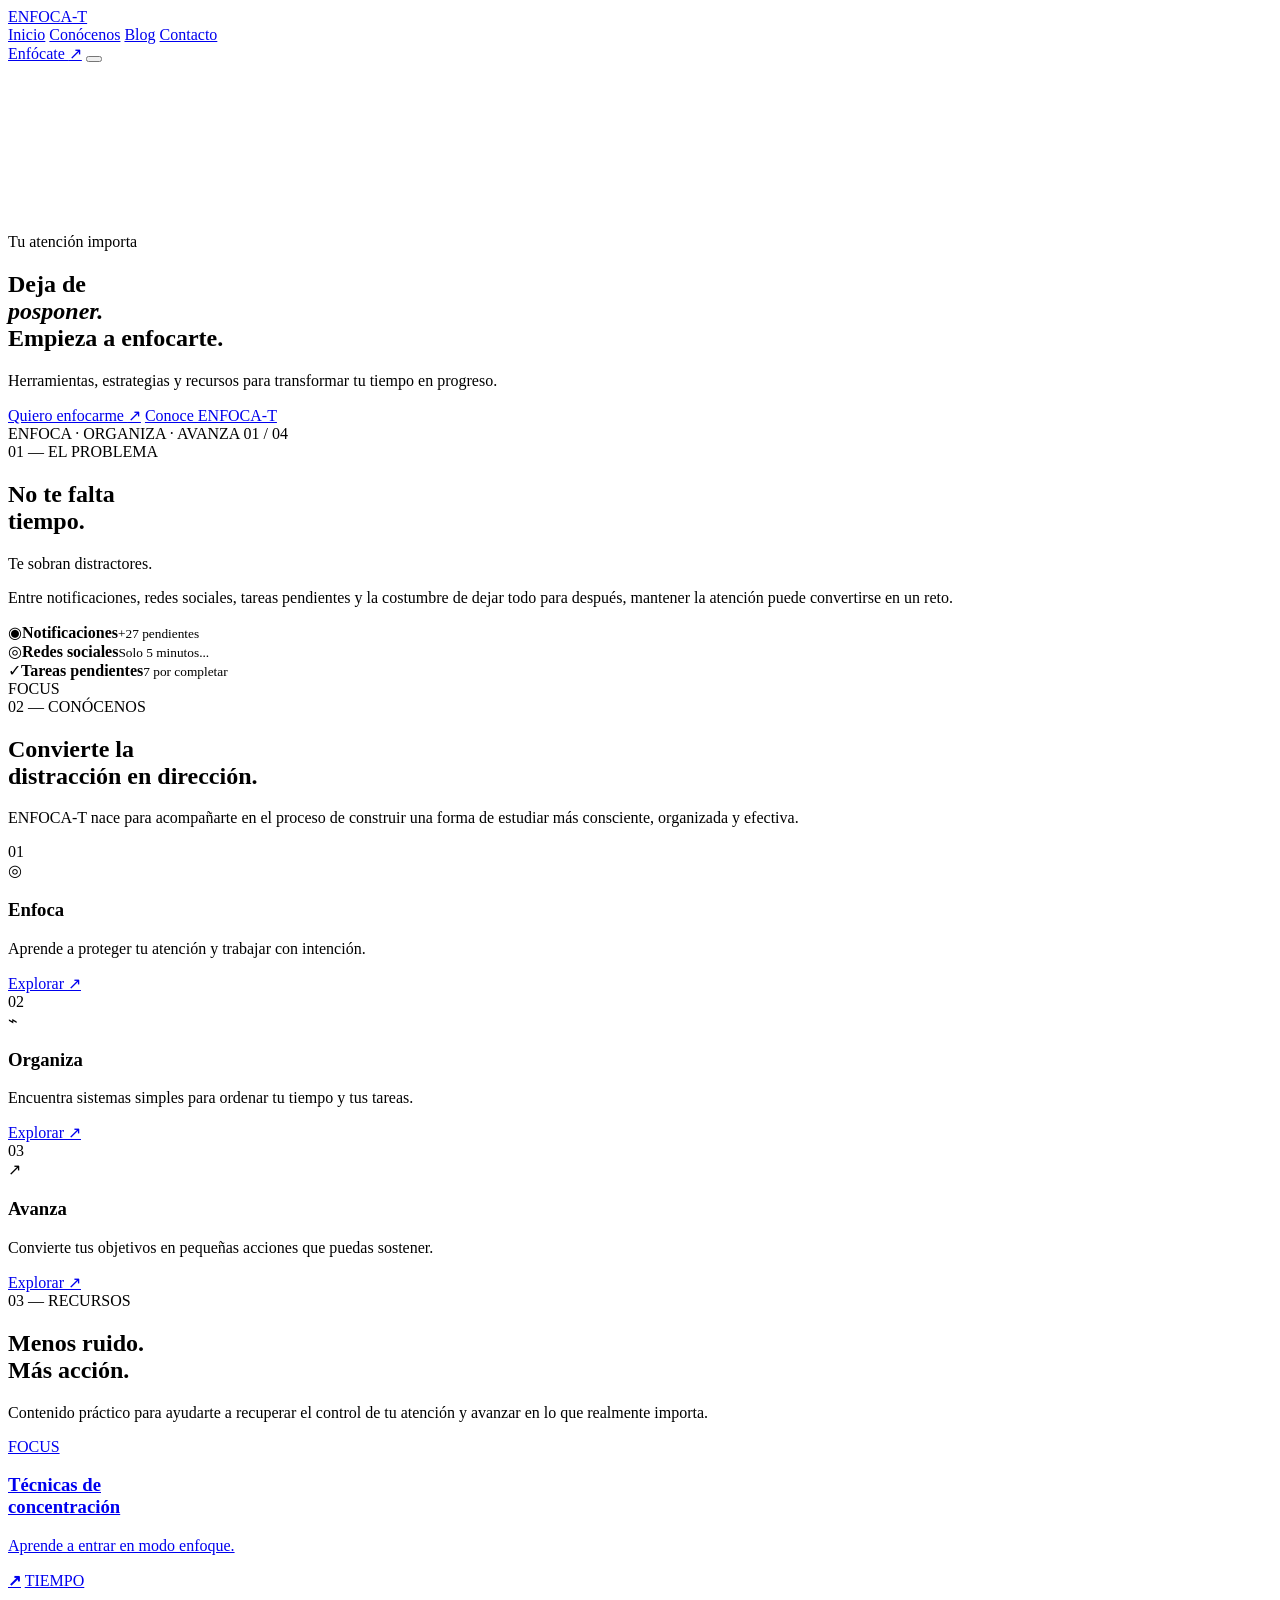
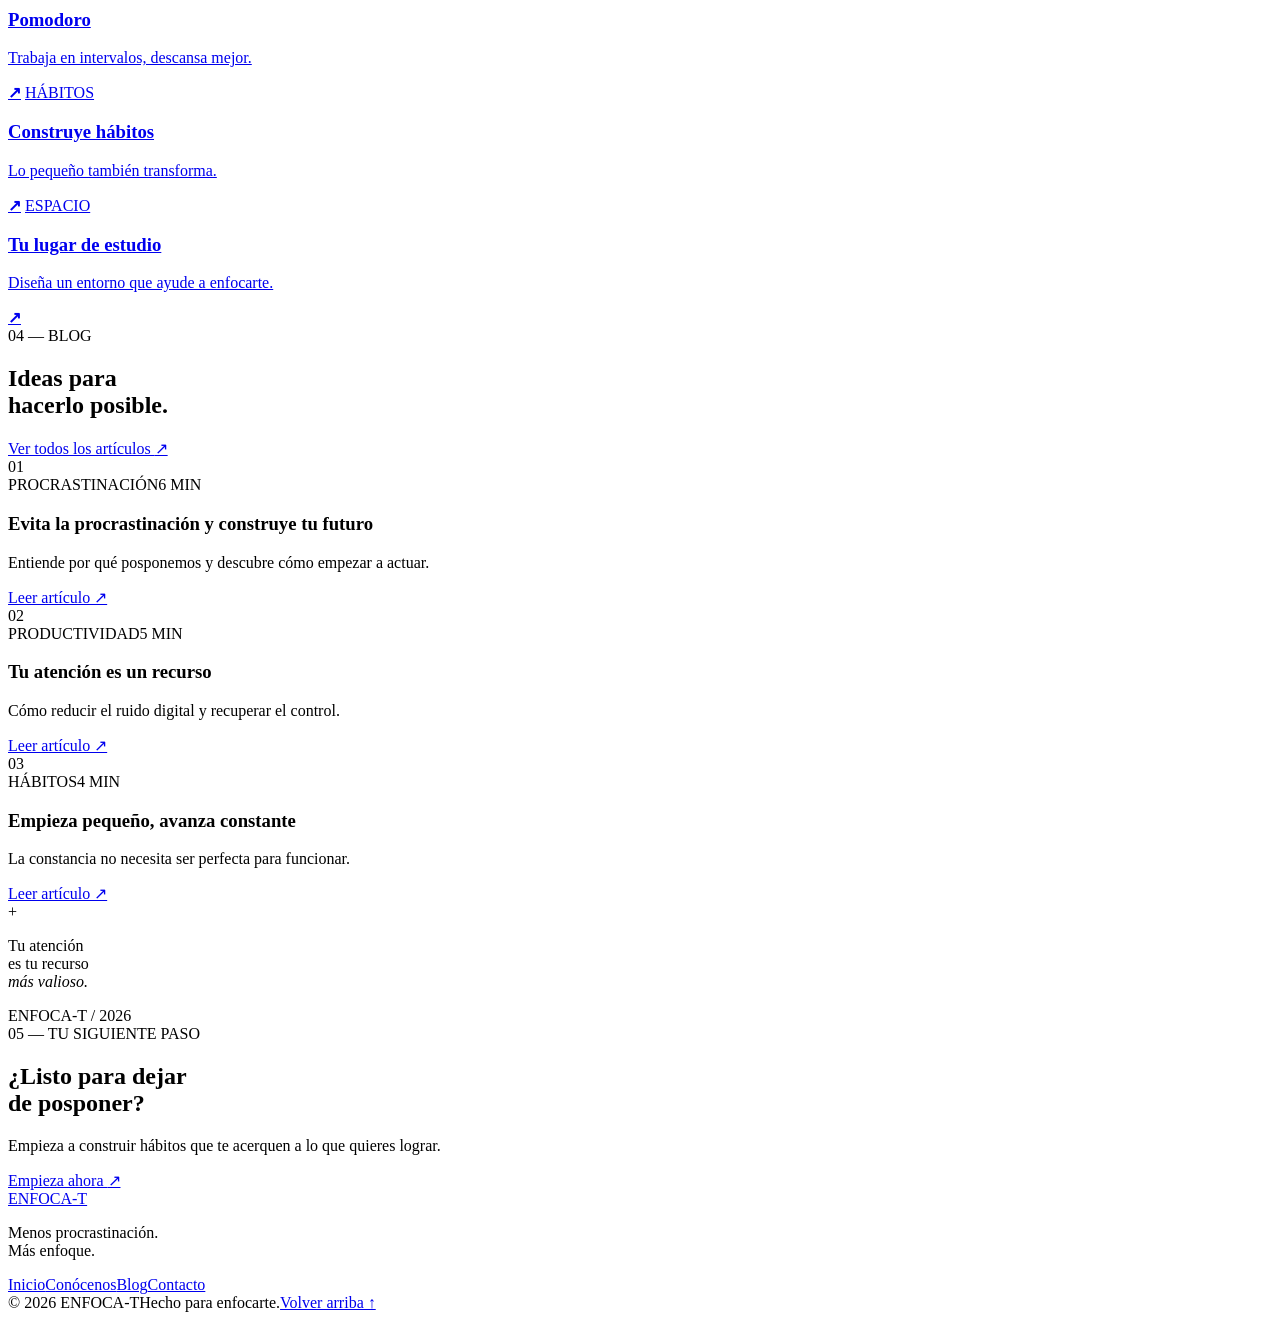
==== index.html @ 11fb7b73 "feat: create ENFOCA-T homepage structure" ====
<!DOCTYPE html>
<html lang="es">
<head>
  <meta charset="UTF-8">
  <meta name="viewport" content="width=device-width, initial-scale=1.0">
  <meta name="description" content="ENFOCA-T: herramientas, estrategias y recursos para combatir la procrastinación y mejorar tu enfoque.">
  <title>ENFOCA-T — Deja de posponer. Empieza a enfocarte.</title>
  <link rel="preconnect" href="https://fonts.googleapis.com">
  <link rel="preconnect" href="https://fonts.gstatic.com" crossorigin>
  <link href="https://fonts.googleapis.com/css2?family=DM+Sans:wght@400;500;600;700&family=Manrope:wght@500;600;700;800&display=swap" rel="stylesheet">
  <link rel="stylesheet" href="styles.css">
</head>
<body>
  <header class="site-header" id="site-header">
    <a class="brand" href="#inicio" aria-label="ENFOCA-T, inicio">ENFOCA<span>-T</span></a>
    <nav class="main-nav" aria-label="Navegación principal">
      <a class="active" href="#inicio">Inicio</a>
      <a href="#conocenos">Conócenos</a>
      <a href="#blog">Blog</a>
      <a href="#contacto">Contacto</a>
    </nav>
    <a class="header-cta" href="#contacto">Enfócate <span>↗</span></a>
    <button class="menu-toggle" aria-label="Abrir menú" aria-expanded="false"><span></span><span></span></button>
  </header>

  <main>
    <section class="hero" id="inicio">
      <video class="hero-video" autoplay muted loop playsinline poster="">
        <source src="hero-distraccion.mp4" type="video/mp4">
      </video>
      <div class="hero-overlay"></div>
      <div class="hero-glow hero-glow--orange"></div>
      <div class="hero-glow hero-glow--beige"></div>
      <div class="hero-content">
        <p class="eyebrow glass-pill"><span class="status-dot"></span> Tu atención importa</p>
        <h1>Deja de<br><em>posponer.</em><br>Empieza a enfocarte.</h1>
        <p class="hero-copy">Herramientas, estrategias y recursos para transformar tu tiempo en progreso.</p>
        <div class="hero-actions">
          <a class="button button-primary" href="#conocenos">Quiero enfocarme <span>↗</span></a>
          <a class="button button-glass" href="#conocenos">Conoce ENFOCA-T</a>
        </div>
      </div>
      <div class="hero-bottom">
        <span>ENFOCA · ORGANIZA · AVANZA</span>
        <a href="#problema" class="scroll-indicator" aria-label="Desplazarse hacia abajo"><span></span></a>
        <span class="hero-number">01 / 04</span>
      </div>
    </section>

    <section class="problem section-dark" id="problema">
      <div class="section-shell">
        <div class="section-kicker">01 — EL PROBLEMA</div>
        <div class="problem-layout">
          <h2>No te falta<br><span>tiempo.</span></h2>
          <div class="problem-text">
            <p class="lead">Te sobran distractores.</p>
            <p>Entre notificaciones, redes sociales, tareas pendientes y la costumbre de dejar todo para después, mantener la atención puede convertirse en un reto.</p>
          </div>
        </div>
        <div class="distraction-field" aria-label="Principales distractores">
          <div class="floating-card card-phone"><span>◉</span><strong>Notificaciones</strong><small>+27 pendientes</small></div>
          <div class="floating-card card-social"><span>◎</span><strong>Redes sociales</strong><small>Solo 5 minutos...</small></div>
          <div class="floating-card card-tasks"><span>✓</span><strong>Tareas pendientes</strong><small>7 por completar</small></div>
          <div class="focus-orb"><div></div><span>FOCUS</span></div>
        </div>
      </div>
    </section>

    <section class="about section-beige" id="conocenos">
      <div class="section-shell">
        <div class="section-kicker dark">02 — CONÓCENOS</div>
        <div class="about-heading">
          <h2>Convierte la<br><span>distracción</span> en dirección.</h2>
          <p>ENFOCA-T nace para acompañarte en el proceso de construir una forma de estudiar más consciente, organizada y efectiva.</p>
        </div>
        <div class="principles">
          <article class="principle glass-card">
            <div class="principle-number">01</div><div class="principle-icon">◎</div>
            <h3>Enfoca</h3><p>Aprende a proteger tu atención y trabajar con intención.</p><a href="#blog">Explorar <span>↗</span></a>
          </article>
          <article class="principle glass-card featured">
            <div class="principle-number">02</div><div class="principle-icon">⌁</div>
            <h3>Organiza</h3><p>Encuentra sistemas simples para ordenar tu tiempo y tus tareas.</p><a href="#blog">Explorar <span>↗</span></a>
          </article>
          <article class="principle glass-card">
            <div class="principle-number">03</div><div class="principle-icon">↗</div>
            <h3>Avanza</h3><p>Convierte tus objetivos en pequeñas acciones que puedas sostener.</p><a href="#blog">Explorar <span>↗</span></a>
          </article>
        </div>
      </div>
    </section>

    <section class="resources section-dark">
      <div class="section-shell">
        <div class="section-kicker">03 — RECURSOS</div>
        <div class="resources-top"><h2>Menos ruido.<br><span>Más acción.</span></h2><p>Contenido práctico para ayudarte a recuperar el control de tu atención y avanzar en lo que realmente importa.</p></div>
        <div class="resource-grid">
          <a href="#blog" class="resource-card resource-large"><span class="resource-tag">FOCUS</span><div><h3>Técnicas de<br>concentración</h3><p>Aprende a entrar en modo enfoque.</p></div><b>↗</b></a>
          <a href="#blog" class="resource-card"><span class="resource-tag">TIEMPO</span><div><h3>Pomodoro</h3><p>Trabaja en intervalos, descansa mejor.</p></div><b>↗</b></a>
          <a href="#blog" class="resource-card accent"><span class="resource-tag">HÁBITOS</span><div><h3>Construye hábitos</h3><p>Lo pequeño también transforma.</p></div><b>↗</b></a>
          <a href="#blog" class="resource-card"><span class="resource-tag">ESPACIO</span><div><h3>Tu lugar de estudio</h3><p>Diseña un entorno que ayude a enfocarte.</p></div><b>↗</b></a>
        </div>
      </div>
    </section>

    <section class="blog section-beige" id="blog">
      <div class="section-shell">
        <div class="section-kicker dark">04 — BLOG</div>
        <div class="blog-top"><h2>Ideas para<br><span>hacerlo posible.</span></h2><a class="text-link" href="#contacto">Ver todos los artículos <span>↗</span></a></div>
        <div class="articles">
          <article class="article article-featured"><div class="article-image image-one"><span>01</span></div><div class="article-meta"><span>PROCRASTINACIÓN</span><span>6 MIN</span></div><h3>Evita la procrastinación y construye tu futuro</h3><p>Entiende por qué posponemos y descubre cómo empezar a actuar.</p><a href="#contacto">Leer artículo ↗</a></article>
          <article class="article"><div class="article-image image-two"><span>02</span></div><div class="article-meta"><span>PRODUCTIVIDAD</span><span>5 MIN</span></div><h3>Tu atención es un recurso</h3><p>Cómo reducir el ruido digital y recuperar el control.</p><a href="#contacto">Leer artículo ↗</a></article>
          <article class="article"><div class="article-image image-three"><span>03</span></div><div class="article-meta"><span>HÁBITOS</span><span>4 MIN</span></div><h3>Empieza pequeño, avanza constante</h3><p>La constancia no necesita ser perfecta para funcionar.</p><a href="#contacto">Leer artículo ↗</a></article>
        </div>
      </div>
    </section>

    <section class="manifesto section-dark">
      <div class="manifesto-grid"><div class="manifesto-mark">+</div><p>Tu atención<br>es tu recurso<br><em>más valioso.</em></p><span>ENFOCA-T / 2026</span></div>
    </section>

    <section class="final-cta section-orange" id="contacto">
      <div class="cta-glass"></div>
      <div class="section-shell cta-content"><div class="section-kicker dark">05 — TU SIGUIENTE PASO</div><h2>¿Listo para dejar<br>de <span>posponer?</span></h2><p>Empieza a construir hábitos que te acerquen a lo que quieres lograr.</p><a class="button button-dark" href="mailto:contacto@enfoca-t.com">Empieza ahora <span>↗</span></a></div>
    </section>
  </main>

  <footer class="footer" id="footer"><div class="footer-main"><a class="brand" href="#inicio">ENFOCA<span>-T</span></a><p>Menos procrastinación.<br>Más enfoque.</p><div class="footer-links"><a href="#inicio">Inicio</a><a href="#conocenos">Conócenos</a><a href="#blog">Blog</a><a href="#contacto">Contacto</a></div></div><div class="footer-bottom"><span>© 2026 ENFOCA-T</span><span>Hecho para enfocarte.</span><a href="#inicio">Volver arriba ↑</a></div></footer>
  <script src="script.js"></script>
</body>
</html>
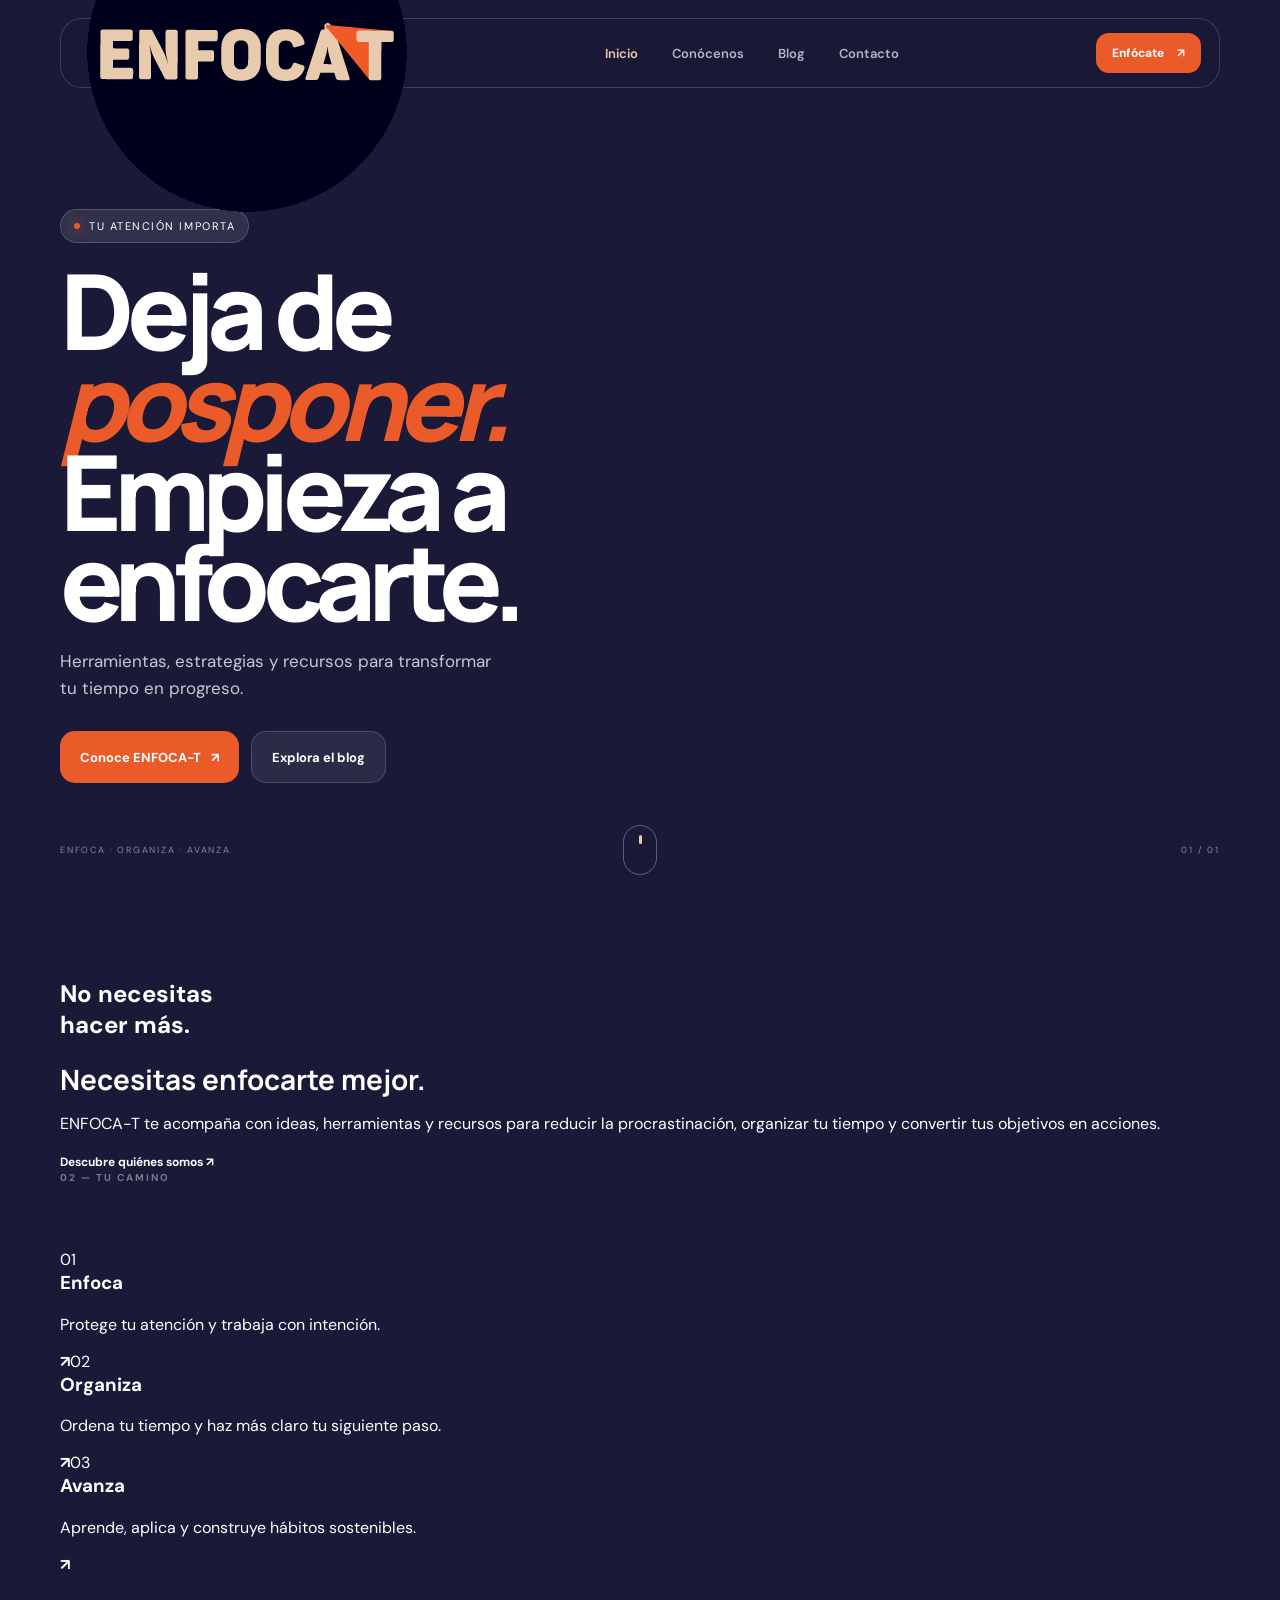
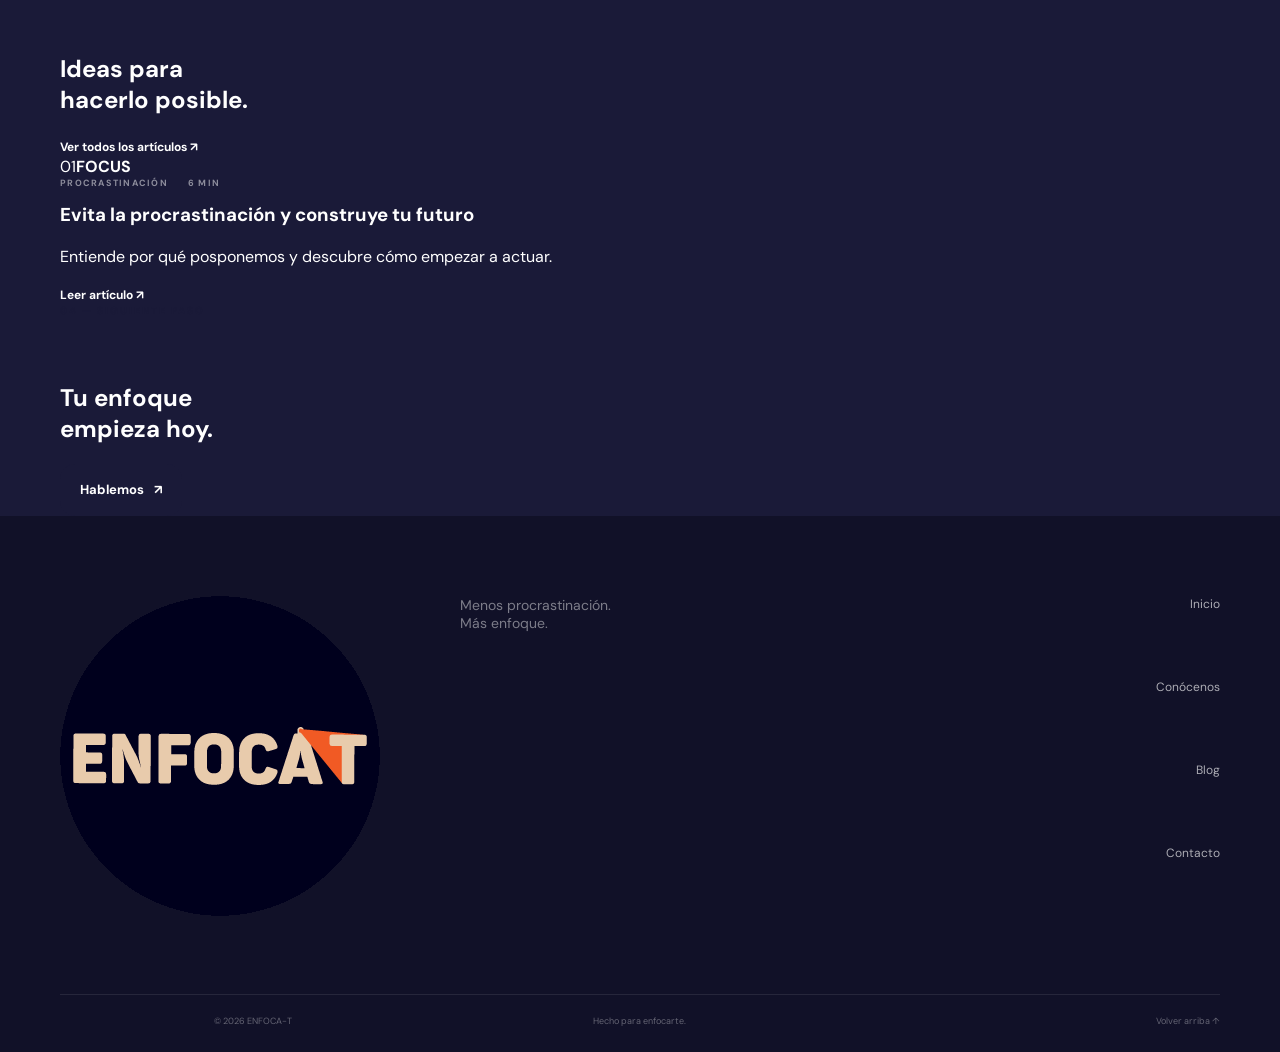
==== commit 997260fa: "refactor: separate homepage from internal sections" ====
--- a/index.html
+++ b/index.html
@@ -1,131 +1,10 @@
 <!DOCTYPE html>
 <html lang="es">
-<head>
-  <meta charset="UTF-8">
-  <meta name="viewport" content="width=device-width, initial-scale=1.0">
-  <meta name="description" content="ENFOCA-T: herramientas, estrategias y recursos para combatir la procrastinación y mejorar tu enfoque.">
-  <title>ENFOCA-T — Deja de posponer. Empieza a enfocarte.</title>
-  <link rel="preconnect" href="https://fonts.googleapis.com">
-  <link rel="preconnect" href="https://fonts.gstatic.com" crossorigin>
-  <link href="https://fonts.googleapis.com/css2?family=DM+Sans:wght@400;500;600;700&family=Manrope:wght@500;600;700;800&display=swap" rel="stylesheet">
-  <link rel="stylesheet" href="styles.css">
-</head>
-<body>
-  <header class="site-header" id="site-header">
-    <a class="brand" href="#inicio" aria-label="ENFOCA-T, inicio">ENFOCA<span>-T</span></a>
-    <nav class="main-nav" aria-label="Navegación principal">
-      <a class="active" href="#inicio">Inicio</a>
-      <a href="#conocenos">Conócenos</a>
-      <a href="#blog">Blog</a>
-      <a href="#contacto">Contacto</a>
-    </nav>
-    <a class="header-cta" href="#contacto">Enfócate <span>↗</span></a>
-    <button class="menu-toggle" aria-label="Abrir menú" aria-expanded="false"><span></span><span></span></button>
-  </header>
-
-  <main>
-    <section class="hero" id="inicio">
-      <video class="hero-video" autoplay muted loop playsinline poster="">
-        <source src="hero-distraccion.mp4" type="video/mp4">
-      </video>
-      <div class="hero-overlay"></div>
-      <div class="hero-glow hero-glow--orange"></div>
-      <div class="hero-glow hero-glow--beige"></div>
-      <div class="hero-content">
-        <p class="eyebrow glass-pill"><span class="status-dot"></span> Tu atención importa</p>
-        <h1>Deja de<br><em>posponer.</em><br>Empieza a enfocarte.</h1>
-        <p class="hero-copy">Herramientas, estrategias y recursos para transformar tu tiempo en progreso.</p>
-        <div class="hero-actions">
-          <a class="button button-primary" href="#conocenos">Quiero enfocarme <span>↗</span></a>
-          <a class="button button-glass" href="#conocenos">Conoce ENFOCA-T</a>
-        </div>
-      </div>
-      <div class="hero-bottom">
-        <span>ENFOCA · ORGANIZA · AVANZA</span>
-        <a href="#problema" class="scroll-indicator" aria-label="Desplazarse hacia abajo"><span></span></a>
-        <span class="hero-number">01 / 04</span>
-      </div>
-    </section>
-
-    <section class="problem section-dark" id="problema">
-      <div class="section-shell">
-        <div class="section-kicker">01 — EL PROBLEMA</div>
-        <div class="problem-layout">
-          <h2>No te falta<br><span>tiempo.</span></h2>
-          <div class="problem-text">
-            <p class="lead">Te sobran distractores.</p>
-            <p>Entre notificaciones, redes sociales, tareas pendientes y la costumbre de dejar todo para después, mantener la atención puede convertirse en un reto.</p>
-          </div>
-        </div>
-        <div class="distraction-field" aria-label="Principales distractores">
-          <div class="floating-card card-phone"><span>◉</span><strong>Notificaciones</strong><small>+27 pendientes</small></div>
-          <div class="floating-card card-social"><span>◎</span><strong>Redes sociales</strong><small>Solo 5 minutos...</small></div>
-          <div class="floating-card card-tasks"><span>✓</span><strong>Tareas pendientes</strong><small>7 por completar</small></div>
-          <div class="focus-orb"><div></div><span>FOCUS</span></div>
-        </div>
-      </div>
-    </section>
-
-    <section class="about section-beige" id="conocenos">
-      <div class="section-shell">
-        <div class="section-kicker dark">02 — CONÓCENOS</div>
-        <div class="about-heading">
-          <h2>Convierte la<br><span>distracción</span> en dirección.</h2>
-          <p>ENFOCA-T nace para acompañarte en el proceso de construir una forma de estudiar más consciente, organizada y efectiva.</p>
-        </div>
-        <div class="principles">
-          <article class="principle glass-card">
-            <div class="principle-number">01</div><div class="principle-icon">◎</div>
-            <h3>Enfoca</h3><p>Aprende a proteger tu atención y trabajar con intención.</p><a href="#blog">Explorar <span>↗</span></a>
-          </article>
-          <article class="principle glass-card featured">
-            <div class="principle-number">02</div><div class="principle-icon">⌁</div>
-            <h3>Organiza</h3><p>Encuentra sistemas simples para ordenar tu tiempo y tus tareas.</p><a href="#blog">Explorar <span>↗</span></a>
-          </article>
-          <article class="principle glass-card">
-            <div class="principle-number">03</div><div class="principle-icon">↗</div>
-            <h3>Avanza</h3><p>Convierte tus objetivos en pequeñas acciones que puedas sostener.</p><a href="#blog">Explorar <span>↗</span></a>
-          </article>
-        </div>
-      </div>
-    </section>
-
-    <section class="resources section-dark">
-      <div class="section-shell">
-        <div class="section-kicker">03 — RECURSOS</div>
-        <div class="resources-top"><h2>Menos ruido.<br><span>Más acción.</span></h2><p>Contenido práctico para ayudarte a recuperar el control de tu atención y avanzar en lo que realmente importa.</p></div>
-        <div class="resource-grid">
-          <a href="#blog" class="resource-card resource-large"><span class="resource-tag">FOCUS</span><div><h3>Técnicas de<br>concentración</h3><p>Aprende a entrar en modo enfoque.</p></div><b>↗</b></a>
-          <a href="#blog" class="resource-card"><span class="resource-tag">TIEMPO</span><div><h3>Pomodoro</h3><p>Trabaja en intervalos, descansa mejor.</p></div><b>↗</b></a>
-          <a href="#blog" class="resource-card accent"><span class="resource-tag">HÁBITOS</span><div><h3>Construye hábitos</h3><p>Lo pequeño también transforma.</p></div><b>↗</b></a>
-          <a href="#blog" class="resource-card"><span class="resource-tag">ESPACIO</span><div><h3>Tu lugar de estudio</h3><p>Diseña un entorno que ayude a enfocarte.</p></div><b>↗</b></a>
-        </div>
-      </div>
-    </section>
-
-    <section class="blog section-beige" id="blog">
-      <div class="section-shell">
-        <div class="section-kicker dark">04 — BLOG</div>
-        <div class="blog-top"><h2>Ideas para<br><span>hacerlo posible.</span></h2><a class="text-link" href="#contacto">Ver todos los artículos <span>↗</span></a></div>
-        <div class="articles">
-          <article class="article article-featured"><div class="article-image image-one"><span>01</span></div><div class="article-meta"><span>PROCRASTINACIÓN</span><span>6 MIN</span></div><h3>Evita la procrastinación y construye tu futuro</h3><p>Entiende por qué posponemos y descubre cómo empezar a actuar.</p><a href="#contacto">Leer artículo ↗</a></article>
-          <article class="article"><div class="article-image image-two"><span>02</span></div><div class="article-meta"><span>PRODUCTIVIDAD</span><span>5 MIN</span></div><h3>Tu atención es un recurso</h3><p>Cómo reducir el ruido digital y recuperar el control.</p><a href="#contacto">Leer artículo ↗</a></article>
-          <article class="article"><div class="article-image image-three"><span>03</span></div><div class="article-meta"><span>HÁBITOS</span><span>4 MIN</span></div><h3>Empieza pequeño, avanza constante</h3><p>La constancia no necesita ser perfecta para funcionar.</p><a href="#contacto">Leer artículo ↗</a></article>
-        </div>
-      </div>
-    </section>
-
-    <section class="manifesto section-dark">
-      <div class="manifesto-grid"><div class="manifesto-mark">+</div><p>Tu atención<br>es tu recurso<br><em>más valioso.</em></p><span>ENFOCA-T / 2026</span></div>
-    </section>
-
-    <section class="final-cta section-orange" id="contacto">
-      <div class="cta-glass"></div>
-      <div class="section-shell cta-content"><div class="section-kicker dark">05 — TU SIGUIENTE PASO</div><h2>¿Listo para dejar<br>de <span>posponer?</span></h2><p>Empieza a construir hábitos que te acerquen a lo que quieres lograr.</p><a class="button button-dark" href="mailto:contacto@enfoca-t.com">Empieza ahora <span>↗</span></a></div>
-    </section>
-  </main>
-
-  <footer class="footer" id="footer"><div class="footer-main"><a class="brand" href="#inicio">ENFOCA<span>-T</span></a><p>Menos procrastinación.<br>Más enfoque.</p><div class="footer-links"><a href="#inicio">Inicio</a><a href="#conocenos">Conócenos</a><a href="#blog">Blog</a><a href="#contacto">Contacto</a></div></div><div class="footer-bottom"><span>© 2026 ENFOCA-T</span><span>Hecho para enfocarte.</span><a href="#inicio">Volver arriba ↑</a></div></footer>
-  <script src="script.js"></script>
-</body>
-</html>
+<head><meta charset="UTF-8"><meta name="viewport" content="width=device-width, initial-scale=1.0"><meta name="description" content="ENFOCA-T — menos procrastinación, más enfoque."><title>ENFOCA-T — Inicio</title><link rel="preconnect" href="https://fonts.googleapis.com"><link rel="preconnect" href="https://fonts.gstatic.com" crossorigin><link href="https://fonts.googleapis.com/css2?family=DM+Sans:wght@400;500;600;700&family=Manrope:wght@500;600;700;800&display=swap" rel="stylesheet"><link rel="stylesheet" href="styles.css"></head>
+<body class="home-page"><header class="site-header" id="site-header"><a class="brand" href="index.html"><img src="assets/LOGO.png" alt="ENFOCA-T"></a><nav class="main-nav"><a class="active" href="index.html">Inicio</a><a href="conocenos/">Conócenos</a><a href="blog/">Blog</a><a href="contacto/">Contacto</a></nav><a class="header-cta" href="conocenos/">Enfócate <span>↗</span></a><button class="menu-toggle" aria-label="Abrir menú" aria-expanded="false"><span></span><span></span></button></header>
+<main><section class="hero"><video class="hero-video" autoplay muted loop playsinline><source src="assets/hero-distraccion.mp4" type="video/mp4"></video><div class="hero-overlay"></div><div class="hero-content"><p class="eyebrow glass-pill"><span class="status-dot"></span> Tu atención importa</p><h1>Deja de<br><em>posponer.</em><br>Empieza a enfocarte.</h1><p class="hero-copy">Herramientas, estrategias y recursos para transformar tu tiempo en progreso.</p><div class="hero-actions"><a class="button button-primary" href="conocenos/">Conoce ENFOCA-T <span>↗</span></a><a class="button button-glass" href="blog/">Explora el blog</a></div></div><div class="hero-bottom"><span>ENFOCA · ORGANIZA · AVANZA</span><a href="#intro" class="scroll-indicator"><span></span></a><span class="hero-number">01 / 01</span></div></section>
+<section class="home-intro" id="intro"><div class="section-shell"><div class="section-kicker dark">01 — UNA IDEA SIMPLE</div><div class="home-intro-grid"><h2>No necesitas<br><span>hacer más.</span></h2><div><p class="lead dark-lead">Necesitas enfocarte mejor.</p><p>ENFOCA-T te acompaña con ideas, herramientas y recursos para reducir la procrastinación, organizar tu tiempo y convertir tus objetivos en acciones.</p><a class="text-link" href="conocenos/">Descubre quiénes somos <span>↗</span></a></div></div></div></section>
+<section class="home-path"><div class="section-shell"><div class="section-kicker">02 — TU CAMINO</div><div class="path-grid"><a href="conocenos/#enfoca" class="path-card"><span>01</span><h3>Enfoca</h3><p>Protege tu atención y trabaja con intención.</p><b>↗</b></a><a href="conocenos/#organiza" class="path-card featured"><span>02</span><h3>Organiza</h3><p>Ordena tu tiempo y haz más claro tu siguiente paso.</p><b>↗</b></a><a href="blog/" class="path-card"><span>03</span><h3>Avanza</h3><p>Aprende, aplica y construye hábitos sostenibles.</p><b>↗</b></a></div></div></section>
+<section class="home-blog"><div class="section-shell"><div class="section-kicker dark">03 — DESDE EL BLOG</div><div class="home-blog-top"><h2>Ideas para<br><span>hacerlo posible.</span></h2><a class="text-link" href="blog/">Ver todos los artículos <span>↗</span></a></div><div class="featured-post"><div class="post-visual"><span>01</span><strong>FOCUS</strong></div><div class="post-copy"><div class="article-meta"><span>PROCRASTINACIÓN</span><span>6 MIN</span></div><h3>Evita la procrastinación y construye tu futuro</h3><p>Entiende por qué posponemos y descubre cómo empezar a actuar.</p><a class="text-link" href="blog/">Leer artículo <span>↗</span></a></div></div></div></section>
+<section class="home-cta"><div class="section-shell"><p class="section-kicker dark">04 — SIGUIENTE PASO</p><h2>Tu enfoque<br>empieza <span>hoy.</span></h2><a class="button button-dark" href="contacto/">Hablemos <span>↗</span></a></div></section></main>
+<footer class="footer"><div class="footer-main"><a class="brand" href="index.html"><img src="assets/LOGO.png" alt="ENFOCA-T"></a><p>Menos procrastinación.<br>Más enfoque.</p><div class="footer-links"><a href="index.html">Inicio</a><a href="conocenos/">Conócenos</a><a href="blog/">Blog</a><a href="contacto/">Contacto</a></div></div><div class="footer-bottom"><span>© 2026 ENFOCA-T</span><span>Hecho para enfocarte.</span><a href="index.html">Volver arriba ↑</a></div></footer><script src="script.js"></script></body></html>
--- a/styles.css
+++ b/styles.css
@@ -0,0 +1 @@
+:root{--blue:#1A1A38;--orange:#EB5B2A;--beige:#EACCAD;--white:#fff;--line:rgba(255,255,255,.16);--ease:cubic-bezier(.2,.75,.25,1)}*{box-sizing:border-box}html{scroll-behavior:smooth}body{margin:0;background:var(--blue);color:#fff;font-family:'DM Sans',sans-serif;overflow-x:hidden}a{color:inherit;text-decoration:none}h1,h2,h3,p{margin-top:0}.site-header{position:fixed;z-index:50;top:18px;left:50%;transform:translateX(-50%);width:min(1160px,calc(100% - 32px));height:70px;padding:0 18px 0 26px;display:flex;align-items:center;justify-content:space-between;background:rgba(26,26,56,.55);border:1px solid var(--line);border-radius:22px;backdrop-filter:blur(22px);transition:.4s}.brand{font:800 21px/1 Manrope,sans-serif;letter-spacing:-.06em}.brand span,h1 em,.about h2 span,.resources h2 span,.blog h2 span,.manifesto em{color:var(--orange)}.main-nav{display:flex;gap:34px;font-size:13px;font-weight:600}.main-nav a{opacity:.68;transition:.25s}.main-nav a:hover,.main-nav a.active{opacity:1}.main-nav a.active{color:var(--beige)}.header-cta,.button-primary{background:var(--orange)}.header-cta{font-size:12px;font-weight:700;padding:12px 16px;border-radius:13px}.header-cta span,.button span{margin-left:10px}.menu-toggle{display:none;background:none;border:0;color:white;width:44px;height:44px}.menu-toggle span{display:block;width:22px;height:2px;background:white;margin:6px auto}.hero{position:relative;height:100svh;min-height:680px;overflow:hidden;display:flex;align-items:flex-end}.hero-video{position:absolute;inset:0;width:100%;height:100%;object-fit:cover}.hero-overlay{position:absolute;inset:0;background:linear-gradient(90deg,rgba(26,26,56,.84),rgba(26,26,56,.35) 55%,rgba(26,26,56,.18)),linear-gradient(0deg,rgba(26,26,56,.7),transparent 45%)}.hero-content{position:relative;z-index:2;width:min(1160px,calc(100% - 48px));margin:0 auto 13vh}.eyebrow{display:inline-flex;align-items:center;gap:9px;padding:9px 13px;margin-bottom:22px;font-size:11px;text-transform:uppercase;letter-spacing:.14em;background:rgba(255,255,255,.1);border:1px solid rgba(255,255,255,.18);border-radius:999px;backdrop-filter:blur(14px)}.status-dot{width:6px;height:6px;border-radius:50%;background:var(--orange);box-shadow:0 0 13px var(--orange)}h1{max-width:900px;margin-bottom:22px;font:800 clamp(54px,8.2vw,118px)/.86 Manrope,sans-serif;letter-spacing:-.075em}.hero-copy{max-width:450px;font-size:17px;line-height:1.55;color:rgba(255,255,255,.76);margin-bottom:30px}.hero-actions{display:flex;gap:12px;flex-wrap:wrap}.button{display:inline-flex;align-items:center;justify-content:center;min-height:52px;padding:0 20px;border-radius:15px;font-size:13px;font-weight:700;transition:.3s var(--ease)}.button:hover{transform:translateY(-3px)}.button-glass{border:1px solid var(--line);background:rgba(255,255,255,.08);backdrop-filter:blur(14px)}.hero-bottom{position:absolute;z-index:3;bottom:25px;left:50%;transform:translateX(-50%);width:min(1160px,calc(100% - 48px));display:grid;grid-template-columns:1fr auto 1fr;align-items:center;font-size:9px;letter-spacing:.2em;color:rgba(255,255,255,.48)}.hero-number{text-align:right}.scroll-indicator{width:34px;height:50px;border:1px solid rgba(255,255,255,.3);border-radius:30px;display:flex;justify-content:center;padding-top:9px}.scroll-indicator span{width:3px;height:9px;border-radius:4px;background:var(--beige);animation:scroll 1.8s infinite}@keyframes scroll{80%{transform:translateY(19px);opacity:0}}.section-shell{width:min(1160px,calc(100% - 48px));margin:auto}.section-dark{background:var(--blue)}.section-beige{background:var(--beige);color:var(--blue)}.problem,.about,.resources,.blog{padding:145px 0}.section-kicker{font-size:10px;letter-spacing:.2em;font-weight:700;color:rgba(255,255,255,.42);margin-bottom:65px}.section-kicker.dark{color:rgba(26,26,56,.5)}.problem-layout,.about-heading,.resources-top{display:grid;grid-template-columns:1.15fr .85fr;gap:80px;align-items:end}.problem h2,.about h2,.resources h2,.blog h2,.final-cta h2{font:800 clamp(50px,7vw,94px)/.9 Manrope,sans-serif;letter-spacing:-.07em;margin:0}.problem-text{max-width:430px}.lead{font:700 28px Manrope;margin-bottom:15px}.problem-text p:last-child,.resources-top p,.about-heading>p{line-height:1.65;opacity:.6}.distraction-field{height:450px;position:relative;margin-top:65px;border:1px solid var(--line);border-radius:28px;overflow:hidden;background:radial-gradient(circle,rgba(235,91,42,.08),transparent 33%),rgba(255,255,255,.025)}.floating-card,.glass-card,.resource-card{border:1px solid var(--line);background:rgba(255,255,255,.075);border-radius:20px;backdrop-filter:blur(18px);box-shadow:0 20px 50px rgba(0,0,0,.18)}.floating-card{position:absolute;padding:18px 20px;display:grid;grid-template-columns:30px auto;column-gap:8px;align-items:center;animation:float 5s ease-in-out infinite}.floating-card span{grid-row:span 2;color:var(--orange);font-size:20px}.floating-card strong{font-size:13px}.floating-card small{color:rgba(255,255,255,.45);font-size:10px}.card-phone{left:8%;top:20%}.card-social{right:9%;top:12%;animation-delay:-3s}.card-tasks{right:16%;bottom:17%;animation-delay:-2s}@keyframes float{50%{transform:translateY(-10px)}}.focus-orb{position:absolute;left:50%;top:50%;transform:translate(-50%,-50%);width:190px;height:190px;border-radius:50%;border:1px solid rgba(235,91,42,.45);display:grid;place-items:center}.focus-orb div{width:120px;height:120px;border-radius:50%;border:1px solid rgba(234,204,173,.35)}.focus-orb span{position:absolute;font:700 10px Manrope;letter-spacing:.3em;color:var(--beige)}.about-heading{grid-template-columns:1fr .6fr}.principles{display:grid;grid-template-columns:repeat(3,1fr);gap:15px;margin-top:75px}.glass-card{min-height:330px;padding:27px;border-color:rgba(26,26,56,.13);background:rgba(255,255,255,.18);color:var(--blue);display:flex;flex-direction:column;transition:.4s}.glass-card:hover{transform:translateY(-9px);background:rgba(255,255,255,.29)}.glass-card.featured{background:rgba(26,26,56,.93);color:white}.principle-number,.resource-tag{font-size:10px;letter-spacing:.14em;opacity:.45}.principle-icon{font-size:38px;margin:45px 0 20px;color:var(--orange)}.glass-card h3{font:800 34px Manrope;letter-spacing:-.05em;margin-bottom:10px}.glass-card p{font-size:13px;line-height:1.55;opacity:.62}.glass-card a{margin-top:auto;font-size:11px;font-weight:700}.resources-top{grid-template-columns:1fr .5fr}.resource-grid{display:grid;grid-template-columns:1.4fr .8fr .8fr;gap:14px;margin-top:70px}.resource-card{min-height:240px;padding:25px;display:flex;flex-direction:column;justify-content:space-between;transition:.4s}.resource-card:hover{transform:translateY(-7px)}.resource-large{grid-row:span 2;min-height:495px;background:linear-gradient(145deg,rgba(235,91,42,.17),rgba(255,255,255,.04))}.resource-card.accent{background:var(--beige);color:var(--blue);border:0}.resource-card h3{font:700 30px/1 Manrope;letter-spacing:-.05em;margin-bottom:9px}.resource-card p{font-size:12px;opacity:.55}.resource-card b{font-size:20px;align-self:flex-end}.blog-top{display:flex;justify-content:space-between;align-items:end;gap:30px}.text-link{font-size:12px;font-weight:700}.articles{display:grid;grid-template-columns:1.4fr 1fr 1fr;gap:14px;margin-top:70px}.article-image{height:320px;border-radius:28px;margin-bottom:20px;background:linear-gradient(135deg,var(--blue),#34345c);position:relative;overflow:hidden}.image-one{background:radial-gradient(circle at 60% 30%,var(--orange),transparent 18%),linear-gradient(135deg,var(--blue),#34345c)}.image-two{background:radial-gradient(circle at 30% 70%,var(--beige),transparent 20%),linear-gradient(145deg,#25254a,var(--blue))}.image-three{background:radial-gradient(circle at 65% 40%,var(--orange),transparent 14%),linear-gradient(135deg,var(--blue),#4a2f35)}.article-image span{position:absolute;right:18px;top:17px;color:white;opacity:.65}.article-meta{display:flex;gap:20px;font-size:9px;font-weight:700;letter-spacing:.14em;opacity:.5;margin-bottom:13px}.article h3{font:800 25px/1.05 Manrope;letter-spacing:-.05em;margin-bottom:10px}.article p{font-size:12px;line-height:1.5;opacity:.6}.article>a{font-size:11px;font-weight:700}.manifesto{padding:180px 0}.manifesto-grid{width:min(1160px,calc(100% - 48px));margin:auto;display:grid;grid-template-columns:1fr 3fr 1fr;align-items:center}.manifesto-mark{font:300 80px Manrope;color:var(--orange)}.manifesto p{font:800 clamp(48px,7vw,105px)/.88 Manrope;letter-spacing:-.075em;margin:0}.manifesto-grid>span{text-align:right;font-size:9px;letter-spacing:.2em;color:rgba(255,255,255,.35)}.final-cta{position:relative;overflow:hidden;padding:150px 0;color:var(--blue);background:var(--orange)}.cta-content{position:relative}.final-cta p{font-size:17px;max-width:450px;line-height:1.6;margin:25px 0 32px;opacity:.7}.button-dark{background:var(--blue);color:white}.footer{background:#111128;padding:80px 0 25px}.footer-main,.footer-bottom{width:min(1160px,calc(100% - 48px));margin:auto}.footer-main{display:grid;grid-template-columns:1fr 1fr 1fr;gap:40px;padding-bottom:75px}.footer-main p{font-size:14px;color:rgba(255,255,255,.45)}.footer-links{display:grid;gap:10px;justify-self:end;text-align:right;font-size:12px;color:rgba(255,255,255,.65)}.footer-bottom{border-top:1px solid rgba(255,255,255,.09);padding-top:20px;display:grid;grid-template-columns:1fr 1fr 1fr;font-size:9px;color:rgba(255,255,255,.35)}.footer-bottom:nth-child(2){text-align:center}.footer-bottom a{text-align:right}@media(max-width:850px){.main-nav,.header-cta{display:none}.menu-toggle{display:block}.site-header{height:64px}.main-nav.open{position:absolute;display:flex;flex-direction:column;gap:20px;top:74px;left:0;width:100%;padding:25px;border-radius:20px;background:rgba(26,26,56,.95);border:1px solid var(--line)}.problem-layout,.about-heading,.resources-top{grid-template-columns:1fr;gap:35px}.principles,.resource-grid,.articles{grid-template-columns:1fr 1fr}.resource-large{grid-row:auto;grid-column:span 2;min-height:330px}.article-featured{grid-column:span 2}.manifesto-grid{grid-template-columns:1fr;gap:25px}.manifesto-grid>span{text-align:left}.footer-main{grid-template-columns:1fr 1fr}.footer-links{justify-self:start;text-align:left}.footer-bottom{grid-template-columns:1fr;gap:10px}.footer-bottom a{text-align:left}}@media(max-width:560px){.site-header{top:10px;width:calc(100% - 20px)}.hero-content,.section-shell,.hero-bottom,.manifesto-grid,.footer-main,.footer-bottom{width:calc(100% - 34px)}h1{font-size:clamp(49px,15vw,72px)}.hero-copy{font-size:14px}.hero-actions{display:grid}.button{width:100%}.hero-bottom>span{display:none}.hero-bottom{display:flex;justify-content:center}.problem,.about,.resources,.blog{padding:100px 0}.problem h2,.about h2,.resources h2,.blog h2,.final-cta h2{font-size:clamp(48px,14vw,66px)}.distraction-field{height:390px}.floating-card{padding:13px}.card-phone{left:4%;top:12%}.card-social{right:4%;top:26%}.card-tasks{right:7%;bottom:10%}.focus-orb{width:145px;height:145px}.focus-orb div{width:90px;height:90px}.principles,.resource-grid,.articles{grid-template-columns:1fr}.resource-large,.article-featured{grid-column:auto}.resource-large{min-height:320px}.article-image{height:280px}.blog-top{display:block}.text-link{display:inline-block;margin-top:30px}.footer-main{grid-template-columns:1fr}.footer-links{justify-self:start}.manifesto{padding:110px 0}.manifesto p{font-size:52px}}
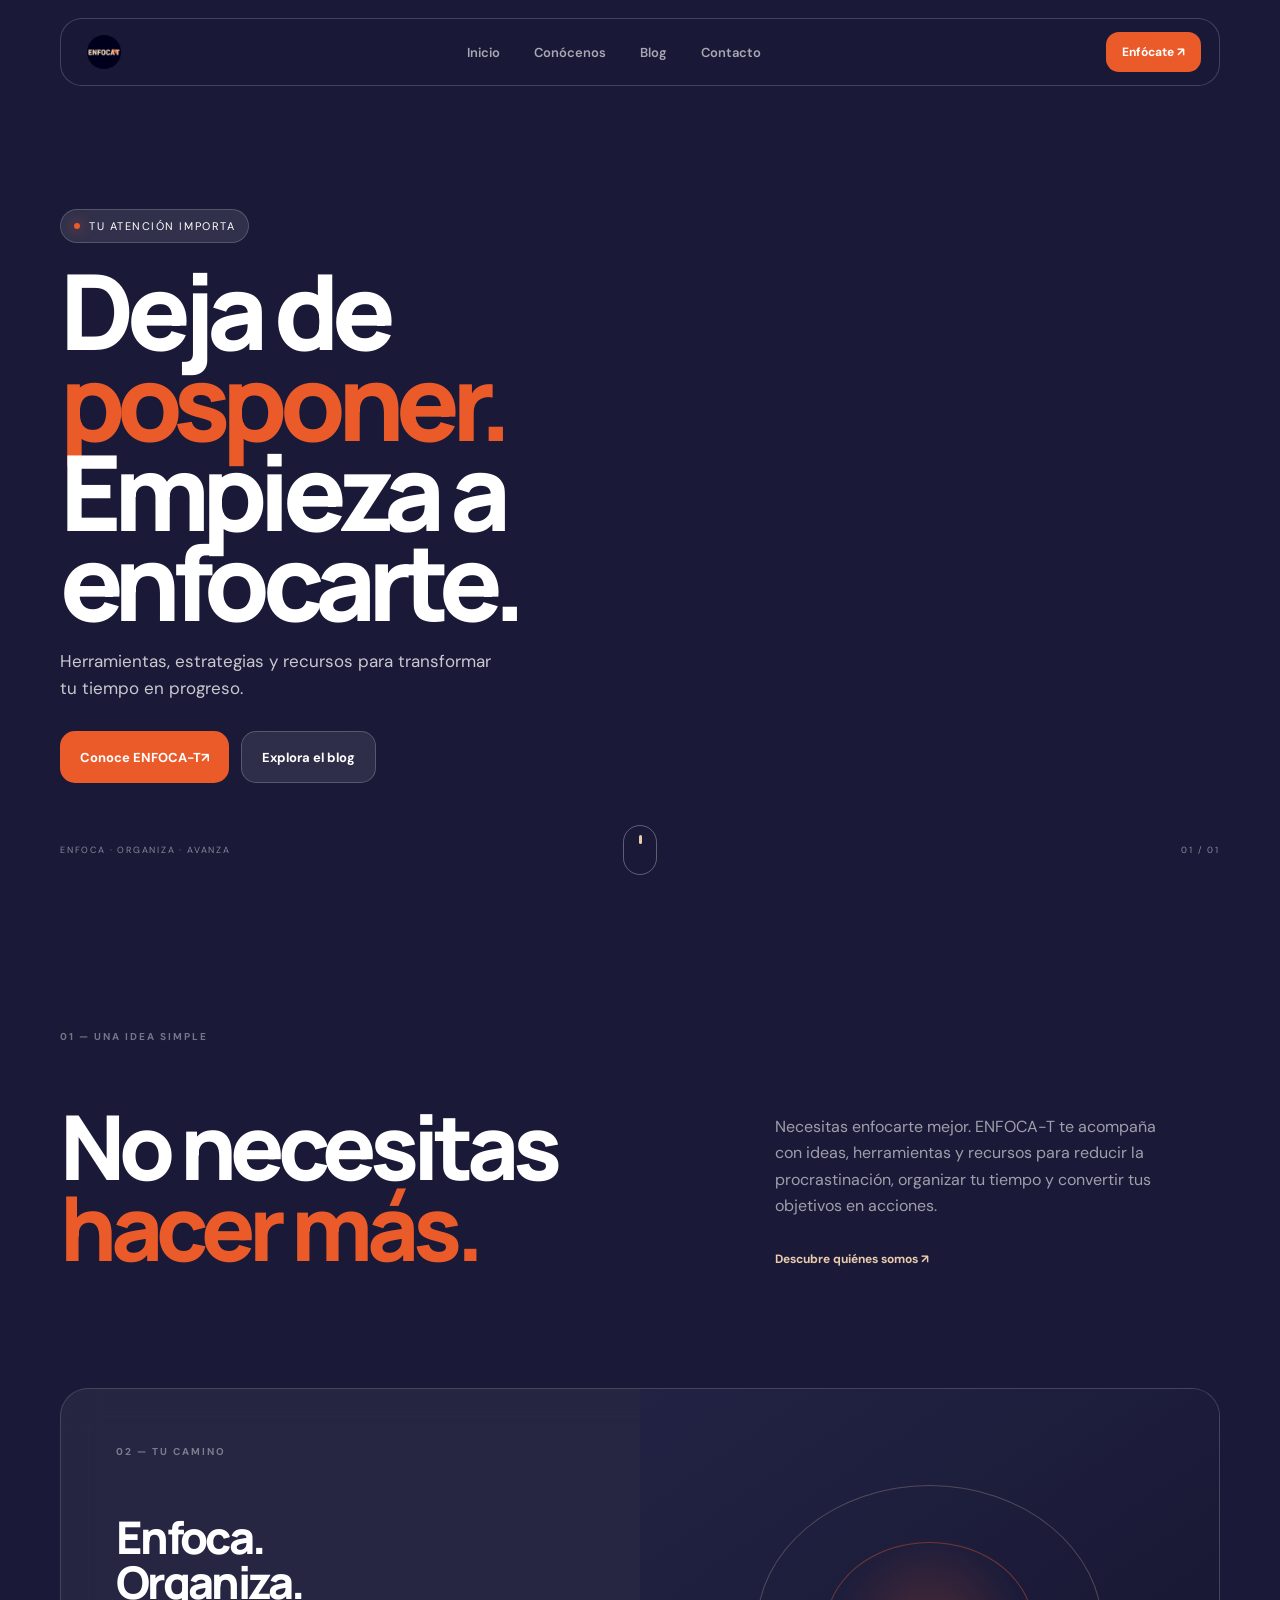
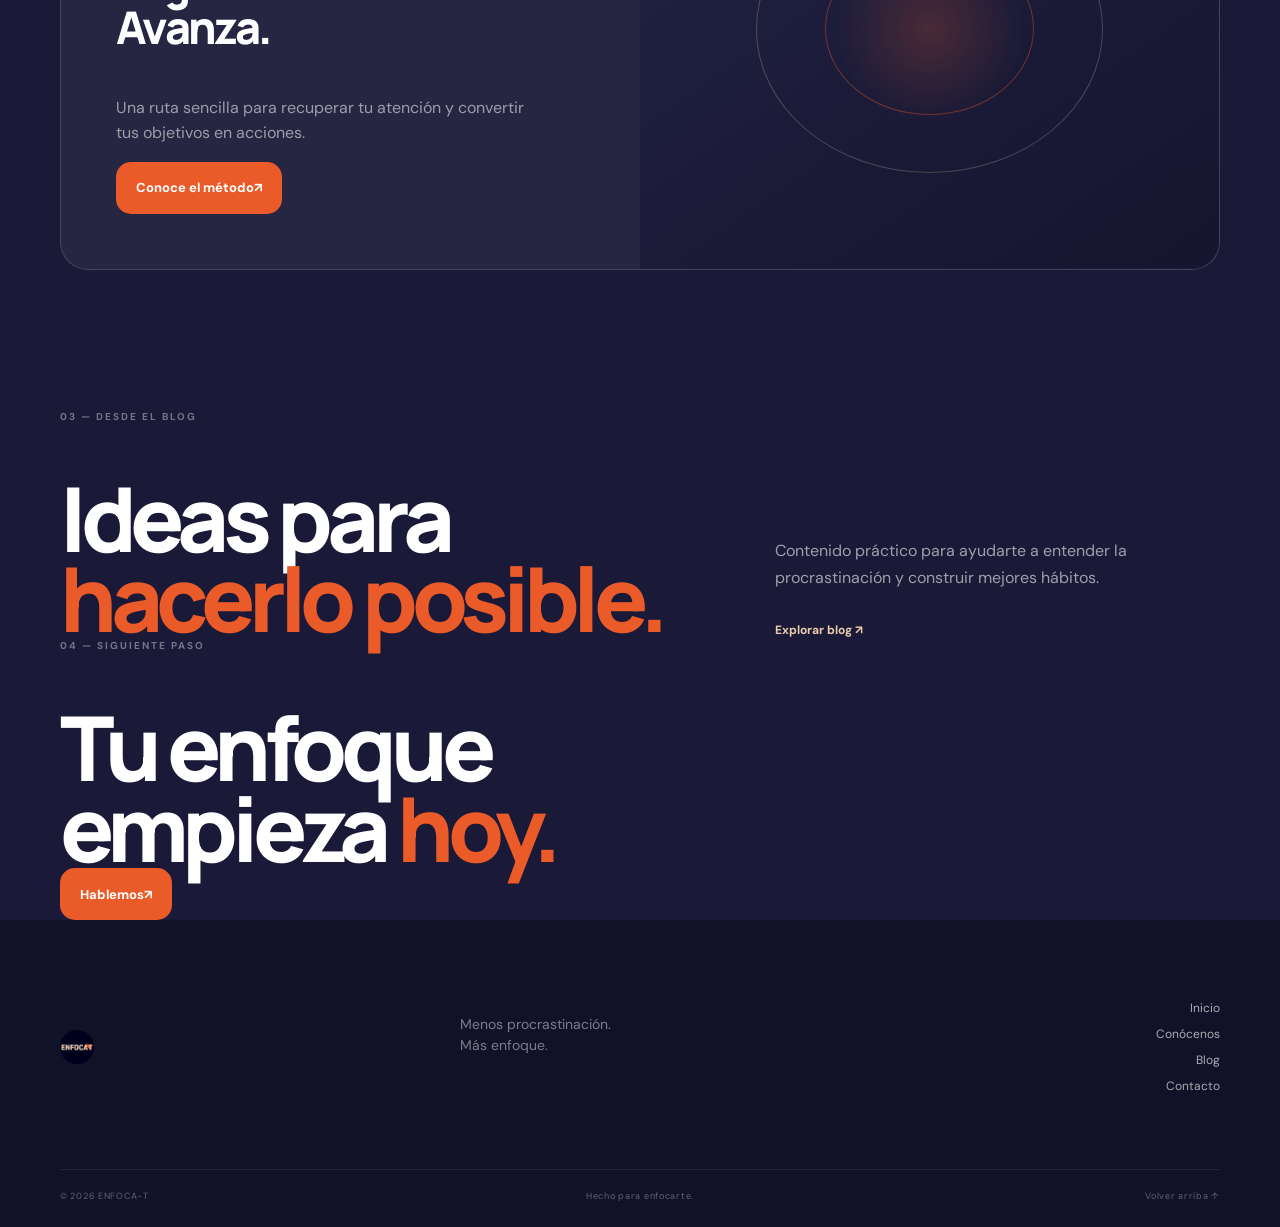
==== commit c85d0f3c: "refactor: connect home to shared and page-specific styles" ====
--- a/index.html
+++ b/index.html
@@ -1,10 +1 @@
-<!DOCTYPE html>
-<html lang="es">
-<head><meta charset="UTF-8"><meta name="viewport" content="width=device-width, initial-scale=1.0"><meta name="description" content="ENFOCA-T — menos procrastinación, más enfoque."><title>ENFOCA-T — Inicio</title><link rel="preconnect" href="https://fonts.googleapis.com"><link rel="preconnect" href="https://fonts.gstatic.com" crossorigin><link href="https://fonts.googleapis.com/css2?family=DM+Sans:wght@400;500;600;700&family=Manrope:wght@500;600;700;800&display=swap" rel="stylesheet"><link rel="stylesheet" href="styles.css"></head>
-<body class="home-page"><header class="site-header" id="site-header"><a class="brand" href="index.html"><img src="assets/LOGO.png" alt="ENFOCA-T"></a><nav class="main-nav"><a class="active" href="index.html">Inicio</a><a href="conocenos/">Conócenos</a><a href="blog/">Blog</a><a href="contacto/">Contacto</a></nav><a class="header-cta" href="conocenos/">Enfócate <span>↗</span></a><button class="menu-toggle" aria-label="Abrir menú" aria-expanded="false"><span></span><span></span></button></header>
-<main><section class="hero"><video class="hero-video" autoplay muted loop playsinline><source src="assets/hero-distraccion.mp4" type="video/mp4"></video><div class="hero-overlay"></div><div class="hero-content"><p class="eyebrow glass-pill"><span class="status-dot"></span> Tu atención importa</p><h1>Deja de<br><em>posponer.</em><br>Empieza a enfocarte.</h1><p class="hero-copy">Herramientas, estrategias y recursos para transformar tu tiempo en progreso.</p><div class="hero-actions"><a class="button button-primary" href="conocenos/">Conoce ENFOCA-T <span>↗</span></a><a class="button button-glass" href="blog/">Explora el blog</a></div></div><div class="hero-bottom"><span>ENFOCA · ORGANIZA · AVANZA</span><a href="#intro" class="scroll-indicator"><span></span></a><span class="hero-number">01 / 01</span></div></section>
-<section class="home-intro" id="intro"><div class="section-shell"><div class="section-kicker dark">01 — UNA IDEA SIMPLE</div><div class="home-intro-grid"><h2>No necesitas<br><span>hacer más.</span></h2><div><p class="lead dark-lead">Necesitas enfocarte mejor.</p><p>ENFOCA-T te acompaña con ideas, herramientas y recursos para reducir la procrastinación, organizar tu tiempo y convertir tus objetivos en acciones.</p><a class="text-link" href="conocenos/">Descubre quiénes somos <span>↗</span></a></div></div></div></section>
-<section class="home-path"><div class="section-shell"><div class="section-kicker">02 — TU CAMINO</div><div class="path-grid"><a href="conocenos/#enfoca" class="path-card"><span>01</span><h3>Enfoca</h3><p>Protege tu atención y trabaja con intención.</p><b>↗</b></a><a href="conocenos/#organiza" class="path-card featured"><span>02</span><h3>Organiza</h3><p>Ordena tu tiempo y haz más claro tu siguiente paso.</p><b>↗</b></a><a href="blog/" class="path-card"><span>03</span><h3>Avanza</h3><p>Aprende, aplica y construye hábitos sostenibles.</p><b>↗</b></a></div></div></section>
-<section class="home-blog"><div class="section-shell"><div class="section-kicker dark">03 — DESDE EL BLOG</div><div class="home-blog-top"><h2>Ideas para<br><span>hacerlo posible.</span></h2><a class="text-link" href="blog/">Ver todos los artículos <span>↗</span></a></div><div class="featured-post"><div class="post-visual"><span>01</span><strong>FOCUS</strong></div><div class="post-copy"><div class="article-meta"><span>PROCRASTINACIÓN</span><span>6 MIN</span></div><h3>Evita la procrastinación y construye tu futuro</h3><p>Entiende por qué posponemos y descubre cómo empezar a actuar.</p><a class="text-link" href="blog/">Leer artículo <span>↗</span></a></div></div></div></section>
-<section class="home-cta"><div class="section-shell"><p class="section-kicker dark">04 — SIGUIENTE PASO</p><h2>Tu enfoque<br>empieza <span>hoy.</span></h2><a class="button button-dark" href="contacto/">Hablemos <span>↗</span></a></div></section></main>
-<footer class="footer"><div class="footer-main"><a class="brand" href="index.html"><img src="assets/LOGO.png" alt="ENFOCA-T"></a><p>Menos procrastinación.<br>Más enfoque.</p><div class="footer-links"><a href="index.html">Inicio</a><a href="conocenos/">Conócenos</a><a href="blog/">Blog</a><a href="contacto/">Contacto</a></div></div><div class="footer-bottom"><span>© 2026 ENFOCA-T</span><span>Hecho para enfocarte.</span><a href="index.html">Volver arriba ↑</a></div></footer><script src="script.js"></script></body></html>+<!doctype html><html lang="es"><head><meta charset="utf-8"><meta name="viewport" content="width=device-width,initial-scale=1"><meta name="description" content="ENFOCA-T — menos procrastinación, más enfoque."><title>ENFOCA-T — Inicio</title><link rel="preconnect" href="https://fonts.googleapis.com"><link rel="preconnect" href="https://fonts.gstatic.com" crossorigin><link href="https://fonts.googleapis.com/css2?family=DM+Sans:wght@400;500;600;700&family=Manrope:wght@500;600;700;800&display=swap" rel="stylesheet"><link rel="stylesheet" href="styles/global.css"><link rel="stylesheet" href="styles/home.css"></head><body class="home"><header class="site-header" id="site-header"><a class="brand" href="index.html"><img src="assets/LOGO.png" alt="ENFOCA-T"></a><nav class="main-nav" aria-label="Navegación"><a class="active" href="index.html">Inicio</a><a href="conocenos/">Conócenos</a><a href="blog/">Blog</a><a href="contacto/">Contacto</a></nav><a class="header-cta" href="contacto/">Enfócate <span>↗</span></a><button class="menu-toggle" aria-label="Abrir menú" aria-expanded="false"><span></span><span></span></button></header><main><section class="hero"><video class="hero-video" autoplay muted loop playsinline><source src="assets/hero-distraccion.mp4" type="video/mp4"></video><div class="hero-overlay"></div><div class="hero-content"><p class="glass-pill"><span class="status-dot"></span> Tu atención importa</p><h1>Deja de<br><em>posponer.</em><br>Empieza a enfocarte.</h1><p class="hero-copy">Herramientas, estrategias y recursos para transformar tu tiempo en progreso.</p><div class="hero-actions"><a class="button button-primary" href="conocenos/">Conoce ENFOCA-T <span>↗</span></a><a class="button button-glass" href="blog/">Explora el blog</a></div></div><div class="hero-bottom"><span>ENFOCA · ORGANIZA · AVANZA</span><a href="#intro" class="scroll-indicator" aria-label="Continuar"><span></span></a><span class="hero-number">01 / 01</span></div></section><section class="home-intro" id="intro"><div class="section-shell"><p class="section-kicker light">01 — UNA IDEA SIMPLE</p><div class="intro-grid"><h2>No necesitas<br><span>hacer más.</span></h2><div><p>Necesitas enfocarte mejor. ENFOCA-T te acompaña con ideas, herramientas y recursos para reducir la procrastinación, organizar tu tiempo y convertir tus objetivos en acciones.</p><a class="intro-link" href="conocenos/">Descubre quiénes somos ↗</a></div></div></div></section><section class="home-highlight"><div class="section-shell"><div class="highlight-card"><div class="highlight-copy"><p class="section-kicker light">02 — TU CAMINO</p><h3>Enfoca.<br>Organiza.<br>Avanza.</h3><p>Una ruta sencilla para recuperar tu atención y convertir tus objetivos en acciones.</p><a class="button button-primary" href="conocenos/">Conoce el método <span>↗</span></a></div><div class="highlight-visual" aria-hidden="true"></div></div></div></section><section class="home-blog"><div class="section-shell"><p class="section-kicker light">03 — DESDE EL BLOG</p><div class="intro-grid"><h2>Ideas para<br><span>hacerlo posible.</span></h2><div><p>Contenido práctico para ayudarte a entender la procrastinación y construir mejores hábitos.</p><a class="intro-link" href="blog/">Explorar blog ↗</a></div></div></div></section><section class="home-cta"><div class="section-shell"><p class="section-kicker light">04 — SIGUIENTE PASO</p><h2>Tu enfoque<br>empieza <span>hoy.</span></h2><a class="button button-primary" href="contacto/">Hablemos <span>↗</span></a></div></section></main><footer class="footer"><div class="footer-main"><a class="brand" href="index.html"><img src="assets/LOGO.png" alt="ENFOCA-T"></a><p>Menos procrastinación.<br>Más enfoque.</p><div class="footer-links"><a href="index.html">Inicio</a><a href="conocenos/">Conócenos</a><a href="blog/">Blog</a><a href="contacto/">Contacto</a></div></div><div class="footer-bottom"><span>© 2026 ENFOCA-T</span><span>Hecho para enfocarte.</span><a href="index.html">Volver arriba ↑</a></div></footer><script src="script.js"></script></body></html>
--- a/styles/global.css
+++ b/styles/global.css
@@ -0,0 +1 @@
+:root{--blue:#1A1A38;--orange:#EB5B2A;--beige:#EACCAD;--white:#fff;--ink:#15152f;--muted:rgba(26,26,56,.62);--line:rgba(26,26,56,.12);--ease:cubic-bezier(.2,.75,.25,1);--radius:28px}*{box-sizing:border-box}html{scroll-behavior:smooth}body{margin:0;color:var(--blue);background:#fff;font-family:'DM Sans',sans-serif;overflow-x:hidden}a{color:inherit;text-decoration:none}button,input,textarea{font:inherit}.site-header{position:fixed;z-index:50;top:18px;left:50%;transform:translateX(-50%);width:min(1160px,calc(100% - 32px));height:68px;padding:0 18px 0 26px;display:flex;align-items:center;justify-content:space-between;border:1px solid rgba(255,255,255,.18);border-radius:22px;background:rgba(26,26,56,.62);color:#fff;backdrop-filter:blur(22px);-webkit-backdrop-filter:blur(22px);transition:.4s var(--ease)}.site-header.light-header{background:rgba(255,255,255,.82);border-color:rgba(26,26,56,.1);color:var(--blue);box-shadow:0 12px 40px rgba(26,26,56,.07)}.site-header.scrolled{background:rgba(26,26,56,.9);color:#fff}.site-header.light-header.scrolled{background:rgba(255,255,255,.94);color:var(--blue)}.brand{display:inline-flex;align-items:center;font:800 21px/1 Manrope,sans-serif;letter-spacing:-.06em}.brand img{display:block;width:auto;height:34px;max-width:150px;object-fit:contain}.brand span{color:var(--orange)}.main-nav{display:flex;gap:34px;font-size:13px;font-weight:600}.main-nav a{opacity:.62;transition:.25s}.main-nav a:hover,.main-nav a.active{opacity:1}.main-nav a.active{color:var(--orange)}.header-cta{font-size:12px;font-weight:700;background:var(--orange);color:#fff;padding:12px 16px;border-radius:13px;transition:.25s}.header-cta:hover{transform:translateY(-2px);box-shadow:0 10px 25px rgba(235,91,42,.25)}.menu-toggle{display:none;background:none;border:0;color:currentColor;width:44px;height:44px}.menu-toggle span{display:block;width:22px;height:2px;background:currentColor;margin:6px auto}.section-shell{width:min(1160px,calc(100% - 48px));margin:auto}.section-kicker{font-size:10px;letter-spacing:.2em;font-weight:700;color:rgba(26,26,56,.45);margin:0 0 55px}.section-kicker.light{color:rgba(255,255,255,.4)}.button{display:inline-flex;align-items:center;justify-content:center;min-height:52px;padding:0 20px;border:0;border-radius:15px;font-size:13px;font-weight:700;cursor:pointer;transition:.3s var(--ease)}.button-primary{background:var(--orange);color:#fff}.button-primary:hover{transform:translateY(-3px);box-shadow:0 15px 35px rgba(235,91,42,.25)}.button-glass{border:1px solid rgba(255,255,255,.2);background:rgba(255,255,255,.09);color:#fff;backdrop-filter:blur(14px)}.button-glass:hover{background:rgba(255,255,255,.16);transform:translateY(-3px)}.button-dark{background:var(--blue);color:#fff}.footer{background:#111128;color:#fff;padding:80px 0 25px}.footer-main,.footer-bottom{width:min(1160px,calc(100% - 48px));margin:auto}.footer-main{display:grid;grid-template-columns:1fr 1fr 1fr;gap:40px;padding-bottom:75px}.footer-main p{font-size:14px;line-height:1.5;color:rgba(255,255,255,.45)}.footer-links{display:grid;gap:10px;justify-self:end;text-align:right;font-size:12px;color:rgba(255,255,255,.65)}.footer-links a:hover{color:var(--beige)}.footer-bottom{border-top:1px solid rgba(255,255,255,.09);padding-top:20px;display:grid;grid-template-columns:1fr 1fr 1fr;font-size:9px;letter-spacing:.08em;color:rgba(255,255,255,.35)}.footer-bottom span:nth-child(2){text-align:center}.footer-bottom a{text-align:right}.page-lead{max-width:520px;font-size:17px;line-height:1.65;color:var(--muted)}.text-link{font-size:12px;font-weight:700}.text-link span{color:var(--orange);margin-left:8px}@media(max-width:850px){.main-nav,.header-cta{display:none}.menu-toggle{display:block}.site-header{height:64px}.main-nav.open{position:absolute;display:flex;flex-direction:column;gap:20px;top:74px;left:0;width:100%;padding:25px;border-radius:20px;background:rgba(26,26,56,.96);color:#fff;border:1px solid rgba(255,255,255,.12)}.section-shell,.footer-main,.footer-bottom{width:calc(100% - 34px)}.footer-main{grid-template-columns:1fr 1fr}.footer-links{justify-self:start;text-align:left}.footer-bottom{grid-template-columns:1fr;gap:10px}.footer-bottom span:nth-child(2),.footer-bottom a{text-align:left}}@media(max-width:560px){.site-header{top:10px;width:calc(100% - 20px)}.section-kicker{margin-bottom:35px}.footer-main{grid-template-columns:1fr}.footer{padding-top:60px}}
--- a/styles/home.css
+++ b/styles/home.css
@@ -0,0 +1 @@
+.home{background:var(--blue);color:#fff}.hero{position:relative;height:100svh;min-height:680px;overflow:hidden;display:flex;align-items:flex-end}.hero-video{position:absolute;inset:0;width:100%;height:100%;object-fit:cover}.hero-overlay{position:absolute;inset:0;background:linear-gradient(90deg,rgba(26,26,56,.84),rgba(26,26,56,.28) 65%,rgba(26,26,56,.12)),linear-gradient(0deg,rgba(26,26,56,.72),transparent 50%)}.hero-content{position:relative;z-index:2;width:min(1160px,calc(100% - 48px));margin:0 auto 13vh}.glass-pill{display:inline-flex;align-items:center;gap:9px;padding:9px 13px;margin-bottom:22px;font-size:11px;text-transform:uppercase;letter-spacing:.14em;background:rgba(255,255,255,.1);border:1px solid rgba(255,255,255,.18);border-radius:999px;backdrop-filter:blur(14px)}.status-dot{width:6px;height:6px;border-radius:50%;background:var(--orange);box-shadow:0 0 13px var(--orange)}.hero h1{max-width:900px;margin:0 0 22px;font:800 clamp(54px,8.2vw,118px)/.86 Manrope,sans-serif;letter-spacing:-.075em}.hero h1 em{font-style:normal;color:var(--orange)}.hero-copy{max-width:450px;font-size:17px;line-height:1.55;color:rgba(255,255,255,.76);margin-bottom:30px}.hero-actions{display:flex;gap:12px;flex-wrap:wrap}.hero-bottom{position:absolute;z-index:3;bottom:25px;left:50%;transform:translateX(-50%);width:min(1160px,calc(100% - 48px));display:grid;grid-template-columns:1fr auto 1fr;align-items:center;font-size:9px;letter-spacing:.2em;color:rgba(255,255,255,.48)}.hero-number{text-align:right}.scroll-indicator{width:34px;height:50px;border:1px solid rgba(255,255,255,.3);border-radius:30px;display:flex;justify-content:center;padding-top:9px}.scroll-indicator span{width:3px;height:9px;border-radius:4px;background:var(--beige);animation:scroll 1.8s infinite}@keyframes scroll{0%{transform:translateY(0);opacity:0}30%{opacity:1}80%{transform:translateY(19px);opacity:0}100%{opacity:0}}.home-intro{padding:130px 0 120px}.intro-grid{display:grid;grid-template-columns:1fr .7fr;gap:80px;align-items:end}.home h2{font:800 clamp(50px,7vw,94px)/.9 Manrope,sans-serif;letter-spacing:-.07em;margin:0}.home h2 span{color:var(--orange)}.intro-grid p{max-width:410px;color:rgba(255,255,255,.58);line-height:1.65}.intro-link{display:inline-block;margin-top:15px;color:var(--beige);font-size:12px;font-weight:700}.home-highlight{padding:0 0 140px}.highlight-card{min-height:360px;border:1px solid rgba(255,255,255,.14);border-radius:var(--radius);background:rgba(255,255,255,.055);backdrop-filter:blur(18px);display:grid;grid-template-columns:1fr 1fr;overflow:hidden}.highlight-copy{padding:55px}.highlight-copy .section-kicker{color:rgba(255,255,255,.4)}.highlight-copy h3{font:800 45px/1 Manrope;letter-spacing:-.06em;max-width:500px}.highlight-copy p{max-width:430px;color:rgba(255,255,255,.55);line-height:1.6}.highlight-visual{position:relative;background:radial-gradient(circle at 50% 50%,rgba(235,91,42,.22),transparent 25%),linear-gradient(145deg,#222244,#15152f)}.highlight-visual:before,.highlight-visual:after{content:'';position:absolute;border:1px solid rgba(234,204,173,.25);border-radius:50%;inset:20%;animation:pulse 5s infinite}.highlight-visual:after{inset:32%;animation-delay:-2s;border-color:rgba(235,91,42,.4)}@keyframes pulse{50%{transform:scale(1.08);opacity:.5}}@media(max-width:850px){.hero-content{margin-bottom:17vh}.intro-grid,.highlight-card{grid-template-columns:1fr;gap:35px}.highlight-visual{height:300px}.highlight-copy{padding:35px}.hero-bottom{bottom:20px}}@media(max-width:560px){.hero{min-height:650px}.hero-content,.hero-bottom{width:calc(100% - 34px)}.hero h1{font-size:clamp(49px,15vw,72px)}.hero-copy{font-size:14px}.hero-actions{display:grid;grid-template-columns:1fr}.hero-actions .button{width:100%}.hero-bottom>span:first-child,.hero-number{display:none}.hero-bottom{grid-template-columns:1fr;justify-items:center}.home-intro,.home-highlight{padding:95px 0}.highlight-copy h3{font-size:35px}}
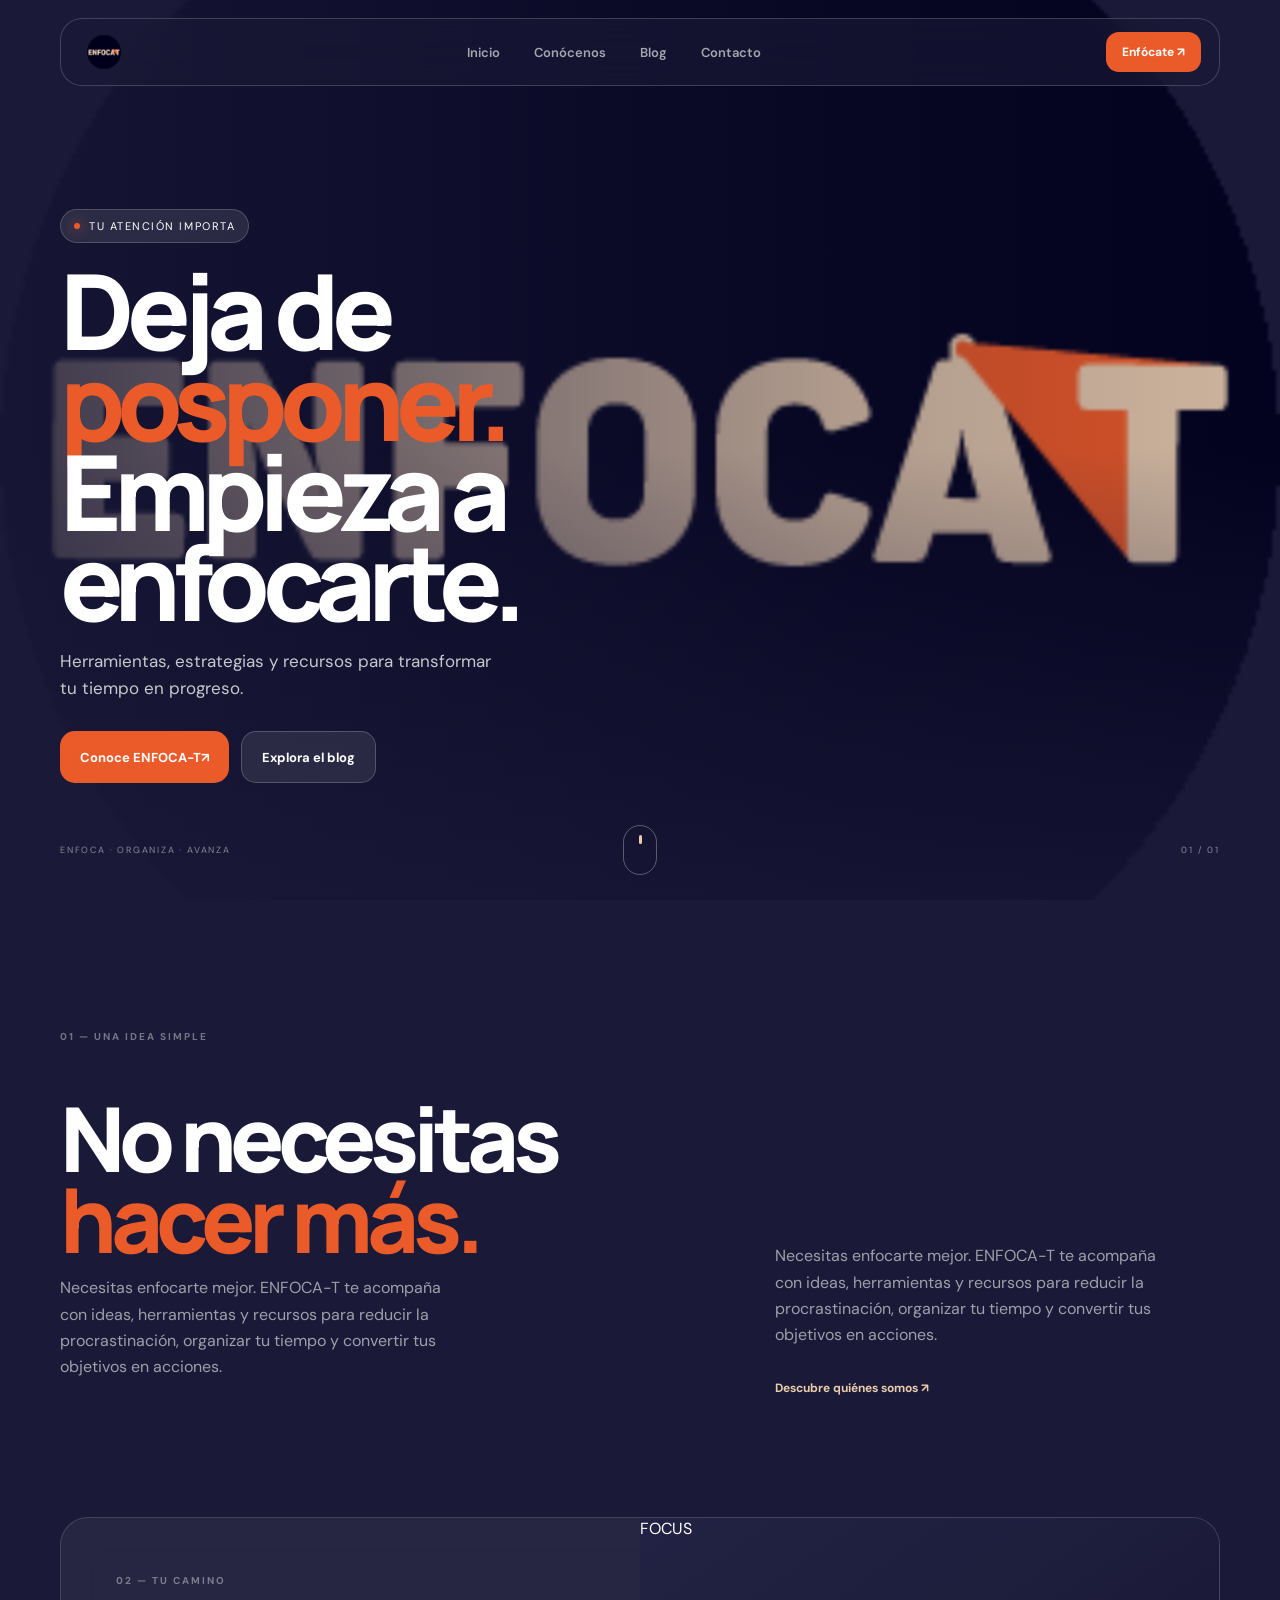
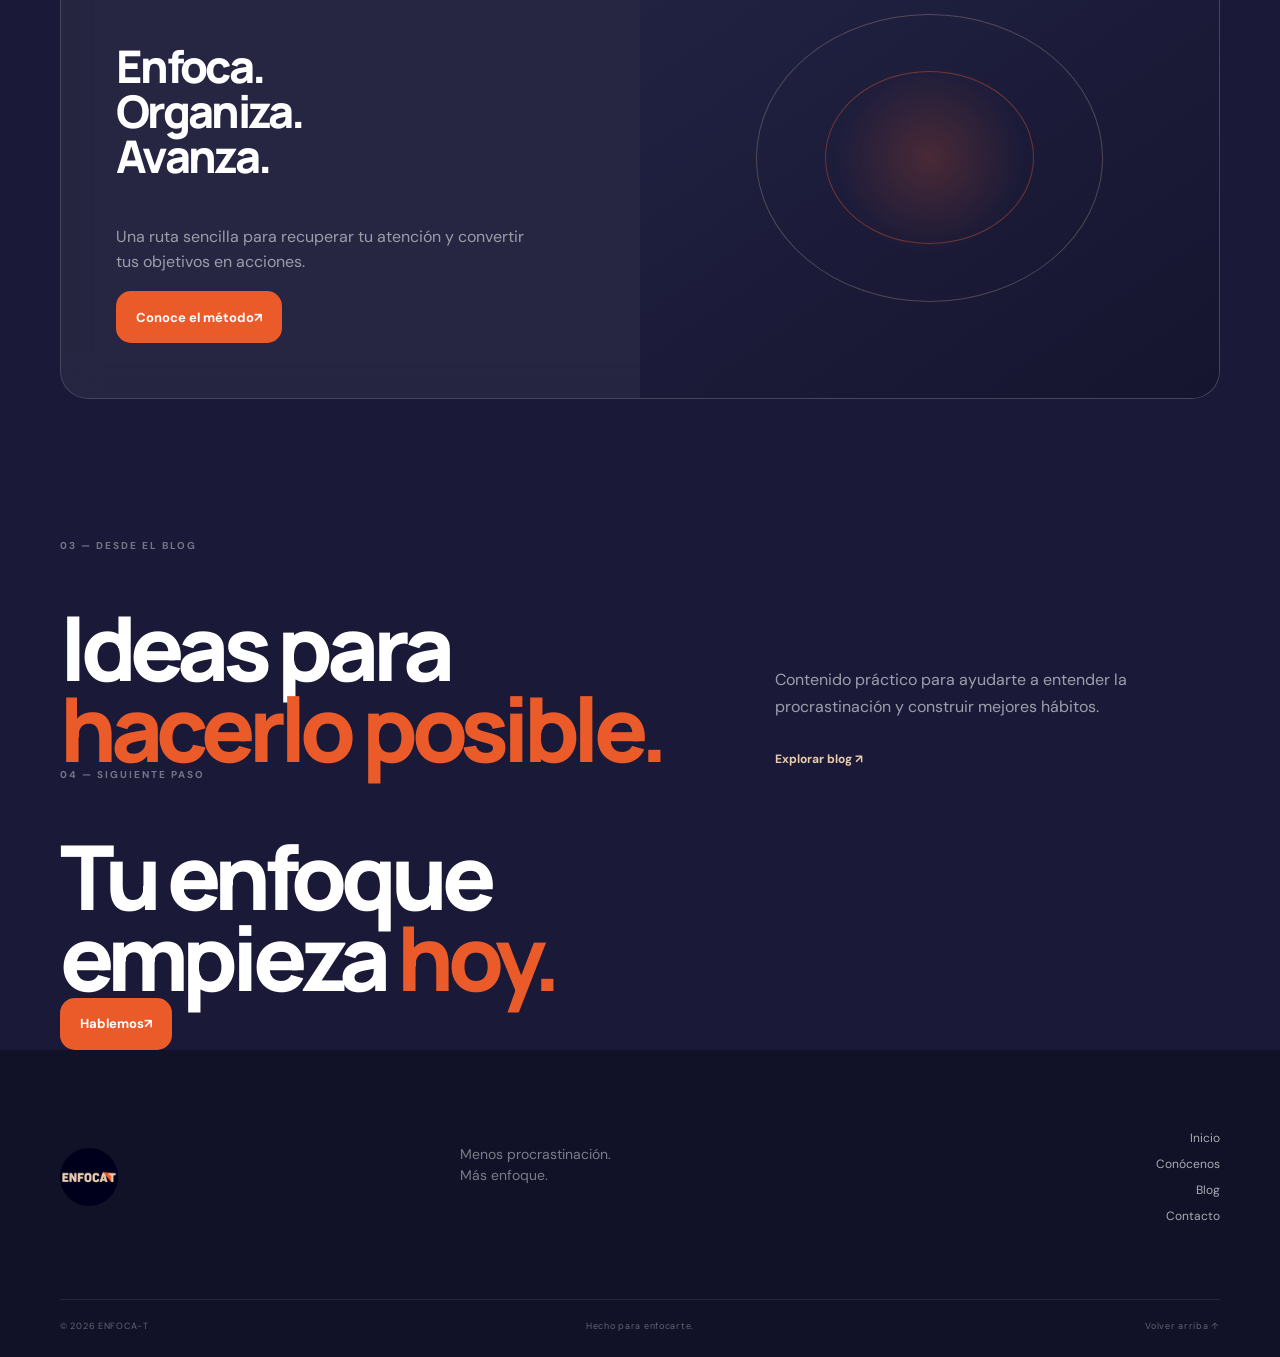
==== commit 110bb16c: "feat: refine homepage experience" ====
--- a/index.html
+++ b/index.html
@@ -1 +1 @@
-<!doctype html><html lang="es"><head><meta charset="utf-8"><meta name="viewport" content="width=device-width,initial-scale=1"><meta name="description" content="ENFOCA-T — menos procrastinación, más enfoque."><title>ENFOCA-T — Inicio</title><link rel="preconnect" href="https://fonts.googleapis.com"><link rel="preconnect" href="https://fonts.gstatic.com" crossorigin><link href="https://fonts.googleapis.com/css2?family=DM+Sans:wght@400;500;600;700&family=Manrope:wght@500;600;700;800&display=swap" rel="stylesheet"><link rel="stylesheet" href="styles/global.css"><link rel="stylesheet" href="styles/home.css"></head><body class="home"><header class="site-header" id="site-header"><a class="brand" href="index.html"><img src="assets/LOGO.png" alt="ENFOCA-T"></a><nav class="main-nav" aria-label="Navegación"><a class="active" href="index.html">Inicio</a><a href="conocenos/">Conócenos</a><a href="blog/">Blog</a><a href="contacto/">Contacto</a></nav><a class="header-cta" href="contacto/">Enfócate <span>↗</span></a><button class="menu-toggle" aria-label="Abrir menú" aria-expanded="false"><span></span><span></span></button></header><main><section class="hero"><video class="hero-video" autoplay muted loop playsinline><source src="assets/hero-distraccion.mp4" type="video/mp4"></video><div class="hero-overlay"></div><div class="hero-content"><p class="glass-pill"><span class="status-dot"></span> Tu atención importa</p><h1>Deja de<br><em>posponer.</em><br>Empieza a enfocarte.</h1><p class="hero-copy">Herramientas, estrategias y recursos para transformar tu tiempo en progreso.</p><div class="hero-actions"><a class="button button-primary" href="conocenos/">Conoce ENFOCA-T <span>↗</span></a><a class="button button-glass" href="blog/">Explora el blog</a></div></div><div class="hero-bottom"><span>ENFOCA · ORGANIZA · AVANZA</span><a href="#intro" class="scroll-indicator" aria-label="Continuar"><span></span></a><span class="hero-number">01 / 01</span></div></section><section class="home-intro" id="intro"><div class="section-shell"><p class="section-kicker light">01 — UNA IDEA SIMPLE</p><div class="intro-grid"><h2>No necesitas<br><span>hacer más.</span></h2><div><p>Necesitas enfocarte mejor. ENFOCA-T te acompaña con ideas, herramientas y recursos para reducir la procrastinación, organizar tu tiempo y convertir tus objetivos en acciones.</p><a class="intro-link" href="conocenos/">Descubre quiénes somos ↗</a></div></div></div></section><section class="home-highlight"><div class="section-shell"><div class="highlight-card"><div class="highlight-copy"><p class="section-kicker light">02 — TU CAMINO</p><h3>Enfoca.<br>Organiza.<br>Avanza.</h3><p>Una ruta sencilla para recuperar tu atención y convertir tus objetivos en acciones.</p><a class="button button-primary" href="conocenos/">Conoce el método <span>↗</span></a></div><div class="highlight-visual" aria-hidden="true"></div></div></div></section><section class="home-blog"><div class="section-shell"><p class="section-kicker light">03 — DESDE EL BLOG</p><div class="intro-grid"><h2>Ideas para<br><span>hacerlo posible.</span></h2><div><p>Contenido práctico para ayudarte a entender la procrastinación y construir mejores hábitos.</p><a class="intro-link" href="blog/">Explorar blog ↗</a></div></div></div></section><section class="home-cta"><div class="section-shell"><p class="section-kicker light">04 — SIGUIENTE PASO</p><h2>Tu enfoque<br>empieza <span>hoy.</span></h2><a class="button button-primary" href="contacto/">Hablemos <span>↗</span></a></div></section></main><footer class="footer"><div class="footer-main"><a class="brand" href="index.html"><img src="assets/LOGO.png" alt="ENFOCA-T"></a><p>Menos procrastinación.<br>Más enfoque.</p><div class="footer-links"><a href="index.html">Inicio</a><a href="conocenos/">Conócenos</a><a href="blog/">Blog</a><a href="contacto/">Contacto</a></div></div><div class="footer-bottom"><span>© 2026 ENFOCA-T</span><span>Hecho para enfocarte.</span><a href="index.html">Volver arriba ↑</a></div></footer><script src="script.js"></script></body></html>+<!doctype html><html lang="es"><head><meta charset="utf-8"><meta name="viewport" content="width=device-width,initial-scale=1"><meta name="description" content="ENFOCA-T — menos procrastinación, más enfoque."><meta name="theme-color" content="#1A1A38"><title>ENFOCA-T — Inicio</title><link rel="preconnect" href="https://fonts.googleapis.com"><link rel="preconnect" href="https://fonts.gstatic.com" crossorigin><link href="https://fonts.googleapis.com/css2?family=DM+Sans:wght@400;500;600;700&family=Manrope:wght@500;600;700;800&display=swap" rel="stylesheet"><link rel="stylesheet" href="styles/global.css"><link rel="stylesheet" href="styles/home.css"></head><body class="home"><header class="site-header" id="site-header"><a class="brand" href="index.html"><img src="assets/LOGO.png" alt="ENFOCA-T"></a><nav class="main-nav" aria-label="Navegación principal"><a class="active" href="index.html">Inicio</a><a href="conocenos/index.html">Conócenos</a><a href="blog/index.html">Blog</a><a href="contacto/index.html">Contacto</a></nav><a class="header-cta" href="contacto/index.html">Enfócate <span>↗</span></a><button class="menu-toggle" aria-label="Abrir menú" aria-expanded="false"><span></span><span></span></button></header><main><section class="hero" aria-labelledby="hero-title"><video class="hero-video" autoplay muted loop playsinline preload="metadata" poster="assets/LOGO.png"><source src="assets/hero-distraccion.mp4" type="video/mp4"></video><div class="hero-overlay"></div><div class="hero-content"><p class="glass-pill"><span class="status-dot"></span> Tu atención importa</p><h1 id="hero-title">Deja de<br><em>posponer.</em><br>Empieza a enfocarte.</h1><p class="hero-copy">Herramientas, estrategias y recursos para transformar tu tiempo en progreso.</p><div class="hero-actions"><a class="button button-primary" href="conocenos/index.html">Conoce ENFOCA-T <span>↗</span></a><a class="button button-glass" href="blog/index.html">Explora el blog</a></div></div><div class="hero-bottom"><span>ENFOCA · ORGANIZA · AVANZA</span><a href="#intro" class="scroll-indicator" aria-label="Descubrir contenido"><span></span></a><span class="hero-number">01 / 01</span></div></section><section class="home-intro" id="intro"><div class="section-shell"><p class="section-kicker light">01 — UNA IDEA SIMPLE</p><div class="intro-grid"><div><h2>No necesitas<br><span>hacer más.</span></h2><p class="intro-mobile-copy">Necesitas enfocarte mejor. ENFOCA-T te acompaña con ideas, herramientas y recursos para reducir la procrastinación, organizar tu tiempo y convertir tus objetivos en acciones.</p></div><div><p class="intro-desktop-copy">Necesitas enfocarte mejor. ENFOCA-T te acompaña con ideas, herramientas y recursos para reducir la procrastinación, organizar tu tiempo y convertir tus objetivos en acciones.</p><a class="intro-link" href="conocenos/index.html">Descubre quiénes somos ↗</a></div></div></div></section><section class="home-highlight"><div class="section-shell"><div class="highlight-card"><div class="highlight-copy"><p class="section-kicker light">02 — TU CAMINO</p><h3>Enfoca.<br>Organiza.<br>Avanza.</h3><p>Una ruta sencilla para recuperar tu atención y convertir tus objetivos en acciones.</p><a class="button button-primary" href="conocenos/index.html#enfoca">Conoce el método <span>↗</span></a></div><div class="highlight-visual" aria-hidden="true"><span class="focus-ring ring-one"></span><span class="focus-ring ring-two"></span><span class="focus-core"></span><span class="focus-label">FOCUS</span></div></div></div></section><section class="home-blog"><div class="section-shell"><p class="section-kicker light">03 — DESDE EL BLOG</p><div class="intro-grid"><h2>Ideas para<br><span>hacerlo posible.</span></h2><div><p>Contenido práctico para ayudarte a entender la procrastinación y construir mejores hábitos.</p><a class="intro-link" href="blog/index.html">Explorar blog ↗</a></div></div></div></section><section class="home-cta"><div class="section-shell"><p class="section-kicker light">04 — SIGUIENTE PASO</p><h2>Tu enfoque<br>empieza <span>hoy.</span></h2><a class="button button-primary" href="contacto/index.html">Hablemos <span>↗</span></a></div></section></main><footer class="footer"><div class="footer-main"><a class="brand" href="index.html"><img src="assets/LOGO.png" alt="ENFOCA-T"></a><p>Menos procrastinación.<br>Más enfoque.</p><div class="footer-links"><a href="index.html">Inicio</a><a href="conocenos/index.html">Conócenos</a><a href="blog/index.html">Blog</a><a href="contacto/index.html">Contacto</a></div></div><div class="footer-bottom"><span>© 2026 ENFOCA-T</span><span>Hecho para enfocarte.</span><a href="#hero-title">Volver arriba ↑</a></div></footer><script src="script.js"></script></body></html>
--- a/styles/global.css
+++ b/styles/global.css
@@ -1 +1 @@
-:root{--blue:#1A1A38;--orange:#EB5B2A;--beige:#EACCAD;--white:#fff;--ink:#15152f;--muted:rgba(26,26,56,.62);--line:rgba(26,26,56,.12);--ease:cubic-bezier(.2,.75,.25,1);--radius:28px}*{box-sizing:border-box}html{scroll-behavior:smooth}body{margin:0;color:var(--blue);background:#fff;font-family:'DM Sans',sans-serif;overflow-x:hidden}a{color:inherit;text-decoration:none}button,input,textarea{font:inherit}.site-header{position:fixed;z-index:50;top:18px;left:50%;transform:translateX(-50%);width:min(1160px,calc(100% - 32px));height:68px;padding:0 18px 0 26px;display:flex;align-items:center;justify-content:space-between;border:1px solid rgba(255,255,255,.18);border-radius:22px;background:rgba(26,26,56,.62);color:#fff;backdrop-filter:blur(22px);-webkit-backdrop-filter:blur(22px);transition:.4s var(--ease)}.site-header.light-header{background:rgba(255,255,255,.82);border-color:rgba(26,26,56,.1);color:var(--blue);box-shadow:0 12px 40px rgba(26,26,56,.07)}.site-header.scrolled{background:rgba(26,26,56,.9);color:#fff}.site-header.light-header.scrolled{background:rgba(255,255,255,.94);color:var(--blue)}.brand{display:inline-flex;align-items:center;font:800 21px/1 Manrope,sans-serif;letter-spacing:-.06em}.brand img{display:block;width:auto;height:34px;max-width:150px;object-fit:contain}.brand span{color:var(--orange)}.main-nav{display:flex;gap:34px;font-size:13px;font-weight:600}.main-nav a{opacity:.62;transition:.25s}.main-nav a:hover,.main-nav a.active{opacity:1}.main-nav a.active{color:var(--orange)}.header-cta{font-size:12px;font-weight:700;background:var(--orange);color:#fff;padding:12px 16px;border-radius:13px;transition:.25s}.header-cta:hover{transform:translateY(-2px);box-shadow:0 10px 25px rgba(235,91,42,.25)}.menu-toggle{display:none;background:none;border:0;color:currentColor;width:44px;height:44px}.menu-toggle span{display:block;width:22px;height:2px;background:currentColor;margin:6px auto}.section-shell{width:min(1160px,calc(100% - 48px));margin:auto}.section-kicker{font-size:10px;letter-spacing:.2em;font-weight:700;color:rgba(26,26,56,.45);margin:0 0 55px}.section-kicker.light{color:rgba(255,255,255,.4)}.button{display:inline-flex;align-items:center;justify-content:center;min-height:52px;padding:0 20px;border:0;border-radius:15px;font-size:13px;font-weight:700;cursor:pointer;transition:.3s var(--ease)}.button-primary{background:var(--orange);color:#fff}.button-primary:hover{transform:translateY(-3px);box-shadow:0 15px 35px rgba(235,91,42,.25)}.button-glass{border:1px solid rgba(255,255,255,.2);background:rgba(255,255,255,.09);color:#fff;backdrop-filter:blur(14px)}.button-glass:hover{background:rgba(255,255,255,.16);transform:translateY(-3px)}.button-dark{background:var(--blue);color:#fff}.footer{background:#111128;color:#fff;padding:80px 0 25px}.footer-main,.footer-bottom{width:min(1160px,calc(100% - 48px));margin:auto}.footer-main{display:grid;grid-template-columns:1fr 1fr 1fr;gap:40px;padding-bottom:75px}.footer-main p{font-size:14px;line-height:1.5;color:rgba(255,255,255,.45)}.footer-links{display:grid;gap:10px;justify-self:end;text-align:right;font-size:12px;color:rgba(255,255,255,.65)}.footer-links a:hover{color:var(--beige)}.footer-bottom{border-top:1px solid rgba(255,255,255,.09);padding-top:20px;display:grid;grid-template-columns:1fr 1fr 1fr;font-size:9px;letter-spacing:.08em;color:rgba(255,255,255,.35)}.footer-bottom span:nth-child(2){text-align:center}.footer-bottom a{text-align:right}.page-lead{max-width:520px;font-size:17px;line-height:1.65;color:var(--muted)}.text-link{font-size:12px;font-weight:700}.text-link span{color:var(--orange);margin-left:8px}@media(max-width:850px){.main-nav,.header-cta{display:none}.menu-toggle{display:block}.site-header{height:64px}.main-nav.open{position:absolute;display:flex;flex-direction:column;gap:20px;top:74px;left:0;width:100%;padding:25px;border-radius:20px;background:rgba(26,26,56,.96);color:#fff;border:1px solid rgba(255,255,255,.12)}.section-shell,.footer-main,.footer-bottom{width:calc(100% - 34px)}.footer-main{grid-template-columns:1fr 1fr}.footer-links{justify-self:start;text-align:left}.footer-bottom{grid-template-columns:1fr;gap:10px}.footer-bottom span:nth-child(2),.footer-bottom a{text-align:left}}@media(max-width:560px){.site-header{top:10px;width:calc(100% - 20px)}.section-kicker{margin-bottom:35px}.footer-main{grid-template-columns:1fr}.footer{padding-top:60px}}
+:root{--blue:#1A1A38;--orange:#EB5B2A;--beige:#EACCAD;--white:#fff;--ink:#15152f;--muted:rgba(26,26,56,.62);--line:rgba(26,26,56,.12);--ease:cubic-bezier(.2,.75,.25,1);--radius:28px}*{box-sizing:border-box}html{scroll-behavior:smooth}body{margin:0;color:var(--blue);background:#fff;font-family:'DM Sans',sans-serif;overflow-x:hidden}a{color:inherit;text-decoration:none}button,input,textarea{font:inherit}.site-header{position:fixed;z-index:50;top:18px;left:50%;transform:translateX(-50%);width:min(1160px,calc(100% - 32px));height:68px;padding:0 18px 0 26px;display:flex;align-items:center;justify-content:space-between;border:1px solid rgba(255,255,255,.18);border-radius:22px;background:rgba(26,26,56,.62);color:#fff;backdrop-filter:blur(22px);-webkit-backdrop-filter:blur(22px);transition:.4s var(--ease)}.site-header.light-header{background:rgba(255,255,255,.82);border-color:rgba(26,26,56,.1);color:var(--blue);box-shadow:0 12px 40px rgba(26,26,56,.07)}.site-header.scrolled{background:rgba(26,26,56,.9);color:#fff}.site-header.light-header.scrolled{background:rgba(255,255,255,.94);color:var(--blue)}.brand{display:inline-flex;align-items:center;font:800 21px/1 Manrope,sans-serif;letter-spacing:-.06em}.brand img{display:block;width:auto;height:34px;max-width:150px;object-fit:contain}.footer .brand img{height:58px;width:auto;max-width:245px}.brand span{color:var(--orange)}.main-nav{display:flex;gap:34px;font-size:13px;font-weight:600}.main-nav a{opacity:.62;transition:.25s}.main-nav a:hover,.main-nav a.active{opacity:1}.main-nav a.active{color:var(--orange)}.header-cta{font-size:12px;font-weight:700;background:var(--orange);color:#fff;padding:12px 16px;border-radius:13px;transition:.25s}.header-cta:hover{transform:translateY(-2px);box-shadow:0 10px 25px rgba(235,91,42,.25)}.menu-toggle{display:none;background:none;border:0;color:currentColor;width:44px;height:44px}.menu-toggle span{display:block;width:22px;height:2px;background:currentColor;margin:6px auto}.section-shell{width:min(1160px,calc(100% - 48px));margin:auto}.section-kicker{font-size:10px;letter-spacing:.2em;font-weight:700;color:rgba(26,26,56,.45);margin:0 0 55px}.section-kicker.light{color:rgba(255,255,255,.4)}.button{display:inline-flex;align-items:center;justify-content:center;min-height:52px;padding:0 20px;border:0;border-radius:15px;font-size:13px;font-weight:700;cursor:pointer;transition:.3s var(--ease)}.button-primary{background:var(--orange);color:#fff}.button-primary:hover{transform:translateY(-3px);box-shadow:0 15px 35px rgba(235,91,42,.25)}.button-glass{border:1px solid rgba(255,255,255,.2);background:rgba(255,255,255,.09);color:#fff;backdrop-filter:blur(14px)}.button-glass:hover{background:rgba(255,255,255,.16);transform:translateY(-3px)}.button-dark{background:var(--blue);color:#fff}.footer{background:#111128;color:#fff;padding:80px 0 25px}.footer-main,.footer-bottom{width:min(1160px,calc(100% - 48px));margin:auto}.footer-main{display:grid;grid-template-columns:1fr 1fr 1fr;gap:40px;padding-bottom:75px}.footer-main p{font-size:14px;line-height:1.5;color:rgba(255,255,255,.45)}.footer-links{display:grid;gap:10px;justify-self:end;text-align:right;font-size:12px;color:rgba(255,255,255,.65)}.footer-links a:hover{color:var(--beige)}.footer-bottom{border-top:1px solid rgba(255,255,255,.09);padding-top:20px;display:grid;grid-template-columns:1fr 1fr 1fr;font-size:9px;letter-spacing:.08em;color:rgba(255,255,255,.35)}.footer-bottom span:nth-child(2){text-align:center}.footer-bottom a{text-align:right}.page-lead{max-width:520px;font-size:17px;line-height:1.65;color:var(--muted)}.text-link{font-size:12px;font-weight:700}.text-link span{color:var(--orange);margin-left:8px}@media(max-width:850px){.main-nav,.header-cta{display:none}.menu-toggle{display:block}.site-header{height:64px}.main-nav.open{position:absolute;display:flex;flex-direction:column;gap:20px;top:74px;left:0;width:100%;padding:25px;border-radius:20px;background:rgba(26,26,56,.96);color:#fff;border:1px solid rgba(255,255,255,.12)}.section-shell,.footer-main,.footer-bottom{width:calc(100% - 34px)}.footer-main{grid-template-columns:1fr 1fr}.footer-links{justify-self:start;text-align:left}.footer-bottom{grid-template-columns:1fr;gap:10px}.footer-bottom span:nth-child(2),.footer-bottom a{text-align:left}.footer .brand img{height:52px;max-width:220px}}@media(max-width:560px){.site-header{top:10px;width:calc(100% - 20px)}.section-kicker{margin-bottom:35px}.footer-main{grid-template-columns:1fr}.footer{padding-top:60px}.footer .brand img{height:46px;max-width:190px}}
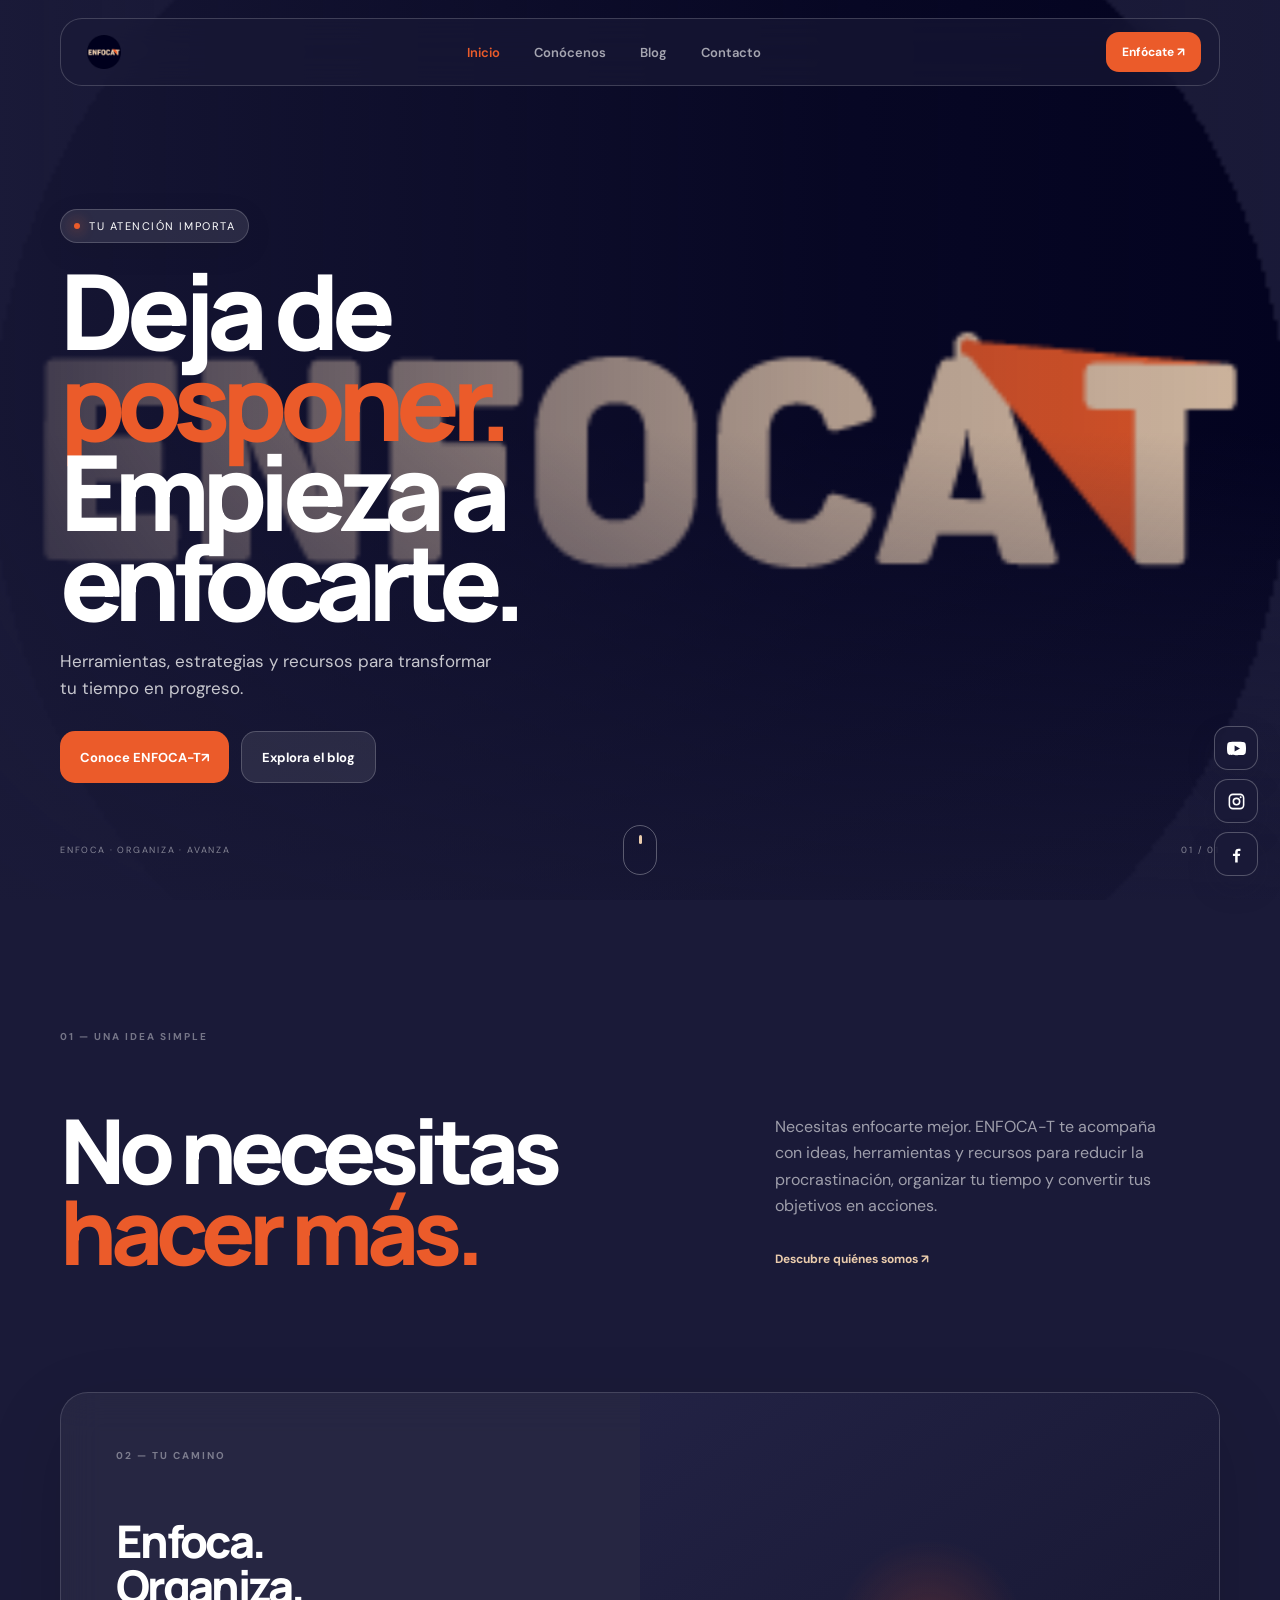
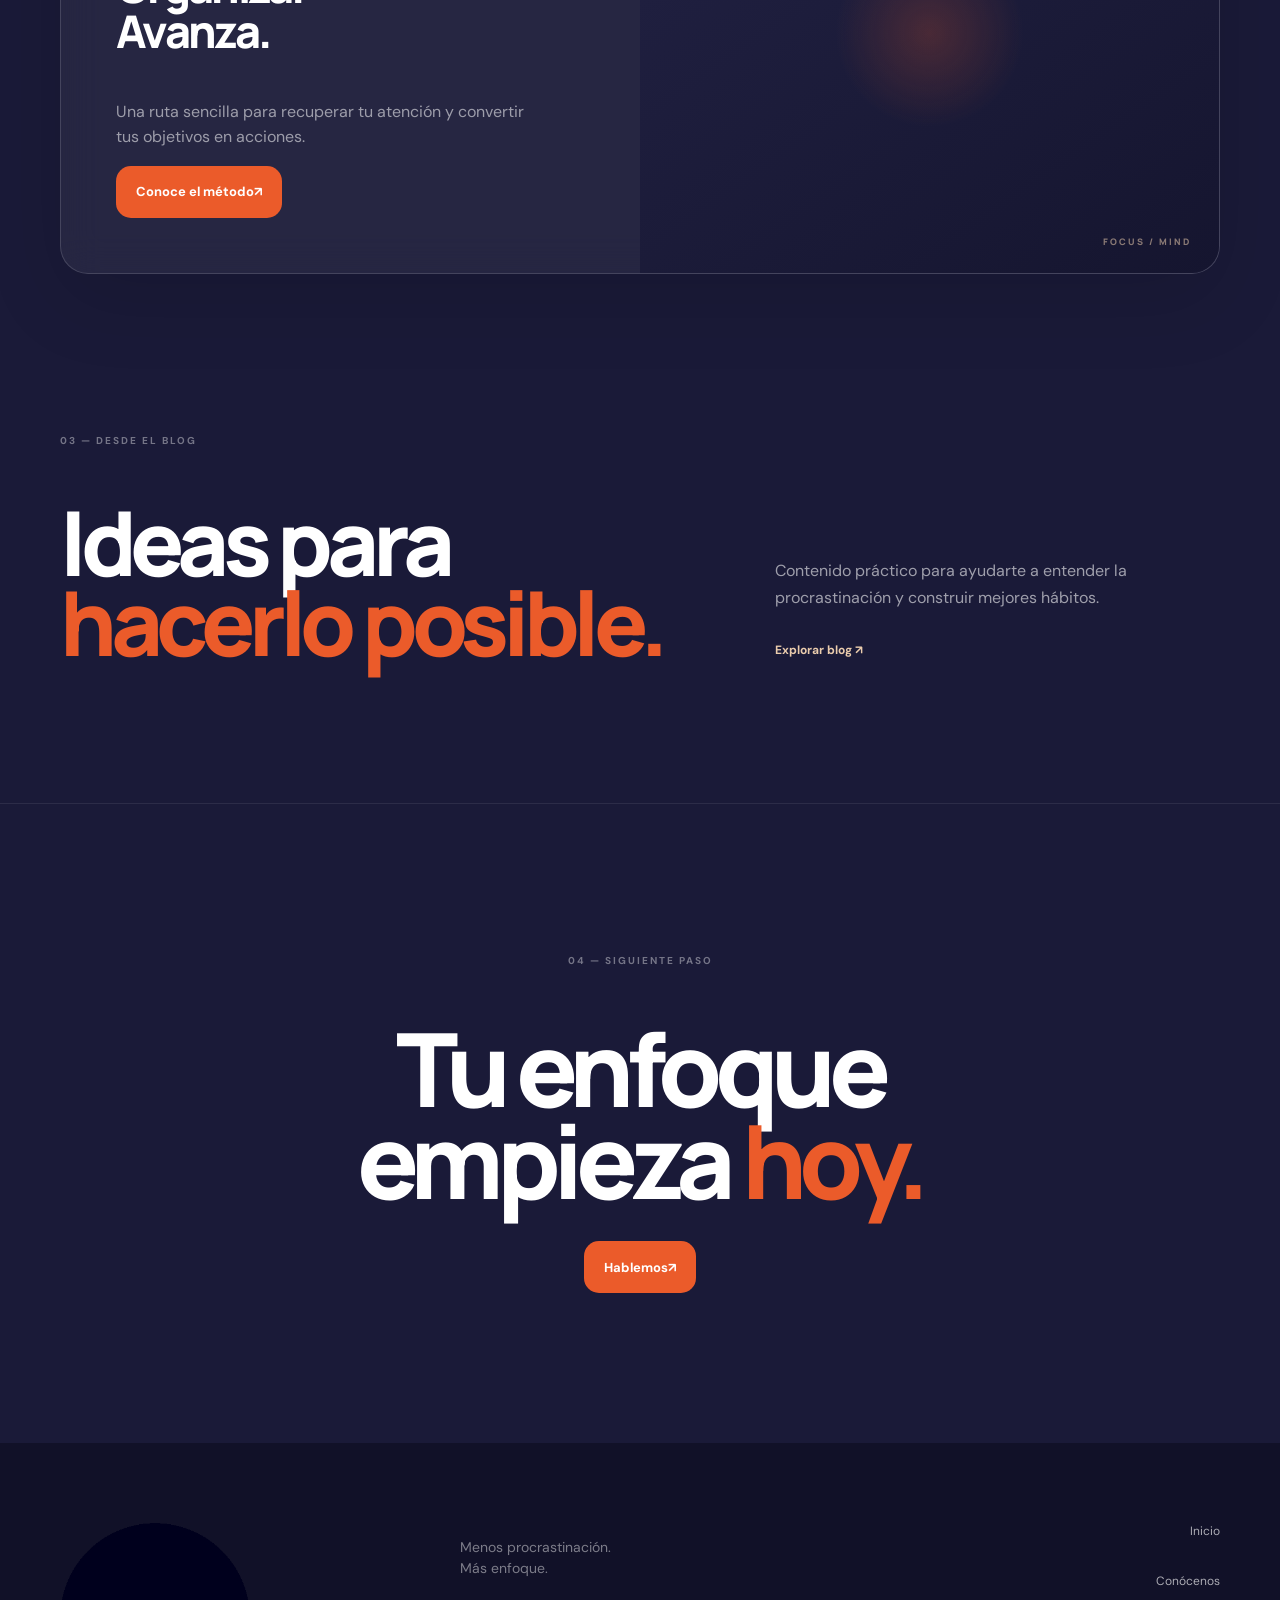
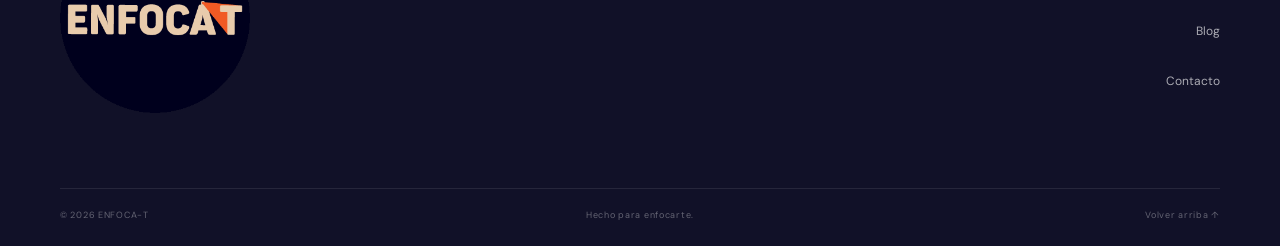
==== commit 08cf77c4: "Reemplaza visual de enfoque por cerebro animado" ====
--- a/index.html
+++ b/index.html
@@ -1 +1 @@
-<!doctype html><html lang="es"><head><meta charset="utf-8"><meta name="viewport" content="width=device-width,initial-scale=1"><meta name="description" content="ENFOCA-T — menos procrastinación, más enfoque."><meta name="theme-color" content="#1A1A38"><title>ENFOCA-T — Inicio</title><link rel="preconnect" href="https://fonts.googleapis.com"><link rel="preconnect" href="https://fonts.gstatic.com" crossorigin><link href="https://fonts.googleapis.com/css2?family=DM+Sans:wght@400;500;600;700&family=Manrope:wght@500;600;700;800&display=swap" rel="stylesheet"><link rel="stylesheet" href="styles/global.css"><link rel="stylesheet" href="styles/home.css"></head><body class="home"><header class="site-header" id="site-header"><a class="brand" href="index.html"><img src="assets/LOGO.png" alt="ENFOCA-T"></a><nav class="main-nav" aria-label="Navegación principal"><a class="active" href="index.html">Inicio</a><a href="conocenos/index.html">Conócenos</a><a href="blog/index.html">Blog</a><a href="contacto/index.html">Contacto</a></nav><a class="header-cta" href="contacto/index.html">Enfócate <span>↗</span></a><button class="menu-toggle" aria-label="Abrir menú" aria-expanded="false"><span></span><span></span></button></header><main><section class="hero" aria-labelledby="hero-title"><video class="hero-video" autoplay muted loop playsinline preload="metadata" poster="assets/LOGO.png"><source src="assets/hero-distraccion.mp4" type="video/mp4"></video><div class="hero-overlay"></div><div class="hero-content"><p class="glass-pill"><span class="status-dot"></span> Tu atención importa</p><h1 id="hero-title">Deja de<br><em>posponer.</em><br>Empieza a enfocarte.</h1><p class="hero-copy">Herramientas, estrategias y recursos para transformar tu tiempo en progreso.</p><div class="hero-actions"><a class="button button-primary" href="conocenos/index.html">Conoce ENFOCA-T <span>↗</span></a><a class="button button-glass" href="blog/index.html">Explora el blog</a></div></div><div class="hero-bottom"><span>ENFOCA · ORGANIZA · AVANZA</span><a href="#intro" class="scroll-indicator" aria-label="Descubrir contenido"><span></span></a><span class="hero-number">01 / 01</span></div></section><section class="home-intro" id="intro"><div class="section-shell"><p class="section-kicker light">01 — UNA IDEA SIMPLE</p><div class="intro-grid"><div><h2>No necesitas<br><span>hacer más.</span></h2><p class="intro-mobile-copy">Necesitas enfocarte mejor. ENFOCA-T te acompaña con ideas, herramientas y recursos para reducir la procrastinación, organizar tu tiempo y convertir tus objetivos en acciones.</p></div><div><p class="intro-desktop-copy">Necesitas enfocarte mejor. ENFOCA-T te acompaña con ideas, herramientas y recursos para reducir la procrastinación, organizar tu tiempo y convertir tus objetivos en acciones.</p><a class="intro-link" href="conocenos/index.html">Descubre quiénes somos ↗</a></div></div></div></section><section class="home-highlight"><div class="section-shell"><div class="highlight-card"><div class="highlight-copy"><p class="section-kicker light">02 — TU CAMINO</p><h3>Enfoca.<br>Organiza.<br>Avanza.</h3><p>Una ruta sencilla para recuperar tu atención y convertir tus objetivos en acciones.</p><a class="button button-primary" href="conocenos/index.html#enfoca">Conoce el método <span>↗</span></a></div><div class="highlight-visual" aria-hidden="true"><span class="focus-ring ring-one"></span><span class="focus-ring ring-two"></span><span class="focus-core"></span><span class="focus-label">FOCUS</span></div></div></div></section><section class="home-blog"><div class="section-shell"><p class="section-kicker light">03 — DESDE EL BLOG</p><div class="intro-grid"><h2>Ideas para<br><span>hacerlo posible.</span></h2><div><p>Contenido práctico para ayudarte a entender la procrastinación y construir mejores hábitos.</p><a class="intro-link" href="blog/index.html">Explorar blog ↗</a></div></div></div></section><section class="home-cta"><div class="section-shell"><p class="section-kicker light">04 — SIGUIENTE PASO</p><h2>Tu enfoque<br>empieza <span>hoy.</span></h2><a class="button button-primary" href="contacto/index.html">Hablemos <span>↗</span></a></div></section></main><footer class="footer"><div class="footer-main"><a class="brand" href="index.html"><img src="assets/LOGO.png" alt="ENFOCA-T"></a><p>Menos procrastinación.<br>Más enfoque.</p><div class="footer-links"><a href="index.html">Inicio</a><a href="conocenos/index.html">Conócenos</a><a href="blog/index.html">Blog</a><a href="contacto/index.html">Contacto</a></div></div><div class="footer-bottom"><span>© 2026 ENFOCA-T</span><span>Hecho para enfocarte.</span><a href="#hero-title">Volver arriba ↑</a></div></footer><script src="script.js"></script></body></html>+<!doctype html><html lang="es"><head><meta charset="utf-8"><meta name="viewport" content="width=device-width,initial-scale=1"><meta name="description" content="ENFOCA-T — menos procrastinación, más enfoque."><meta name="theme-color" content="#1A1A38"><title>ENFOCA-T — Inicio</title><link rel="preconnect" href="https://fonts.googleapis.com"><link rel="preconnect" href="https://fonts.gstatic.com" crossorigin><link href="https://fonts.googleapis.com/css2?family=DM+Sans:wght@400;500;600;700&family=Manrope:wght@500;600;700;800&display=swap" rel="stylesheet"><link rel="stylesheet" href="styles/global.css"><link rel="stylesheet" href="styles/home.css"></head><body class="home"><header class="site-header" id="site-header"><a class="brand" href="index.html"><img src="assets/LOGO.png" alt="ENFOCA-T"></a><nav class="main-nav" aria-label="Navegación principal"><a class="active" href="index.html">Inicio</a><a href="conocenos/index.html">Conócenos</a><a href="blog/index.html">Blog</a><a href="contacto/index.html">Contacto</a></nav><a class="header-cta" href="contacto/index.html">Enfócate <span>↗</span></a><button class="menu-toggle" aria-label="Abrir menú" aria-expanded="false"><span></span><span></span></button></header><main><section class="hero" aria-labelledby="hero-title"><video class="hero-video" autoplay muted loop playsinline preload="metadata" poster="assets/LOGO.png"><source src="assets/hero-distraccion.mp4" type="video/mp4"></video><div class="hero-overlay"></div><div class="hero-content"><p class="glass-pill"><span class="status-dot"></span> Tu atención importa</p><h1 id="hero-title">Deja de<br><em>posponer.</em><br>Empieza a enfocarte.</h1><p class="hero-copy">Herramientas, estrategias y recursos para transformar tu tiempo en progreso.</p><div class="hero-actions"><a class="button button-primary" href="conocenos/index.html">Conoce ENFOCA-T <span>↗</span></a><a class="button button-glass" href="blog/index.html">Explora el blog</a></div></div><div class="hero-bottom"><span>ENFOCA · ORGANIZA · AVANZA</span><a href="#intro" class="scroll-indicator" aria-label="Descubrir contenido"><span></span></a><span class="hero-number">01 / 01</span></div></section><section class="home-intro" id="intro"><div class="section-shell"><p class="section-kicker light">01 — UNA IDEA SIMPLE</p><div class="intro-grid"><div><h2>No necesitas<br><span>hacer más.</span></h2><p class="intro-mobile-copy">Necesitas enfocarte mejor. ENFOCA-T te acompaña con ideas, herramientas y recursos para reducir la procrastinación, organizar tu tiempo y convertir tus objetivos en acciones.</p></div><div><p class="intro-desktop-copy">Necesitas enfocarte mejor. ENFOCA-T te acompaña con ideas, herramientas y recursos para reducir la procrastinación, organizar tu tiempo y convertir tus objetivos en acciones.</p><a class="intro-link" href="conocenos/index.html">Descubre quiénes somos ↗</a></div></div></div></section><section class="home-highlight"><div class="section-shell"><div class="highlight-card"><div class="highlight-copy"><p class="section-kicker light">02 — TU CAMINO</p><h3>Enfoca.<br>Organiza.<br>Avanza.</h3><p>Una ruta sencilla para recuperar tu atención y convertir tus objetivos en acciones.</p><a class="button button-primary" href="conocenos/index.html#enfoca">Conoce el método <span>↗</span></a></div><div class="highlight-visual" aria-hidden="true"><div class="brain-orbit"><span class="thought-dot dot-a"></span><span class="thought-dot dot-b"></span><span class="thought-dot dot-c"></span><div class="brain-glow"></div><svg class="brain-icon" viewBox="0 0 260 220" xmlns="http://www.w3.org/2000/svg" role="presentation"><path class="brain-outline" d="M126 35c-9-15-25-24-42-22-17 2-30 15-32 31-16-1-30 10-33 26-3 15 5 29 18 36-10 8-14 22-10 35 5 15 19 24 34 23 1 18 16 32 34 32 12 0 23-6 29-16 7 10 18 16 30 16 18 0 33-14 34-32 15 1 29-8 34-23 4-13 0-27-10-35 13-7 21-21 18-36-3-16-17-27-33-26-2-16-15-29-32-31-17-2-33 7-42 22Z"/><path class="brain-fold" d="M126 36c-11 13-13 28-8 42 5 14 3 26-8 36-11 10-11 23-3 34 7 10 7 22 1 34"/><path class="brain-fold" d="M91 46c-8 9-8 21-2 29 6 8 5 18-3 24-9 7-11 18-7 27 4 9 2 18-5 25"/><path class="brain-fold" d="M162 46c8 9 8 21 2 29-6 8-5 18 3 24 9 7 11 18 7 27-4 9-2 18 5 25"/><path class="brain-fold" d="M126 78c12-7 25-5 32 5 7 10 5 21-4 28-9 7-10 17-3 25 7 8 7 18 1 27"/><path class="brain-fold" d="M126 78c-12-7-25-5-32 5-7 10-5 21 4 28 9 7 10 17 3 25-7 8-7 18-1 27"/><line class="brain-center" x1="126" y1="55" x2="126" y2="185"/></svg></div><span class="focus-label">FOCUS / MIND</span></div></div></div></section><section class="home-blog"><div class="section-shell"><p class="section-kicker light">03 — DESDE EL BLOG</p><div class="intro-grid"><h2>Ideas para<br><span>hacerlo posible.</span></h2><div><p>Contenido práctico para ayudarte a entender la procrastinación y construir mejores hábitos.</p><a class="intro-link" href="blog/index.html">Explorar blog ↗</a></div></div></div></section><section class="home-cta"><div class="section-shell"><p class="section-kicker light">04 — SIGUIENTE PASO</p><h2>Tu enfoque<br>empieza <span>hoy.</span></h2><a class="button button-primary" href="contacto/index.html">Hablemos <span>↗</span></a></div></section></main><footer class="footer"><div class="footer-main"><a class="brand" href="index.html"><img src="assets/LOGO.png" alt="ENFOCA-T"></a><p>Menos procrastinación.<br>Más enfoque.</p><div class="footer-links"><a href="index.html">Inicio</a><a href="conocenos/index.html">Conócenos</a><a href="blog/index.html">Blog</a><a href="contacto/index.html">Contacto</a></div></div><div class="footer-bottom"><span>© 2026 ENFOCA-T</span><span>Hecho para enfocarte.</span><a href="#hero-title">Volver arriba ↑</a></div></div><script src="script.js"></script></body></html>
--- a/styles/global.css
+++ b/styles/global.css
@@ -1 +1 @@
-:root{--blue:#1A1A38;--orange:#EB5B2A;--beige:#EACCAD;--white:#fff;--ink:#15152f;--muted:rgba(26,26,56,.62);--line:rgba(26,26,56,.12);--ease:cubic-bezier(.2,.75,.25,1);--radius:28px}*{box-sizing:border-box}html{scroll-behavior:smooth}body{margin:0;color:var(--blue);background:#fff;font-family:'DM Sans',sans-serif;overflow-x:hidden}a{color:inherit;text-decoration:none}button,input,textarea{font:inherit}.site-header{position:fixed;z-index:50;top:18px;left:50%;transform:translateX(-50%);width:min(1160px,calc(100% - 32px));height:68px;padding:0 18px 0 26px;display:flex;align-items:center;justify-content:space-between;border:1px solid rgba(255,255,255,.18);border-radius:22px;background:rgba(26,26,56,.62);color:#fff;backdrop-filter:blur(22px);-webkit-backdrop-filter:blur(22px);transition:.4s var(--ease)}.site-header.light-header{background:rgba(255,255,255,.82);border-color:rgba(26,26,56,.1);color:var(--blue);box-shadow:0 12px 40px rgba(26,26,56,.07)}.site-header.scrolled{background:rgba(26,26,56,.9);color:#fff}.site-header.light-header.scrolled{background:rgba(255,255,255,.94);color:var(--blue)}.brand{display:inline-flex;align-items:center;font:800 21px/1 Manrope,sans-serif;letter-spacing:-.06em}.brand img{display:block;width:auto;height:34px;max-width:150px;object-fit:contain}.footer .brand img{height:58px;width:auto;max-width:245px}.brand span{color:var(--orange)}.main-nav{display:flex;gap:34px;font-size:13px;font-weight:600}.main-nav a{opacity:.62;transition:.25s}.main-nav a:hover,.main-nav a.active{opacity:1}.main-nav a.active{color:var(--orange)}.header-cta{font-size:12px;font-weight:700;background:var(--orange);color:#fff;padding:12px 16px;border-radius:13px;transition:.25s}.header-cta:hover{transform:translateY(-2px);box-shadow:0 10px 25px rgba(235,91,42,.25)}.menu-toggle{display:none;background:none;border:0;color:currentColor;width:44px;height:44px}.menu-toggle span{display:block;width:22px;height:2px;background:currentColor;margin:6px auto}.section-shell{width:min(1160px,calc(100% - 48px));margin:auto}.section-kicker{font-size:10px;letter-spacing:.2em;font-weight:700;color:rgba(26,26,56,.45);margin:0 0 55px}.section-kicker.light{color:rgba(255,255,255,.4)}.button{display:inline-flex;align-items:center;justify-content:center;min-height:52px;padding:0 20px;border:0;border-radius:15px;font-size:13px;font-weight:700;cursor:pointer;transition:.3s var(--ease)}.button-primary{background:var(--orange);color:#fff}.button-primary:hover{transform:translateY(-3px);box-shadow:0 15px 35px rgba(235,91,42,.25)}.button-glass{border:1px solid rgba(255,255,255,.2);background:rgba(255,255,255,.09);color:#fff;backdrop-filter:blur(14px)}.button-glass:hover{background:rgba(255,255,255,.16);transform:translateY(-3px)}.button-dark{background:var(--blue);color:#fff}.footer{background:#111128;color:#fff;padding:80px 0 25px}.footer-main,.footer-bottom{width:min(1160px,calc(100% - 48px));margin:auto}.footer-main{display:grid;grid-template-columns:1fr 1fr 1fr;gap:40px;padding-bottom:75px}.footer-main p{font-size:14px;line-height:1.5;color:rgba(255,255,255,.45)}.footer-links{display:grid;gap:10px;justify-self:end;text-align:right;font-size:12px;color:rgba(255,255,255,.65)}.footer-links a:hover{color:var(--beige)}.footer-bottom{border-top:1px solid rgba(255,255,255,.09);padding-top:20px;display:grid;grid-template-columns:1fr 1fr 1fr;font-size:9px;letter-spacing:.08em;color:rgba(255,255,255,.35)}.footer-bottom span:nth-child(2){text-align:center}.footer-bottom a{text-align:right}.page-lead{max-width:520px;font-size:17px;line-height:1.65;color:var(--muted)}.text-link{font-size:12px;font-weight:700}.text-link span{color:var(--orange);margin-left:8px}@media(max-width:850px){.main-nav,.header-cta{display:none}.menu-toggle{display:block}.site-header{height:64px}.main-nav.open{position:absolute;display:flex;flex-direction:column;gap:20px;top:74px;left:0;width:100%;padding:25px;border-radius:20px;background:rgba(26,26,56,.96);color:#fff;border:1px solid rgba(255,255,255,.12)}.section-shell,.footer-main,.footer-bottom{width:calc(100% - 34px)}.footer-main{grid-template-columns:1fr 1fr}.footer-links{justify-self:start;text-align:left}.footer-bottom{grid-template-columns:1fr;gap:10px}.footer-bottom span:nth-child(2),.footer-bottom a{text-align:left}.footer .brand img{height:52px;max-width:220px}}@media(max-width:560px){.site-header{top:10px;width:calc(100% - 20px)}.section-kicker{margin-bottom:35px}.footer-main{grid-template-columns:1fr}.footer{padding-top:60px}.footer .brand img{height:46px;max-width:190px}}+:root{--blue:#1A1A38;--orange:#EB5B2A;--beige:#EACCAD;--white:#fff;--ink:#15152f;--muted:rgba(26,26,56,.62);--line:rgba(26,26,56,.12);--ease:cubic-bezier(.2,.75,.25,1);--radius:28px}*{box-sizing:border-box}html{scroll-behavior:smooth}body{margin:0;color:var(--blue);background:#fff;font-family:'DM Sans',sans-serif;overflow-x:hidden}a{color:inherit;text-decoration:none}button,input,textarea{font:inherit}.site-header{position:fixed;z-index:50;top:18px;left:50%;transform:translateX(-50%);width:min(1160px,calc(100% - 32px));height:68px;padding:0 18px 0 26px;display:flex;align-items:center;justify-content:space-between;border:1px solid rgba(255,255,255,.18);border-radius:22px;background:rgba(26,26,56,.62);color:#fff;backdrop-filter:blur(22px);-webkit-backdrop-filter:blur(22px);transition:.4s var(--ease)}.site-header.light-header{background:rgba(255,255,255,.82);border-color:rgba(26,26,56,.1);color:var(--blue);box-shadow:0 12px 40px rgba(26,26,56,.07)}.site-header.scrolled{background:rgba(26,26,56,.9);color:#fff}.site-header.light-header.scrolled{background:rgba(255,255,255,.94);color:var(--blue)}.brand{display:inline-flex;align-items:center;font:800 21px/1 Manrope,sans-serif;letter-spacing:-.06em}.brand img{display:block;width:auto;height:34px;max-width:150px;object-fit:contain}.footer .brand img{height:58px;width:auto;max-width:245px}.brand span{color:var(--orange)}.main-nav{display:flex;gap:34px;font-size:13px;font-weight:600}.main-nav a{opacity:.62;transition:.25s}.main-nav a:hover,.main-nav a.active{opacity:1}.main-nav a.active{color:var(--orange)}.header-cta{font-size:12px;font-weight:700;background:var(--orange);color:#fff;padding:12px 16px;border-radius:13px;transition:.25s}.header-cta:hover{transform:translateY(-2px);box-shadow:0 10px 25px rgba(235,91,42,.25)}.menu-toggle{display:none;background:none;border:0;color:currentColor;width:44px;height:44px}.menu-toggle span{display:block;width:22px;height:2px;background:currentColor;margin:6px auto}.section-shell{width:min(1160px,calc(100% - 48px));margin:auto}.section-kicker{font-size:10px;letter-spacing:.2em;font-weight:700;color:rgba(26,26,56,.45);margin:0 0 55px}.section-kicker.light{color:rgba(255,255,255,.4)}.button{display:inline-flex;align-items:center;justify-content:center;min-height:52px;padding:0 20px;border:0;border-radius:15px;font-size:13px;font-weight:700;cursor:pointer;transition:.3s var(--ease)}.button-primary{background:var(--orange);color:#fff}.button-primary:hover{transform:translateY(-3px);box-shadow:0 15px 35px rgba(235,91,42,.25)}.button-glass{border:1px solid rgba(255,255,255,.2);background:rgba(255,255,255,.09);color:#fff;backdrop-filter:blur(14px)}.button-glass:hover{background:rgba(255,255,255,.16);transform:translateY(-3px)}.button-dark{background:var(--blue);color:#fff}.footer{background:#111128;color:#fff;padding:80px 0 25px}.footer-main,.footer-bottom{width:min(1160px,calc(100% - 48px));margin:auto}.footer-main{display:grid;grid-template-columns:1fr 1fr 1fr;gap:40px;padding-bottom:75px}.footer-main p{font-size:14px;line-height:1.5;color:rgba(255,255,255,.45)}.footer-links{display:grid;gap:10px;justify-self:end;text-align:right;font-size:12px;color:rgba(255,255,255,.65)}.footer-links a:hover{color:var(--beige)}.footer-bottom{border-top:1px solid rgba(255,255,255,.09);padding-top:20px;display:grid;grid-template-columns:1fr 1fr 1fr;font-size:9px;letter-spacing:.08em;color:rgba(255,255,255,.35)}.footer-bottom span:nth-child(2){text-align:center}.footer-bottom a{text-align:right}.social-float{position:fixed;z-index:45;right:22px;bottom:24px;display:flex;flex-direction:column;gap:9px}.social-float a{width:44px;height:44px;display:grid;place-items:center;border:1px solid rgba(255,255,255,.25);border-radius:14px;background:rgba(26,26,56,.78);color:#fff;backdrop-filter:blur(16px);-webkit-backdrop-filter:blur(16px);box-shadow:0 12px 28px rgba(26,26,56,.18);transition:transform .25s var(--ease),background .25s,color .25s}.social-float a:hover{transform:translateX(-4px) scale(1.04);background:var(--orange);color:#fff}.social-float svg{width:19px;height:19px;fill:currentColor}.social-float a:focus-visible{outline:2px solid var(--orange);outline-offset:3px}@media(max-width:850px){.main-nav,.header-cta{display:none}.menu-toggle{display:block}.site-header{height:64px}.main-nav.open{position:absolute;display:flex;flex-direction:column;gap:20px;top:74px;left:0;width:100%;padding:25px;border-radius:20px;background:rgba(26,26,56,.96);color:#fff;border:1px solid rgba(255,255,255,.12)}.section-shell,.footer-main,.footer-bottom{width:calc(100% - 34px)}.footer-main{grid-template-columns:1fr 1fr}.footer-links{justify-self:start;text-align:left}.footer-bottom{grid-template-columns:1fr;gap:10px}.footer-bottom span:nth-child(2),.footer-bottom a{text-align:left}}@media(max-width:560px){.site-header{top:10px;width:calc(100% - 20px)}.section-kicker{margin-bottom:35px}.footer-main{grid-template-columns:1fr}.footer{padding-top:60px}.footer .brand img{height:46px;max-width:190px}.social-float{right:12px;bottom:14px;gap:7px}.social-float a{width:40px;height:40px;border-radius:12px}.social-float svg{width:17px;height:17px}}
--- a/styles/home.css
+++ b/styles/home.css
@@ -1 +1 @@
-.home{background:var(--blue);color:#fff}.hero{position:relative;height:100svh;min-height:680px;overflow:hidden;display:flex;align-items:flex-end}.hero-video{position:absolute;inset:0;width:100%;height:100%;object-fit:cover}.hero-overlay{position:absolute;inset:0;background:linear-gradient(90deg,rgba(26,26,56,.84),rgba(26,26,56,.28) 65%,rgba(26,26,56,.12)),linear-gradient(0deg,rgba(26,26,56,.72),transparent 50%)}.hero-content{position:relative;z-index:2;width:min(1160px,calc(100% - 48px));margin:0 auto 13vh}.glass-pill{display:inline-flex;align-items:center;gap:9px;padding:9px 13px;margin-bottom:22px;font-size:11px;text-transform:uppercase;letter-spacing:.14em;background:rgba(255,255,255,.1);border:1px solid rgba(255,255,255,.18);border-radius:999px;backdrop-filter:blur(14px)}.status-dot{width:6px;height:6px;border-radius:50%;background:var(--orange);box-shadow:0 0 13px var(--orange)}.hero h1{max-width:900px;margin:0 0 22px;font:800 clamp(54px,8.2vw,118px)/.86 Manrope,sans-serif;letter-spacing:-.075em}.hero h1 em{font-style:normal;color:var(--orange)}.hero-copy{max-width:450px;font-size:17px;line-height:1.55;color:rgba(255,255,255,.76);margin-bottom:30px}.hero-actions{display:flex;gap:12px;flex-wrap:wrap}.hero-bottom{position:absolute;z-index:3;bottom:25px;left:50%;transform:translateX(-50%);width:min(1160px,calc(100% - 48px));display:grid;grid-template-columns:1fr auto 1fr;align-items:center;font-size:9px;letter-spacing:.2em;color:rgba(255,255,255,.48)}.hero-number{text-align:right}.scroll-indicator{width:34px;height:50px;border:1px solid rgba(255,255,255,.3);border-radius:30px;display:flex;justify-content:center;padding-top:9px}.scroll-indicator span{width:3px;height:9px;border-radius:4px;background:var(--beige);animation:scroll 1.8s infinite}@keyframes scroll{0%{transform:translateY(0);opacity:0}30%{opacity:1}80%{transform:translateY(19px);opacity:0}100%{opacity:0}}.home-intro{padding:130px 0 120px}.intro-grid{display:grid;grid-template-columns:1fr .7fr;gap:80px;align-items:end}.home h2{font:800 clamp(50px,7vw,94px)/.9 Manrope,sans-serif;letter-spacing:-.07em;margin:0}.home h2 span{color:var(--orange)}.intro-grid p{max-width:410px;color:rgba(255,255,255,.58);line-height:1.65}.intro-link{display:inline-block;margin-top:15px;color:var(--beige);font-size:12px;font-weight:700}.home-highlight{padding:0 0 140px}.highlight-card{min-height:360px;border:1px solid rgba(255,255,255,.14);border-radius:var(--radius);background:rgba(255,255,255,.055);backdrop-filter:blur(18px);display:grid;grid-template-columns:1fr 1fr;overflow:hidden}.highlight-copy{padding:55px}.highlight-copy .section-kicker{color:rgba(255,255,255,.4)}.highlight-copy h3{font:800 45px/1 Manrope;letter-spacing:-.06em;max-width:500px}.highlight-copy p{max-width:430px;color:rgba(255,255,255,.55);line-height:1.6}.highlight-visual{position:relative;background:radial-gradient(circle at 50% 50%,rgba(235,91,42,.22),transparent 25%),linear-gradient(145deg,#222244,#15152f)}.highlight-visual:before,.highlight-visual:after{content:'';position:absolute;border:1px solid rgba(234,204,173,.25);border-radius:50%;inset:20%;animation:pulse 5s infinite}.highlight-visual:after{inset:32%;animation-delay:-2s;border-color:rgba(235,91,42,.4)}@keyframes pulse{50%{transform:scale(1.08);opacity:.5}}@media(max-width:850px){.hero-content{margin-bottom:17vh}.intro-grid,.highlight-card{grid-template-columns:1fr;gap:35px}.highlight-visual{height:300px}.highlight-copy{padding:35px}.hero-bottom{bottom:20px}}@media(max-width:560px){.hero{min-height:650px}.hero-content,.hero-bottom{width:calc(100% - 34px)}.hero h1{font-size:clamp(49px,15vw,72px)}.hero-copy{font-size:14px}.hero-actions{display:grid;grid-template-columns:1fr}.hero-actions .button{width:100%}.hero-bottom>span:first-child,.hero-number{display:none}.hero-bottom{grid-template-columns:1fr;justify-items:center}.home-intro,.home-highlight{padding:95px 0}.highlight-copy h3{font-size:35px}}
+.home{background:var(--blue);color:#fff}.hero{position:relative;height:100svh;min-height:680px;overflow:hidden;display:flex;align-items:flex-end}.hero-video{position:absolute;inset:0;width:100%;height:100%;object-fit:cover;transform:scale(1.015);animation:heroVideoIn 1.4s ease both}.hero-overlay{position:absolute;inset:0;background:linear-gradient(90deg,rgba(26,26,56,.84),rgba(26,26,56,.28) 65%,rgba(26,26,56,.12)),linear-gradient(0deg,rgba(26,26,56,.76),transparent 52%)}.hero-content{position:relative;z-index:2;width:min(1160px,calc(100% - 48px));margin:0 auto 13vh;animation:heroContentIn .9s .15s var(--ease) both}.glass-pill{display:inline-flex;align-items:center;gap:9px;padding:9px 13px;margin-bottom:22px;font-size:11px;text-transform:uppercase;letter-spacing:.14em;background:rgba(255,255,255,.1);border:1px solid rgba(255,255,255,.18);border-radius:999px;backdrop-filter:blur(14px);box-shadow:0 8px 30px rgba(0,0,0,.08)}.status-dot{width:6px;height:6px;border-radius:50%;background:var(--orange);box-shadow:0 0 13px var(--orange)}.hero h1{max-width:900px;margin:0 0 22px;font:800 clamp(54px,8.2vw,118px)/.86 Manrope,sans-serif;letter-spacing:-.075em}.hero h1 em{font-style:normal;color:var(--orange)}.hero-copy{max-width:450px;font-size:17px;line-height:1.55;color:rgba(255,255,255,.76);margin-bottom:30px}.hero-actions{display:flex;gap:12px;flex-wrap:wrap}.hero-actions .button{transition:transform .3s var(--ease),box-shadow .3s var(--ease)}.hero-actions .button:hover{transform:translateY(-3px)}.hero-bottom{position:absolute;z-index:3;bottom:25px;left:50%;transform:translateX(-50%);width:min(1160px,calc(100% - 48px));display:grid;grid-template-columns:1fr auto 1fr;align-items:center;font-size:9px;letter-spacing:.2em;color:rgba(255,255,255,.48)}.hero-number{text-align:right}.scroll-indicator{width:34px;height:50px;border:1px solid rgba(255,255,255,.3);border-radius:30px;display:flex;justify-content:center;padding-top:9px;transition:border-color .3s,background .3s}.scroll-indicator:hover{border-color:rgba(234,204,173,.7);background:rgba(255,255,255,.06)}.scroll-indicator span{width:3px;height:9px;border-radius:4px;background:var(--beige);animation:scroll 1.8s infinite}@keyframes scroll{0%{transform:translateY(0);opacity:0}30%{opacity:1}80%{transform:translateY(19px);opacity:0}100%{opacity:0}}@keyframes heroContentIn{from{opacity:0;transform:translateY(28px)}to{opacity:1;transform:translateY(0)}}@keyframes heroVideoIn{from{opacity:.7;transform:scale(1.04)}to{opacity:1;transform:scale(1.015)}}.home-intro{padding:130px 0 120px}.intro-grid{display:grid;grid-template-columns:1fr .7fr;gap:80px;align-items:end}.home h2{font:800 clamp(50px,7vw,94px)/.9 Manrope,sans-serif;letter-spacing:-.07em;margin:0}.home h2 span{color:var(--orange)}.intro-grid p{max-width:410px;color:rgba(255,255,255,.58);line-height:1.65}.intro-mobile-copy{display:none}.intro-link{display:inline-block;margin-top:15px;color:var(--beige);font-size:12px;font-weight:700;position:relative}.intro-link:after{content:'';display:block;width:0;height:1px;background:var(--orange);transition:width .35s var(--ease);margin-top:4px}.intro-link:hover:after{width:100%}.home-highlight{padding:0 0 140px}.highlight-card{min-height:360px;border:1px solid rgba(255,255,255,.14);border-radius:var(--radius);background:rgba(255,255,255,.055);backdrop-filter:blur(18px);display:grid;grid-template-columns:1fr 1fr;overflow:hidden;box-shadow:0 25px 80px rgba(0,0,0,.12)}.highlight-copy{padding:55px}.highlight-copy .section-kicker{color:rgba(255,255,255,.4)}.highlight-copy h3{font:800 45px/1 Manrope;letter-spacing:-.06em;max-width:500px}.highlight-copy p{max-width:430px;color:rgba(255,255,255,.55);line-height:1.6}.highlight-visual{position:relative;min-height:360px;background:radial-gradient(circle at 50% 50%,rgba(235,91,42,.22),transparent 25%),linear-gradient(145deg,#222244,#15152f);display:grid;place-items:center;overflow:hidden}.focus-ring{position:absolute;border:1px solid rgba(234,204,173,.25);border-radius:50%;aspect-ratio:1;animation:pulse 5s infinite}.ring-one{width:60%}.ring-two{width:36%;animation-delay:-2s;border-color:rgba(235,91,42,.4)}.focus-core{width:12px;height:12px;border-radius:50%;background:var(--orange);box-shadow:0 0 30px rgba(235,91,42,.65);animation:corePulse 3s infinite}.focus-label{position:absolute;bottom:25px;right:28px;font:800 9px Manrope;letter-spacing:.22em;color:rgba(234,204,173,.55)}@keyframes pulse{50%{transform:scale(1.08);opacity:.5}}@keyframes corePulse{50%{transform:scale(1.35);box-shadow:0 0 45px rgba(235,91,42,.75)}}.home-blog{padding:20px 0 140px}.home-cta{padding:150px 0;text-align:center;border-top:1px solid rgba(255,255,255,.08)}.home-cta .section-shell{display:flex;flex-direction:column;align-items:center}.home-cta h2{font-size:clamp(58px,8vw,108px);margin-bottom:35px}.home-cta .button{margin:0}.footer .brand img{width:190px;height:auto}.footer .brand{max-width:200px}@media(max-width:850px){.hero-content{margin-bottom:17vh}.intro-grid,.highlight-card{grid-template-columns:1fr;gap:35px}.highlight-visual{height:300px}.highlight-copy{padding:35px}.hero-bottom{bottom:20px}}@media(max-width:560px){.hero{min-height:650px}.hero-content,.hero-bottom{width:calc(100% - 34px)}.hero h1{font-size:clamp(49px,15vw,72px)}.hero-copy{font-size:14px}.hero-actions{display:grid;grid-template-columns:1fr}.hero-actions .button{width:100%}.hero-bottom>span:first-child,.hero-number{display:none}.hero-bottom{grid-template-columns:1fr;justify-items:center}.home-intro,.home-highlight,.home-blog{padding:95px 0}.intro-mobile-copy{display:block}.intro-desktop-copy{display:none}.highlight-copy h3{font-size:35px}.home-cta{padding:105px 0}.home-cta h2{font-size:clamp(50px,14vw,76px)}}@media(prefers-reduced-motion:reduce){.hero-video,.hero-content,.scroll-indicator span,.focus-ring,.focus-core{animation:none}.hero-video{transform:none}.hero-content{opacity:1}.hero-actions .button,.scroll-indicator{transition:none}}
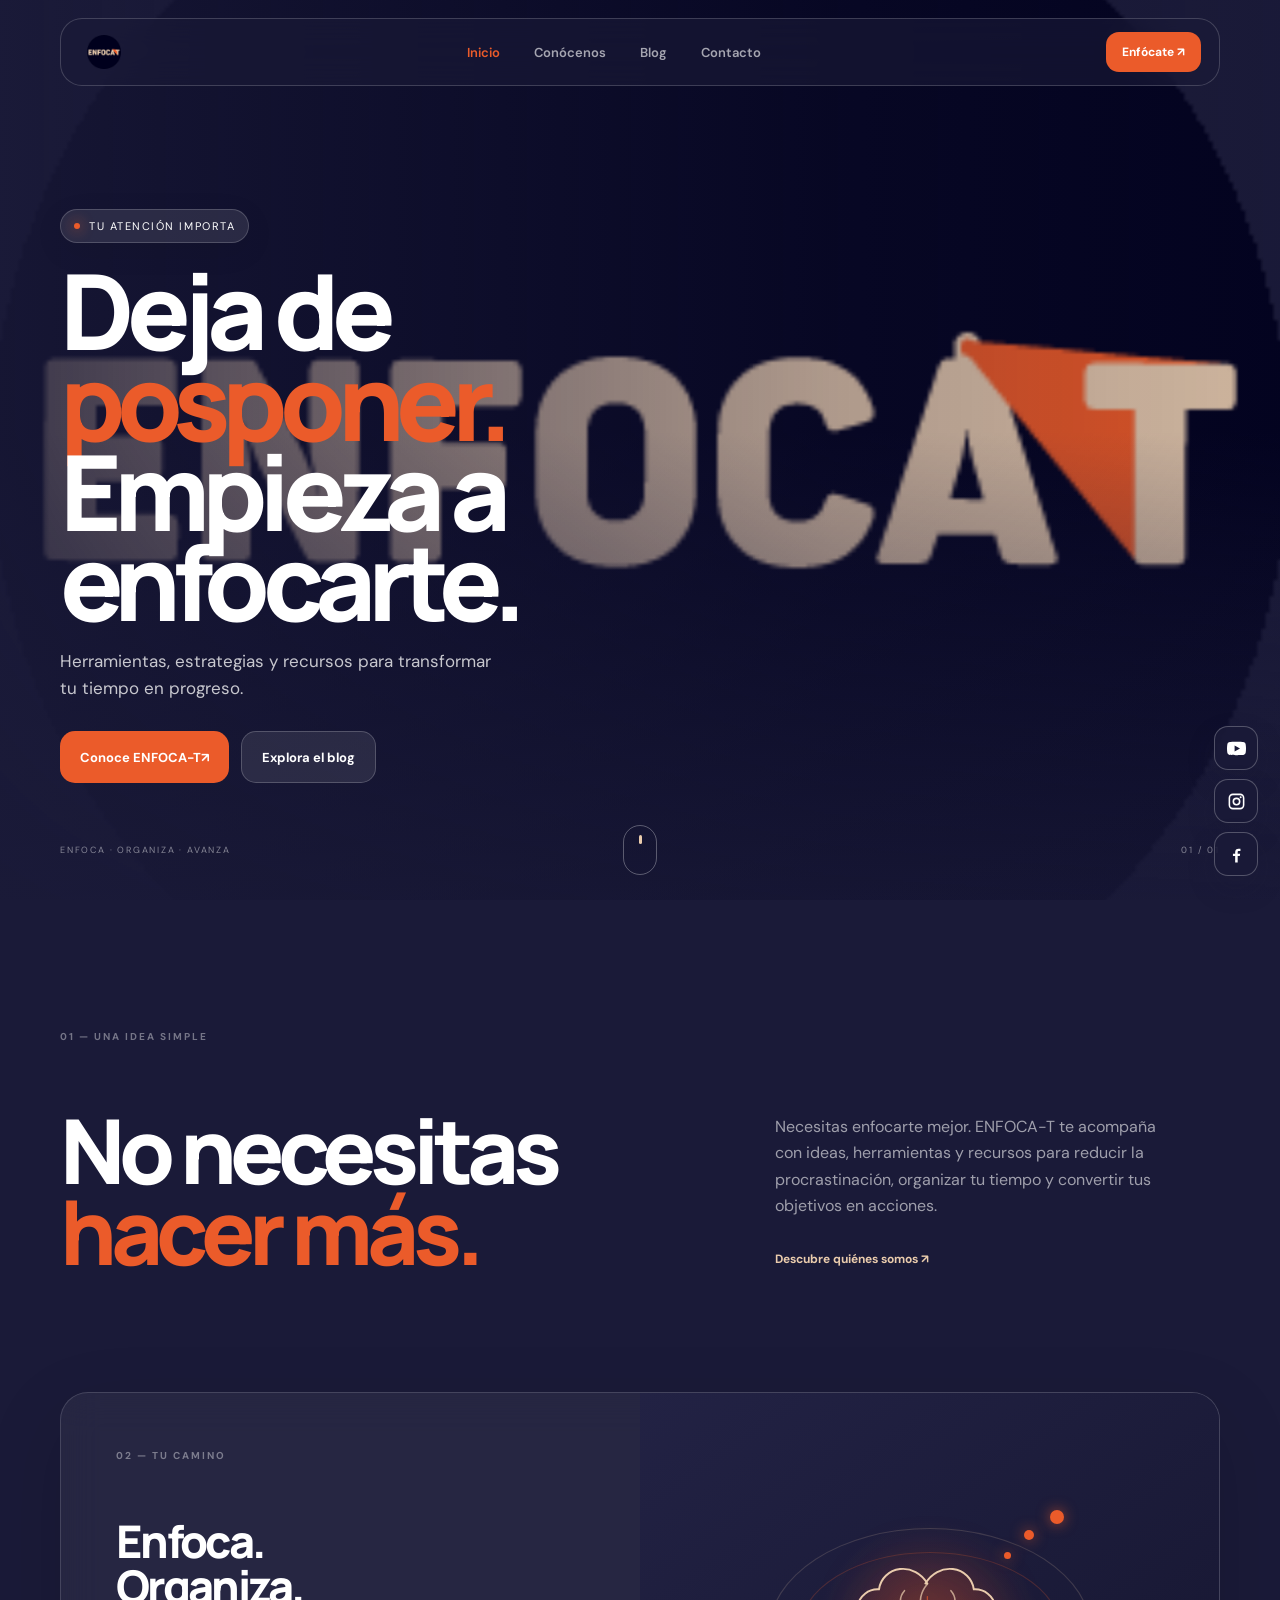
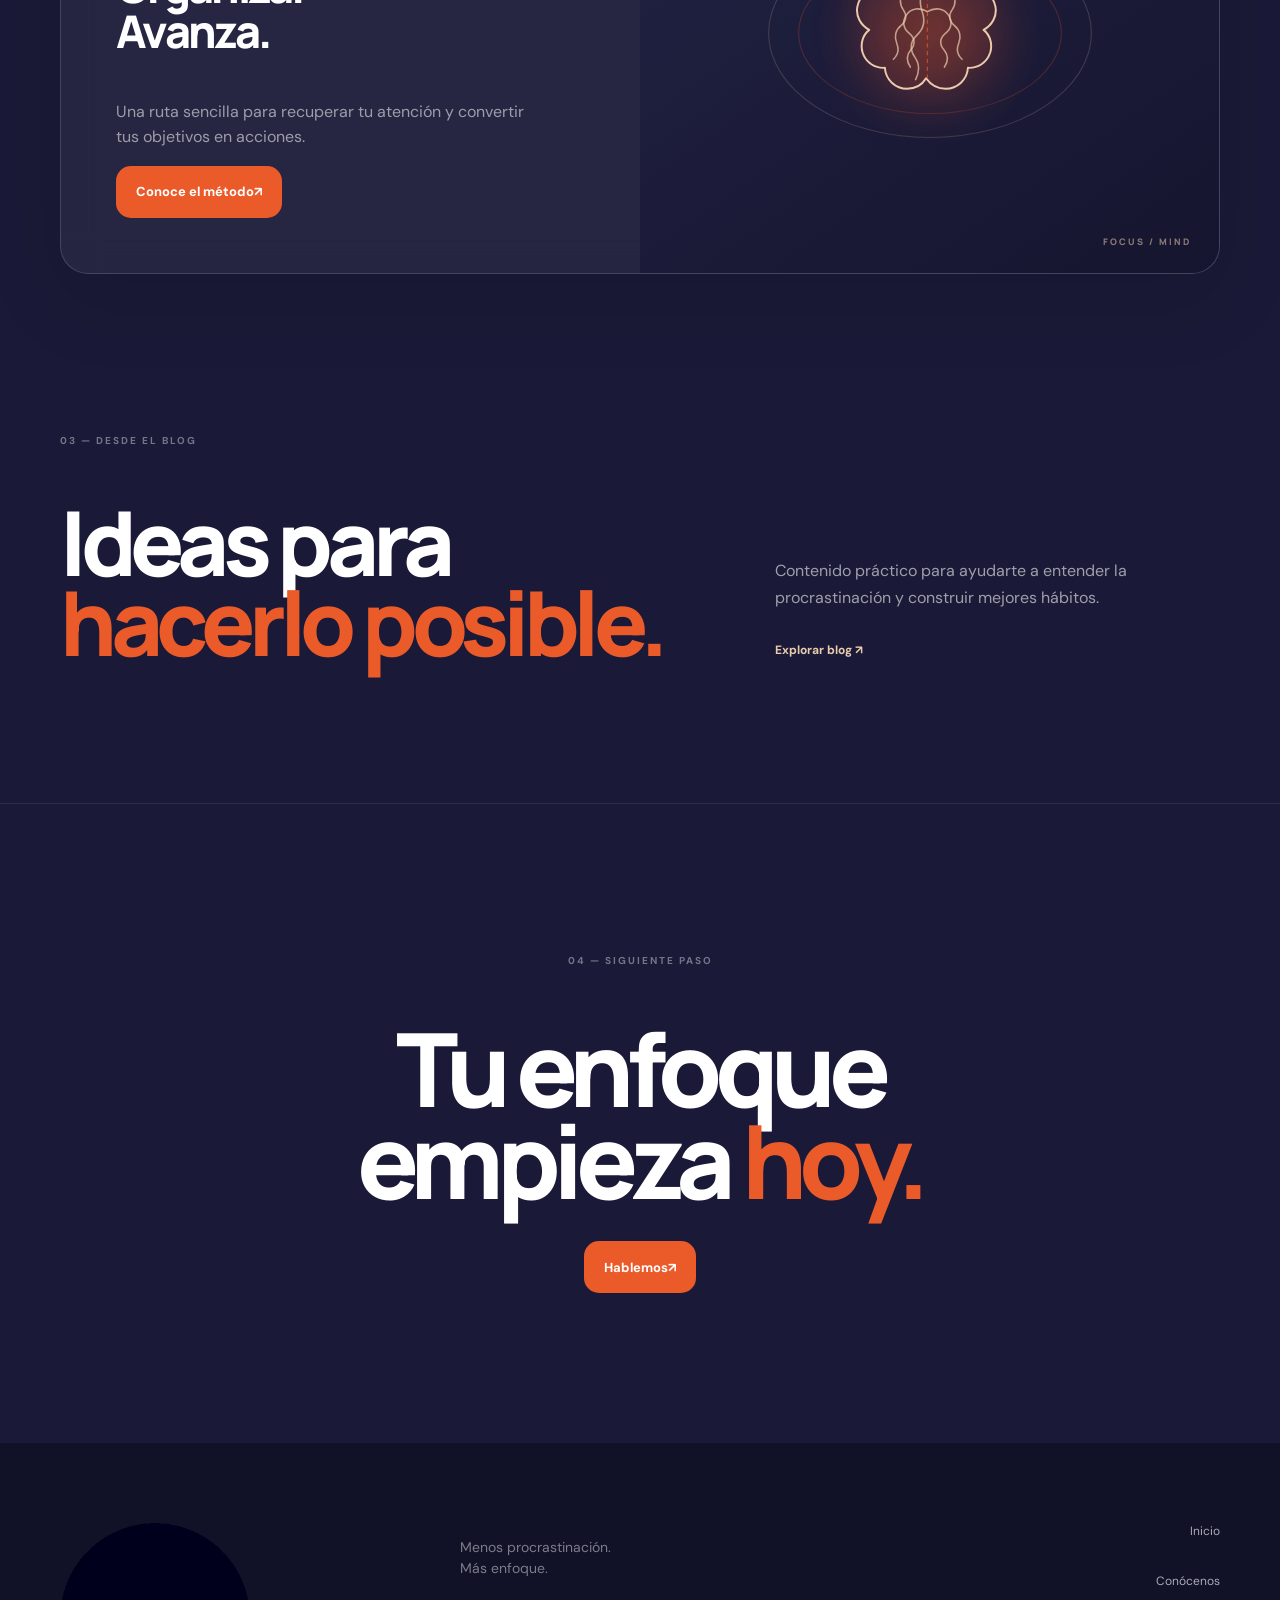
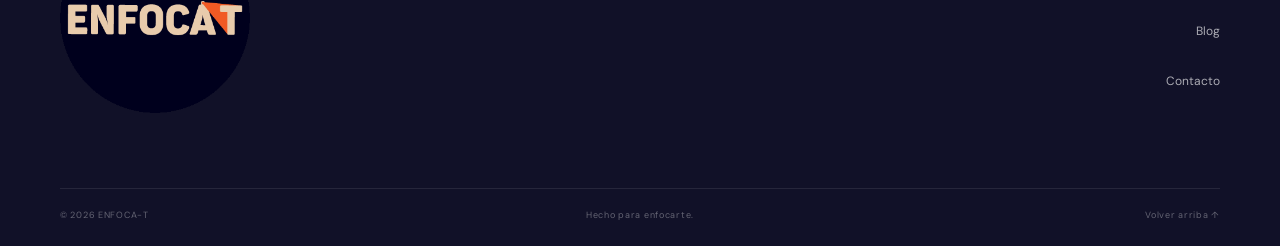
==== commit 102e9514: "Corrige cierre del footer tras añadir cerebro" ====
--- a/index.html
+++ b/index.html
@@ -1 +1 @@
-<!doctype html><html lang="es"><head><meta charset="utf-8"><meta name="viewport" content="width=device-width,initial-scale=1"><meta name="description" content="ENFOCA-T — menos procrastinación, más enfoque."><meta name="theme-color" content="#1A1A38"><title>ENFOCA-T — Inicio</title><link rel="preconnect" href="https://fonts.googleapis.com"><link rel="preconnect" href="https://fonts.gstatic.com" crossorigin><link href="https://fonts.googleapis.com/css2?family=DM+Sans:wght@400;500;600;700&family=Manrope:wght@500;600;700;800&display=swap" rel="stylesheet"><link rel="stylesheet" href="styles/global.css"><link rel="stylesheet" href="styles/home.css"></head><body class="home"><header class="site-header" id="site-header"><a class="brand" href="index.html"><img src="assets/LOGO.png" alt="ENFOCA-T"></a><nav class="main-nav" aria-label="Navegación principal"><a class="active" href="index.html">Inicio</a><a href="conocenos/index.html">Conócenos</a><a href="blog/index.html">Blog</a><a href="contacto/index.html">Contacto</a></nav><a class="header-cta" href="contacto/index.html">Enfócate <span>↗</span></a><button class="menu-toggle" aria-label="Abrir menú" aria-expanded="false"><span></span><span></span></button></header><main><section class="hero" aria-labelledby="hero-title"><video class="hero-video" autoplay muted loop playsinline preload="metadata" poster="assets/LOGO.png"><source src="assets/hero-distraccion.mp4" type="video/mp4"></video><div class="hero-overlay"></div><div class="hero-content"><p class="glass-pill"><span class="status-dot"></span> Tu atención importa</p><h1 id="hero-title">Deja de<br><em>posponer.</em><br>Empieza a enfocarte.</h1><p class="hero-copy">Herramientas, estrategias y recursos para transformar tu tiempo en progreso.</p><div class="hero-actions"><a class="button button-primary" href="conocenos/index.html">Conoce ENFOCA-T <span>↗</span></a><a class="button button-glass" href="blog/index.html">Explora el blog</a></div></div><div class="hero-bottom"><span>ENFOCA · ORGANIZA · AVANZA</span><a href="#intro" class="scroll-indicator" aria-label="Descubrir contenido"><span></span></a><span class="hero-number">01 / 01</span></div></section><section class="home-intro" id="intro"><div class="section-shell"><p class="section-kicker light">01 — UNA IDEA SIMPLE</p><div class="intro-grid"><div><h2>No necesitas<br><span>hacer más.</span></h2><p class="intro-mobile-copy">Necesitas enfocarte mejor. ENFOCA-T te acompaña con ideas, herramientas y recursos para reducir la procrastinación, organizar tu tiempo y convertir tus objetivos en acciones.</p></div><div><p class="intro-desktop-copy">Necesitas enfocarte mejor. ENFOCA-T te acompaña con ideas, herramientas y recursos para reducir la procrastinación, organizar tu tiempo y convertir tus objetivos en acciones.</p><a class="intro-link" href="conocenos/index.html">Descubre quiénes somos ↗</a></div></div></div></section><section class="home-highlight"><div class="section-shell"><div class="highlight-card"><div class="highlight-copy"><p class="section-kicker light">02 — TU CAMINO</p><h3>Enfoca.<br>Organiza.<br>Avanza.</h3><p>Una ruta sencilla para recuperar tu atención y convertir tus objetivos en acciones.</p><a class="button button-primary" href="conocenos/index.html#enfoca">Conoce el método <span>↗</span></a></div><div class="highlight-visual" aria-hidden="true"><div class="brain-orbit"><span class="thought-dot dot-a"></span><span class="thought-dot dot-b"></span><span class="thought-dot dot-c"></span><div class="brain-glow"></div><svg class="brain-icon" viewBox="0 0 260 220" xmlns="http://www.w3.org/2000/svg" role="presentation"><path class="brain-outline" d="M126 35c-9-15-25-24-42-22-17 2-30 15-32 31-16-1-30 10-33 26-3 15 5 29 18 36-10 8-14 22-10 35 5 15 19 24 34 23 1 18 16 32 34 32 12 0 23-6 29-16 7 10 18 16 30 16 18 0 33-14 34-32 15 1 29-8 34-23 4-13 0-27-10-35 13-7 21-21 18-36-3-16-17-27-33-26-2-16-15-29-32-31-17-2-33 7-42 22Z"/><path class="brain-fold" d="M126 36c-11 13-13 28-8 42 5 14 3 26-8 36-11 10-11 23-3 34 7 10 7 22 1 34"/><path class="brain-fold" d="M91 46c-8 9-8 21-2 29 6 8 5 18-3 24-9 7-11 18-7 27 4 9 2 18-5 25"/><path class="brain-fold" d="M162 46c8 9 8 21 2 29-6 8-5 18 3 24 9 7 11 18 7 27-4 9-2 18 5 25"/><path class="brain-fold" d="M126 78c12-7 25-5 32 5 7 10 5 21-4 28-9 7-10 17-3 25 7 8 7 18 1 27"/><path class="brain-fold" d="M126 78c-12-7-25-5-32 5-7 10-5 21 4 28 9 7 10 17 3 25-7 8-7 18-1 27"/><line class="brain-center" x1="126" y1="55" x2="126" y2="185"/></svg></div><span class="focus-label">FOCUS / MIND</span></div></div></div></section><section class="home-blog"><div class="section-shell"><p class="section-kicker light">03 — DESDE EL BLOG</p><div class="intro-grid"><h2>Ideas para<br><span>hacerlo posible.</span></h2><div><p>Contenido práctico para ayudarte a entender la procrastinación y construir mejores hábitos.</p><a class="intro-link" href="blog/index.html">Explorar blog ↗</a></div></div></div></section><section class="home-cta"><div class="section-shell"><p class="section-kicker light">04 — SIGUIENTE PASO</p><h2>Tu enfoque<br>empieza <span>hoy.</span></h2><a class="button button-primary" href="contacto/index.html">Hablemos <span>↗</span></a></div></section></main><footer class="footer"><div class="footer-main"><a class="brand" href="index.html"><img src="assets/LOGO.png" alt="ENFOCA-T"></a><p>Menos procrastinación.<br>Más enfoque.</p><div class="footer-links"><a href="index.html">Inicio</a><a href="conocenos/index.html">Conócenos</a><a href="blog/index.html">Blog</a><a href="contacto/index.html">Contacto</a></div></div><div class="footer-bottom"><span>© 2026 ENFOCA-T</span><span>Hecho para enfocarte.</span><a href="#hero-title">Volver arriba ↑</a></div></div><script src="script.js"></script></body></html>+<!doctype html><html lang="es"><head><meta charset="utf-8"><meta name="viewport" content="width=device-width,initial-scale=1"><meta name="description" content="ENFOCA-T — menos procrastinación, más enfoque."><meta name="theme-color" content="#1A1A38"><title>ENFOCA-T — Inicio</title><link rel="preconnect" href="https://fonts.googleapis.com"><link rel="preconnect" href="https://fonts.gstatic.com" crossorigin><link href="https://fonts.googleapis.com/css2?family=DM+Sans:wght@400;500;600;700&family=Manrope:wght@500;600;700;800&display=swap" rel="stylesheet"><link rel="stylesheet" href="styles/global.css"><link rel="stylesheet" href="styles/home.css"></head><body class="home"><header class="site-header" id="site-header"><a class="brand" href="index.html"><img src="assets/LOGO.png" alt="ENFOCA-T"></a><nav class="main-nav" aria-label="Navegación principal"><a class="active" href="index.html">Inicio</a><a href="conocenos/index.html">Conócenos</a><a href="blog/index.html">Blog</a><a href="contacto/index.html">Contacto</a></nav><a class="header-cta" href="contacto/index.html">Enfócate <span>↗</span></a><button class="menu-toggle" aria-label="Abrir menú" aria-expanded="false"><span></span><span></span></button></header><main><section class="hero" aria-labelledby="hero-title"><video class="hero-video" autoplay muted loop playsinline preload="metadata" poster="assets/LOGO.png"><source src="assets/hero-distraccion.mp4" type="video/mp4"></video><div class="hero-overlay"></div><div class="hero-content"><p class="glass-pill"><span class="status-dot"></span> Tu atención importa</p><h1 id="hero-title">Deja de<br><em>posponer.</em><br>Empieza a enfocarte.</h1><p class="hero-copy">Herramientas, estrategias y recursos para transformar tu tiempo en progreso.</p><div class="hero-actions"><a class="button button-primary" href="conocenos/index.html">Conoce ENFOCA-T <span>↗</span></a><a class="button button-glass" href="blog/index.html">Explora el blog</a></div></div><div class="hero-bottom"><span>ENFOCA · ORGANIZA · AVANZA</span><a href="#intro" class="scroll-indicator" aria-label="Descubrir contenido"><span></span></a><span class="hero-number">01 / 01</span></div></section><section class="home-intro" id="intro"><div class="section-shell"><p class="section-kicker light">01 — UNA IDEA SIMPLE</p><div class="intro-grid"><div><h2>No necesitas<br><span>hacer más.</span></h2><p class="intro-mobile-copy">Necesitas enfocarte mejor. ENFOCA-T te acompaña con ideas, herramientas y recursos para reducir la procrastinación, organizar tu tiempo y convertir tus objetivos en acciones.</p></div><div><p class="intro-desktop-copy">Necesitas enfocarte mejor. ENFOCA-T te acompaña con ideas, herramientas y recursos para reducir la procrastinación, organizar tu tiempo y convertir tus objetivos en acciones.</p><a class="intro-link" href="conocenos/index.html">Descubre quiénes somos ↗</a></div></div></div></section><section class="home-highlight"><div class="section-shell"><div class="highlight-card"><div class="highlight-copy"><p class="section-kicker light">02 — TU CAMINO</p><h3>Enfoca.<br>Organiza.<br>Avanza.</h3><p>Una ruta sencilla para recuperar tu atención y convertir tus objetivos en acciones.</p><a class="button button-primary" href="conocenos/index.html#enfoca">Conoce el método <span>↗</span></a></div><div class="highlight-visual" aria-hidden="true"><div class="brain-orbit"><span class="thought-dot dot-a"></span><span class="thought-dot dot-b"></span><span class="thought-dot dot-c"></span><div class="brain-glow"></div><svg class="brain-icon" viewBox="0 0 260 220" xmlns="http://www.w3.org/2000/svg" role="presentation"><path class="brain-outline" d="M126 35c-9-15-25-24-42-22-17 2-30 15-32 31-16-1-30 10-33 26-3 15 5 29 18 36-10 8-14 22-10 35 5 15 19 24 34 23 1 18 16 32 34 32 12 0 23-6 29-16 7 10 18 16 30 16 18 0 33-14 34-32 15 1 29-8 34-23 4-13 0-27-10-35 13-7 21-21 18-36-3-16-17-27-33-26-2-16-15-29-32-31-17-2-33 7-42 22Z"/><path class="brain-fold" d="M126 36c-11 13-13 28-8 42 5 14 3 26-8 36-11 10-11 23-3 34 7 10 7 22 1 34"/><path class="brain-fold" d="M91 46c-8 9-8 21-2 29 6 8 5 18-3 24-9 7-11 18-7 27 4 9 2 18-5 25"/><path class="brain-fold" d="M162 46c8 9 8 21 2 29-6 8-5 18 3 24 9 7 11 18 7 27-4 9-2 18 5 25"/><path class="brain-fold" d="M126 78c12-7 25-5 32 5 7 10 5 21-4 28-9 7-10 17-3 25 7 8 7 18 1 27"/><path class="brain-fold" d="M126 78c-12-7-25-5-32 5-7 10-5 21 4 28 9 7 10 17 3 25-7 8-7 18-1 27"/><line class="brain-center" x1="126" y1="55" x2="126" y2="185"/></svg></div><span class="focus-label">FOCUS / MIND</span></div></div></div></section><section class="home-blog"><div class="section-shell"><p class="section-kicker light">03 — DESDE EL BLOG</p><div class="intro-grid"><h2>Ideas para<br><span>hacerlo posible.</span></h2><div><p>Contenido práctico para ayudarte a entender la procrastinación y construir mejores hábitos.</p><a class="intro-link" href="blog/index.html">Explorar blog ↗</a></div></div></div></section><section class="home-cta"><div class="section-shell"><p class="section-kicker light">04 — SIGUIENTE PASO</p><h2>Tu enfoque<br>empieza <span>hoy.</span></h2><a class="button button-primary" href="contacto/index.html">Hablemos <span>↗</span></a></div></section></main><footer class="footer"><div class="footer-main"><a class="brand" href="index.html"><img src="assets/LOGO.png" alt="ENFOCA-T"></a><p>Menos procrastinación.<br>Más enfoque.</p><div class="footer-links"><a href="index.html">Inicio</a><a href="conocenos/index.html">Conócenos</a><a href="blog/index.html">Blog</a><a href="contacto/index.html">Contacto</a></div></div><div class="footer-bottom"><span>© 2026 ENFOCA-T</span><span>Hecho para enfocarte.</span><a href="#hero-title">Volver arriba ↑</a></div></footer><script src="script.js"></script></body></html>
--- a/styles/home.css
+++ b/styles/home.css
@@ -1 +1 @@
-.home{background:var(--blue);color:#fff}.hero{position:relative;height:100svh;min-height:680px;overflow:hidden;display:flex;align-items:flex-end}.hero-video{position:absolute;inset:0;width:100%;height:100%;object-fit:cover;transform:scale(1.015);animation:heroVideoIn 1.4s ease both}.hero-overlay{position:absolute;inset:0;background:linear-gradient(90deg,rgba(26,26,56,.84),rgba(26,26,56,.28) 65%,rgba(26,26,56,.12)),linear-gradient(0deg,rgba(26,26,56,.76),transparent 52%)}.hero-content{position:relative;z-index:2;width:min(1160px,calc(100% - 48px));margin:0 auto 13vh;animation:heroContentIn .9s .15s var(--ease) both}.glass-pill{display:inline-flex;align-items:center;gap:9px;padding:9px 13px;margin-bottom:22px;font-size:11px;text-transform:uppercase;letter-spacing:.14em;background:rgba(255,255,255,.1);border:1px solid rgba(255,255,255,.18);border-radius:999px;backdrop-filter:blur(14px);box-shadow:0 8px 30px rgba(0,0,0,.08)}.status-dot{width:6px;height:6px;border-radius:50%;background:var(--orange);box-shadow:0 0 13px var(--orange)}.hero h1{max-width:900px;margin:0 0 22px;font:800 clamp(54px,8.2vw,118px)/.86 Manrope,sans-serif;letter-spacing:-.075em}.hero h1 em{font-style:normal;color:var(--orange)}.hero-copy{max-width:450px;font-size:17px;line-height:1.55;color:rgba(255,255,255,.76);margin-bottom:30px}.hero-actions{display:flex;gap:12px;flex-wrap:wrap}.hero-actions .button{transition:transform .3s var(--ease),box-shadow .3s var(--ease)}.hero-actions .button:hover{transform:translateY(-3px)}.hero-bottom{position:absolute;z-index:3;bottom:25px;left:50%;transform:translateX(-50%);width:min(1160px,calc(100% - 48px));display:grid;grid-template-columns:1fr auto 1fr;align-items:center;font-size:9px;letter-spacing:.2em;color:rgba(255,255,255,.48)}.hero-number{text-align:right}.scroll-indicator{width:34px;height:50px;border:1px solid rgba(255,255,255,.3);border-radius:30px;display:flex;justify-content:center;padding-top:9px;transition:border-color .3s,background .3s}.scroll-indicator:hover{border-color:rgba(234,204,173,.7);background:rgba(255,255,255,.06)}.scroll-indicator span{width:3px;height:9px;border-radius:4px;background:var(--beige);animation:scroll 1.8s infinite}@keyframes scroll{0%{transform:translateY(0);opacity:0}30%{opacity:1}80%{transform:translateY(19px);opacity:0}100%{opacity:0}}@keyframes heroContentIn{from{opacity:0;transform:translateY(28px)}to{opacity:1;transform:translateY(0)}}@keyframes heroVideoIn{from{opacity:.7;transform:scale(1.04)}to{opacity:1;transform:scale(1.015)}}.home-intro{padding:130px 0 120px}.intro-grid{display:grid;grid-template-columns:1fr .7fr;gap:80px;align-items:end}.home h2{font:800 clamp(50px,7vw,94px)/.9 Manrope,sans-serif;letter-spacing:-.07em;margin:0}.home h2 span{color:var(--orange)}.intro-grid p{max-width:410px;color:rgba(255,255,255,.58);line-height:1.65}.intro-mobile-copy{display:none}.intro-link{display:inline-block;margin-top:15px;color:var(--beige);font-size:12px;font-weight:700;position:relative}.intro-link:after{content:'';display:block;width:0;height:1px;background:var(--orange);transition:width .35s var(--ease);margin-top:4px}.intro-link:hover:after{width:100%}.home-highlight{padding:0 0 140px}.highlight-card{min-height:360px;border:1px solid rgba(255,255,255,.14);border-radius:var(--radius);background:rgba(255,255,255,.055);backdrop-filter:blur(18px);display:grid;grid-template-columns:1fr 1fr;overflow:hidden;box-shadow:0 25px 80px rgba(0,0,0,.12)}.highlight-copy{padding:55px}.highlight-copy .section-kicker{color:rgba(255,255,255,.4)}.highlight-copy h3{font:800 45px/1 Manrope;letter-spacing:-.06em;max-width:500px}.highlight-copy p{max-width:430px;color:rgba(255,255,255,.55);line-height:1.6}.highlight-visual{position:relative;min-height:360px;background:radial-gradient(circle at 50% 50%,rgba(235,91,42,.22),transparent 25%),linear-gradient(145deg,#222244,#15152f);display:grid;place-items:center;overflow:hidden}.focus-ring{position:absolute;border:1px solid rgba(234,204,173,.25);border-radius:50%;aspect-ratio:1;animation:pulse 5s infinite}.ring-one{width:60%}.ring-two{width:36%;animation-delay:-2s;border-color:rgba(235,91,42,.4)}.focus-core{width:12px;height:12px;border-radius:50%;background:var(--orange);box-shadow:0 0 30px rgba(235,91,42,.65);animation:corePulse 3s infinite}.focus-label{position:absolute;bottom:25px;right:28px;font:800 9px Manrope;letter-spacing:.22em;color:rgba(234,204,173,.55)}@keyframes pulse{50%{transform:scale(1.08);opacity:.5}}@keyframes corePulse{50%{transform:scale(1.35);box-shadow:0 0 45px rgba(235,91,42,.75)}}.home-blog{padding:20px 0 140px}.home-cta{padding:150px 0;text-align:center;border-top:1px solid rgba(255,255,255,.08)}.home-cta .section-shell{display:flex;flex-direction:column;align-items:center}.home-cta h2{font-size:clamp(58px,8vw,108px);margin-bottom:35px}.home-cta .button{margin:0}.footer .brand img{width:190px;height:auto}.footer .brand{max-width:200px}@media(max-width:850px){.hero-content{margin-bottom:17vh}.intro-grid,.highlight-card{grid-template-columns:1fr;gap:35px}.highlight-visual{height:300px}.highlight-copy{padding:35px}.hero-bottom{bottom:20px}}@media(max-width:560px){.hero{min-height:650px}.hero-content,.hero-bottom{width:calc(100% - 34px)}.hero h1{font-size:clamp(49px,15vw,72px)}.hero-copy{font-size:14px}.hero-actions{display:grid;grid-template-columns:1fr}.hero-actions .button{width:100%}.hero-bottom>span:first-child,.hero-number{display:none}.hero-bottom{grid-template-columns:1fr;justify-items:center}.home-intro,.home-highlight,.home-blog{padding:95px 0}.intro-mobile-copy{display:block}.intro-desktop-copy{display:none}.highlight-copy h3{font-size:35px}.home-cta{padding:105px 0}.home-cta h2{font-size:clamp(50px,14vw,76px)}}@media(prefers-reduced-motion:reduce){.hero-video,.hero-content,.scroll-indicator span,.focus-ring,.focus-core{animation:none}.hero-video{transform:none}.hero-content{opacity:1}.hero-actions .button,.scroll-indicator{transition:none}}+.home{background:var(--blue);color:#fff}.hero{position:relative;height:100svh;min-height:680px;overflow:hidden;display:flex;align-items:flex-end}.hero-video{position:absolute;inset:0;width:100%;height:100%;object-fit:cover;transform:scale(1.015);animation:heroVideoIn 1.4s ease both}.hero-overlay{position:absolute;inset:0;background:linear-gradient(90deg,rgba(26,26,56,.84),rgba(26,26,56,.28) 65%,rgba(26,26,56,.12)),linear-gradient(0deg,rgba(26,26,56,.76),transparent 52%)}.hero-content{position:relative;z-index:2;width:min(1160px,calc(100% - 48px));margin:0 auto 13vh;animation:heroContentIn .9s .15s var(--ease) both}.glass-pill{display:inline-flex;align-items:center;gap:9px;padding:9px 13px;margin-bottom:22px;font-size:11px;text-transform:uppercase;letter-spacing:.14em;background:rgba(255,255,255,.1);border:1px solid rgba(255,255,255,.18);border-radius:999px;backdrop-filter:blur(14px);box-shadow:0 8px 30px rgba(0,0,0,.08)}.status-dot{width:6px;height:6px;border-radius:50%;background:var(--orange);box-shadow:0 0 13px var(--orange)}.hero h1{max-width:900px;margin:0 0 22px;font:800 clamp(54px,8.2vw,118px)/.86 Manrope,sans-serif;letter-spacing:-.075em}.hero h1 em{font-style:normal;color:var(--orange)}.hero-copy{max-width:450px;font-size:17px;line-height:1.55;color:rgba(255,255,255,.76);margin-bottom:30px}.hero-actions{display:flex;gap:12px;flex-wrap:wrap}.hero-actions .button{transition:transform .3s var(--ease),box-shadow .3s var(--ease)}.hero-actions .button:hover{transform:translateY(-3px)}.hero-bottom{position:absolute;z-index:3;bottom:25px;left:50%;transform:translateX(-50%);width:min(1160px,calc(100% - 48px));display:grid;grid-template-columns:1fr auto 1fr;align-items:center;font-size:9px;letter-spacing:.2em;color:rgba(255,255,255,.48)}.hero-number{text-align:right}.scroll-indicator{width:34px;height:50px;border:1px solid rgba(255,255,255,.3);border-radius:30px;display:flex;justify-content:center;padding-top:9px;transition:border-color .3s,background .3s}.scroll-indicator:hover{border-color:rgba(234,204,173,.7);background:rgba(255,255,255,.06)}.scroll-indicator span{width:3px;height:9px;border-radius:4px;background:var(--beige);animation:scroll 1.8s infinite}@keyframes scroll{0%{transform:translateY(0);opacity:0}30%{opacity:1}80%{transform:translateY(19px);opacity:0}100%{opacity:0}}@keyframes heroContentIn{from{opacity:0;transform:translateY(28px)}to{opacity:1;transform:translateY(0)}}@keyframes heroVideoIn{from{opacity:.7;transform:scale(1.04)}to{opacity:1;transform:scale(1.015)}}.home-intro{padding:130px 0 120px}.intro-grid{display:grid;grid-template-columns:1fr .7fr;gap:80px;align-items:end}.home h2{font:800 clamp(50px,7vw,94px)/.9 Manrope,sans-serif;letter-spacing:-.07em;margin:0}.home h2 span{color:var(--orange)}.intro-grid p{max-width:410px;color:rgba(255,255,255,.58);line-height:1.65}.intro-mobile-copy{display:none}.intro-link{display:inline-block;margin-top:15px;color:var(--beige);font-size:12px;font-weight:700;position:relative}.intro-link:after{content:'';display:block;width:0;height:1px;background:var(--orange);transition:width .35s var(--ease);margin-top:4px}.intro-link:hover:after{width:100%}.home-highlight{padding:0 0 140px}.highlight-card{min-height:360px;border:1px solid rgba(255,255,255,.14);border-radius:var(--radius);background:rgba(255,255,255,.055);backdrop-filter:blur(18px);display:grid;grid-template-columns:1fr 1fr;overflow:hidden;box-shadow:0 25px 80px rgba(0,0,0,.12)}.highlight-copy{padding:55px}.highlight-copy .section-kicker{color:rgba(255,255,255,.4)}.highlight-copy h3{font:800 45px/1 Manrope;letter-spacing:-.06em;max-width:500px}.highlight-copy p{max-width:430px;color:rgba(255,255,255,.55);line-height:1.6}.highlight-visual{position:relative;min-height:360px;background:radial-gradient(circle at 50% 50%,rgba(235,91,42,.18),transparent 30%),linear-gradient(145deg,#222244,#15152f);display:grid;place-items:center;overflow:hidden}.brain-orbit{position:relative;width:270px;height:230px;display:grid;place-items:center;animation:brainFloat 5s ease-in-out infinite}.brain-orbit:before,.brain-orbit:after{content:'';position:absolute;border:1px solid rgba(234,204,173,.17);border-radius:50%;inset:10px 0;transform:scaleX(1.2);animation:orbitPulse 4.5s ease-in-out infinite}.brain-orbit:after{inset:34px 25px;border-color:rgba(235,91,42,.22);animation-delay:-2s}.brain-glow{position:absolute;width:125px;height:125px;border-radius:50%;background:rgba(235,91,42,.18);filter:blur(28px);animation:brainGlow 3s ease-in-out infinite}.brain-icon{position:relative;z-index:2;width:170px;height:145px;overflow:visible;filter:drop-shadow(0 0 16px rgba(235,91,42,.2))}.brain-outline{fill:rgba(235,91,42,.07);stroke:var(--beige);stroke-width:3;stroke-linecap:round;stroke-linejoin:round;animation:brainPulse 3.2s ease-in-out infinite}.brain-fold{fill:none;stroke:rgba(234,204,173,.72);stroke-width:2.4;stroke-linecap:round;stroke-linejoin:round;animation:brainTrace 4s ease-in-out infinite}.brain-center{stroke:rgba(235,91,42,.65);stroke-width:2;stroke-linecap:round;stroke-dasharray:5 7;animation:centerMove 2.5s linear infinite}.thought-dot{position:absolute;z-index:3;border-radius:50%;background:var(--orange);box-shadow:0 0 14px rgba(235,91,42,.7);animation:thoughtFloat 2.8s ease-in-out infinite}.dot-a{width:7px;height:7px;top:34px;right:54px}.dot-b{width:10px;height:10px;top:12px;right:31px;animation-delay:-.55s}.dot-c{width:14px;height:14px;top:-8px;right:1px;animation-delay:-1.1s}.focus-label{position:absolute;bottom:25px;right:28px;font:800 9px Manrope;letter-spacing:.22em;color:rgba(234,204,173,.55)}@keyframes brainFloat{0%,100%{transform:translateY(0)}50%{transform:translateY(-8px)}}@keyframes brainPulse{0%,100%{stroke-width:3;transform:scale(1)}50%{stroke-width:3.8;transform:scale(1.025)}}@keyframes brainTrace{0%,100%{opacity:.65}50%{opacity:1}}@keyframes centerMove{to{stroke-dashoffset:-24}}@keyframes brainGlow{0%,100%{opacity:.55;transform:scale(.9)}50%{opacity:1;transform:scale(1.12)}}@keyframes orbitPulse{50%{transform:scaleX(1.2) scale(1.06);opacity:.45}}@keyframes thoughtFloat{0%,100%{transform:translate(0,0);opacity:.55}50%{transform:translate(4px,-5px);opacity:1}}.home-blog{padding:20px 0 140px}.home-cta{padding:150px 0;text-align:center;border-top:1px solid rgba(255,255,255,.08)}.home-cta .section-shell{display:flex;flex-direction:column;align-items:center}.home-cta h2{font-size:clamp(58px,8vw,108px);margin-bottom:35px}.home-cta .button{margin:0}.footer .brand img{width:190px;height:auto}.footer .brand{max-width:200px}@media(max-width:850px){.hero-content{margin-bottom:17vh}.intro-grid,.highlight-card{grid-template-columns:1fr;gap:35px}.highlight-visual{height:300px}.highlight-copy{padding:35px}.brain-orbit{transform:scale(.9)}.hero-bottom{bottom:20px}}@media(max-width:560px){.hero{min-height:650px}.hero-content,.hero-bottom{width:calc(100% - 34px)}.hero h1{font-size:clamp(49px,15vw,72px)}.hero-copy{font-size:14px}.hero-actions{display:grid;grid-template-columns:1fr}.hero-actions .button{width:100%}.hero-bottom>span:first-child,.hero-number{display:none}.hero-bottom{grid-template-columns:1fr;justify-items:center}.home-intro,.home-highlight,.home-blog{padding:95px 0}.intro-mobile-copy{display:block}.intro-desktop-copy{display:none}.highlight-copy h3{font-size:35px}.brain-orbit{transform:scale(.78)}.home-cta{padding:105px 0}.home-cta h2{font-size:clamp(50px,14vw,76px)}}@media(prefers-reduced-motion:reduce){.hero-video,.hero-content,.scroll-indicator span,.brain-orbit,.brain-outline,.brain-fold,.brain-center,.brain-glow,.brain-orbit:before,.brain-orbit:after,.thought-dot{animation:none}.hero-video{transform:none}.hero-content{opacity:1}.hero-actions .button,.scroll-indicator{transition:none}}
